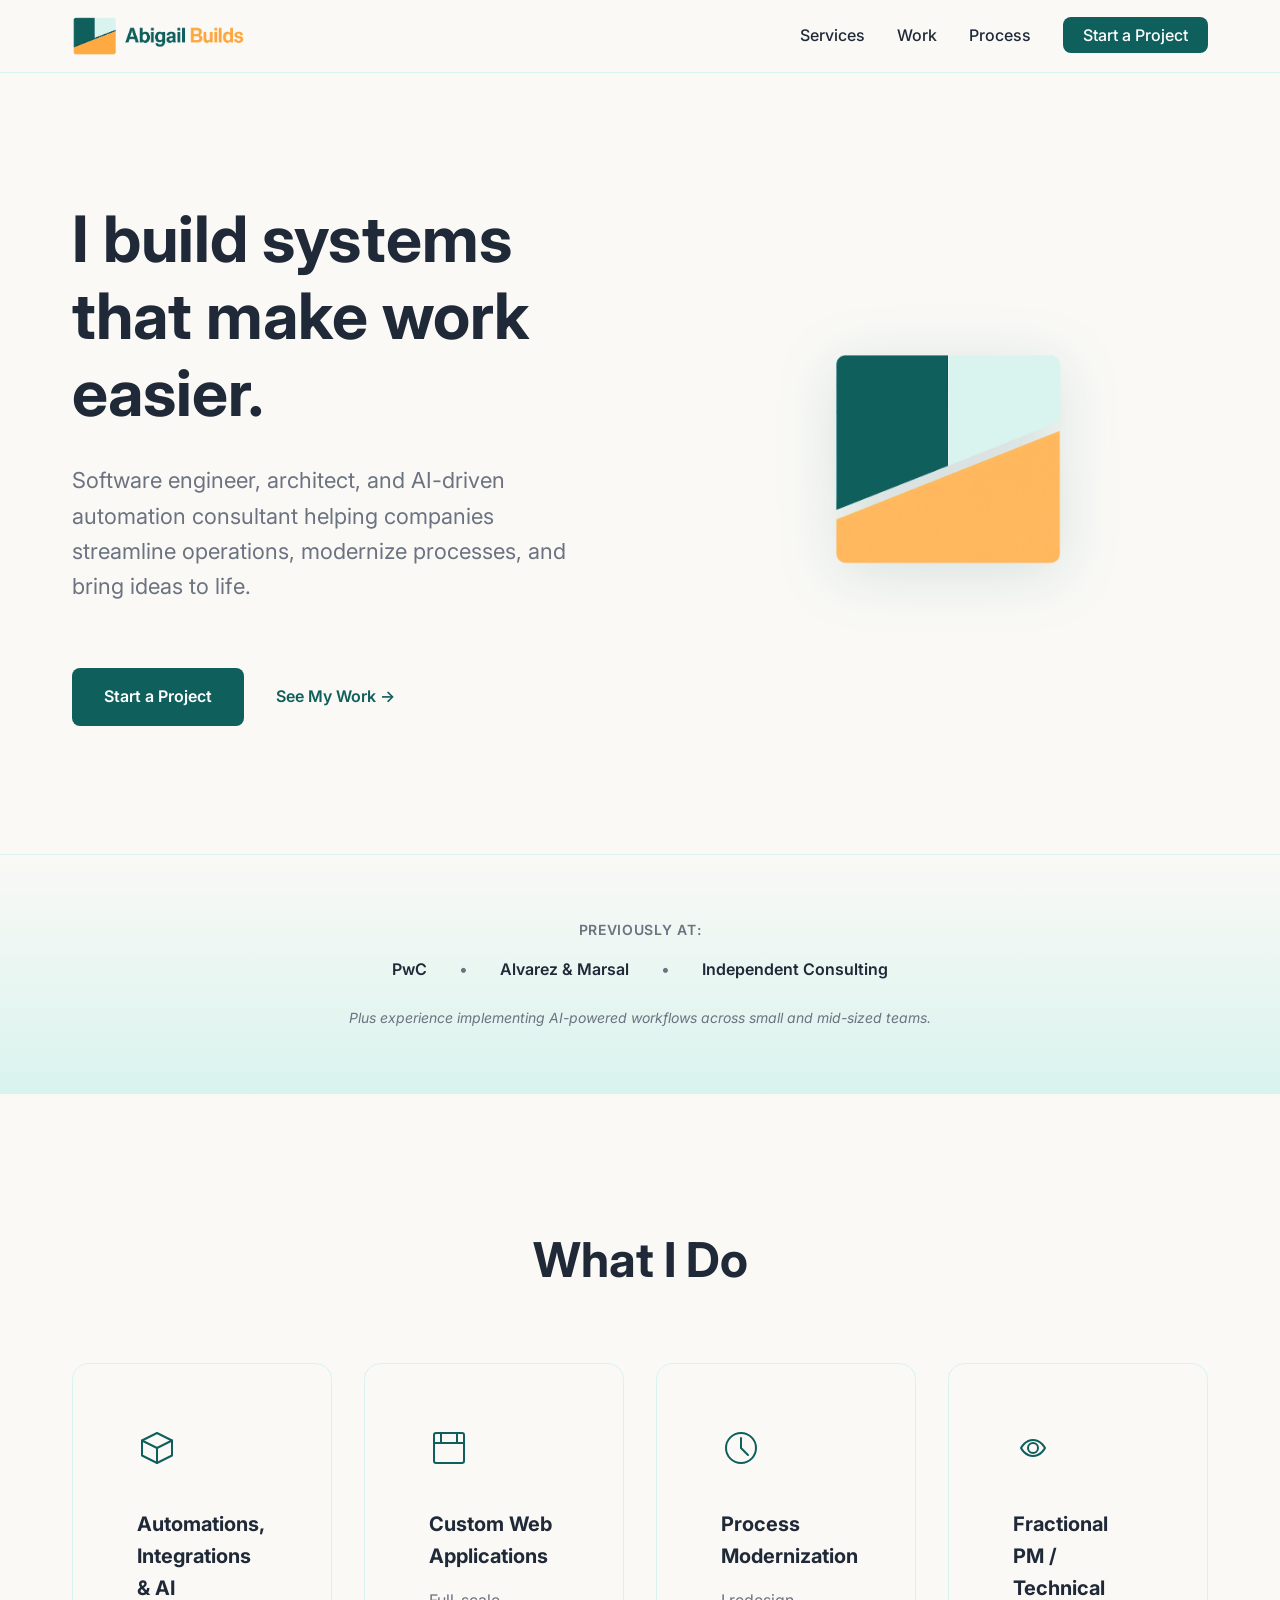
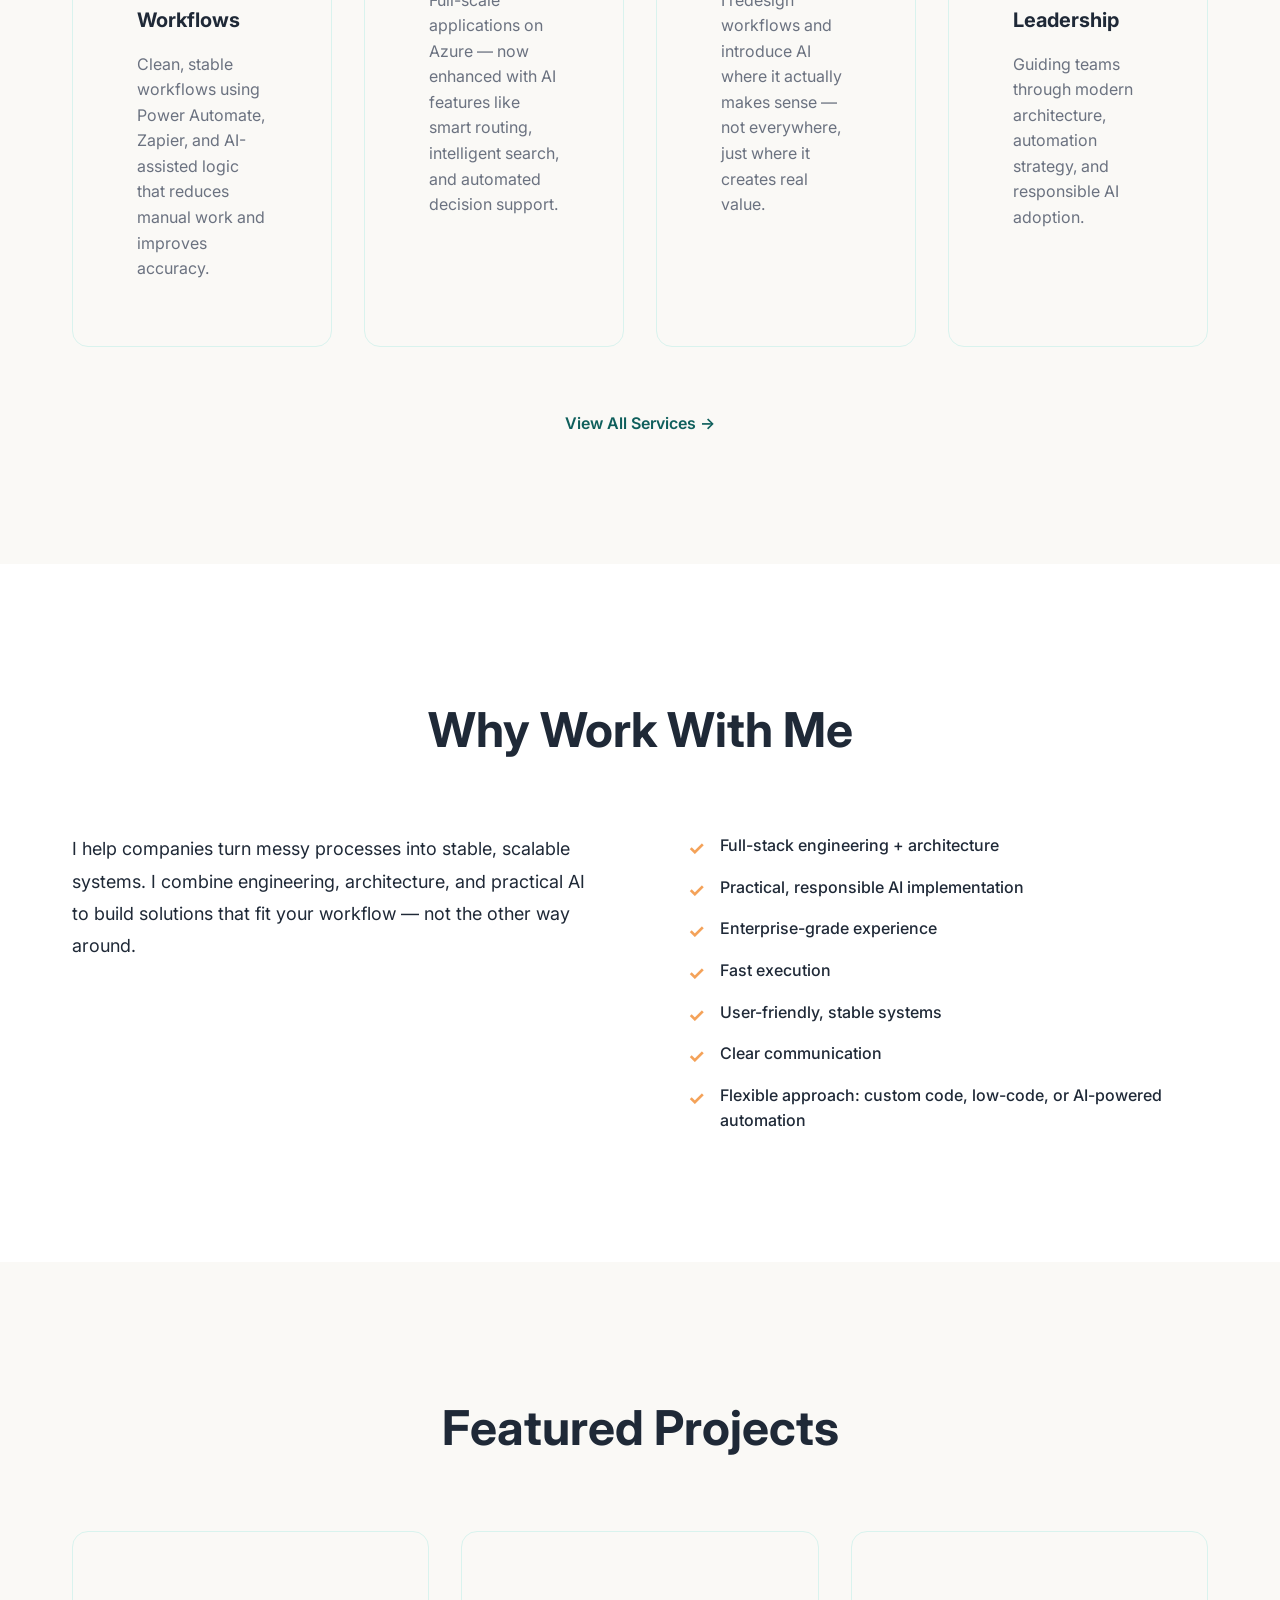
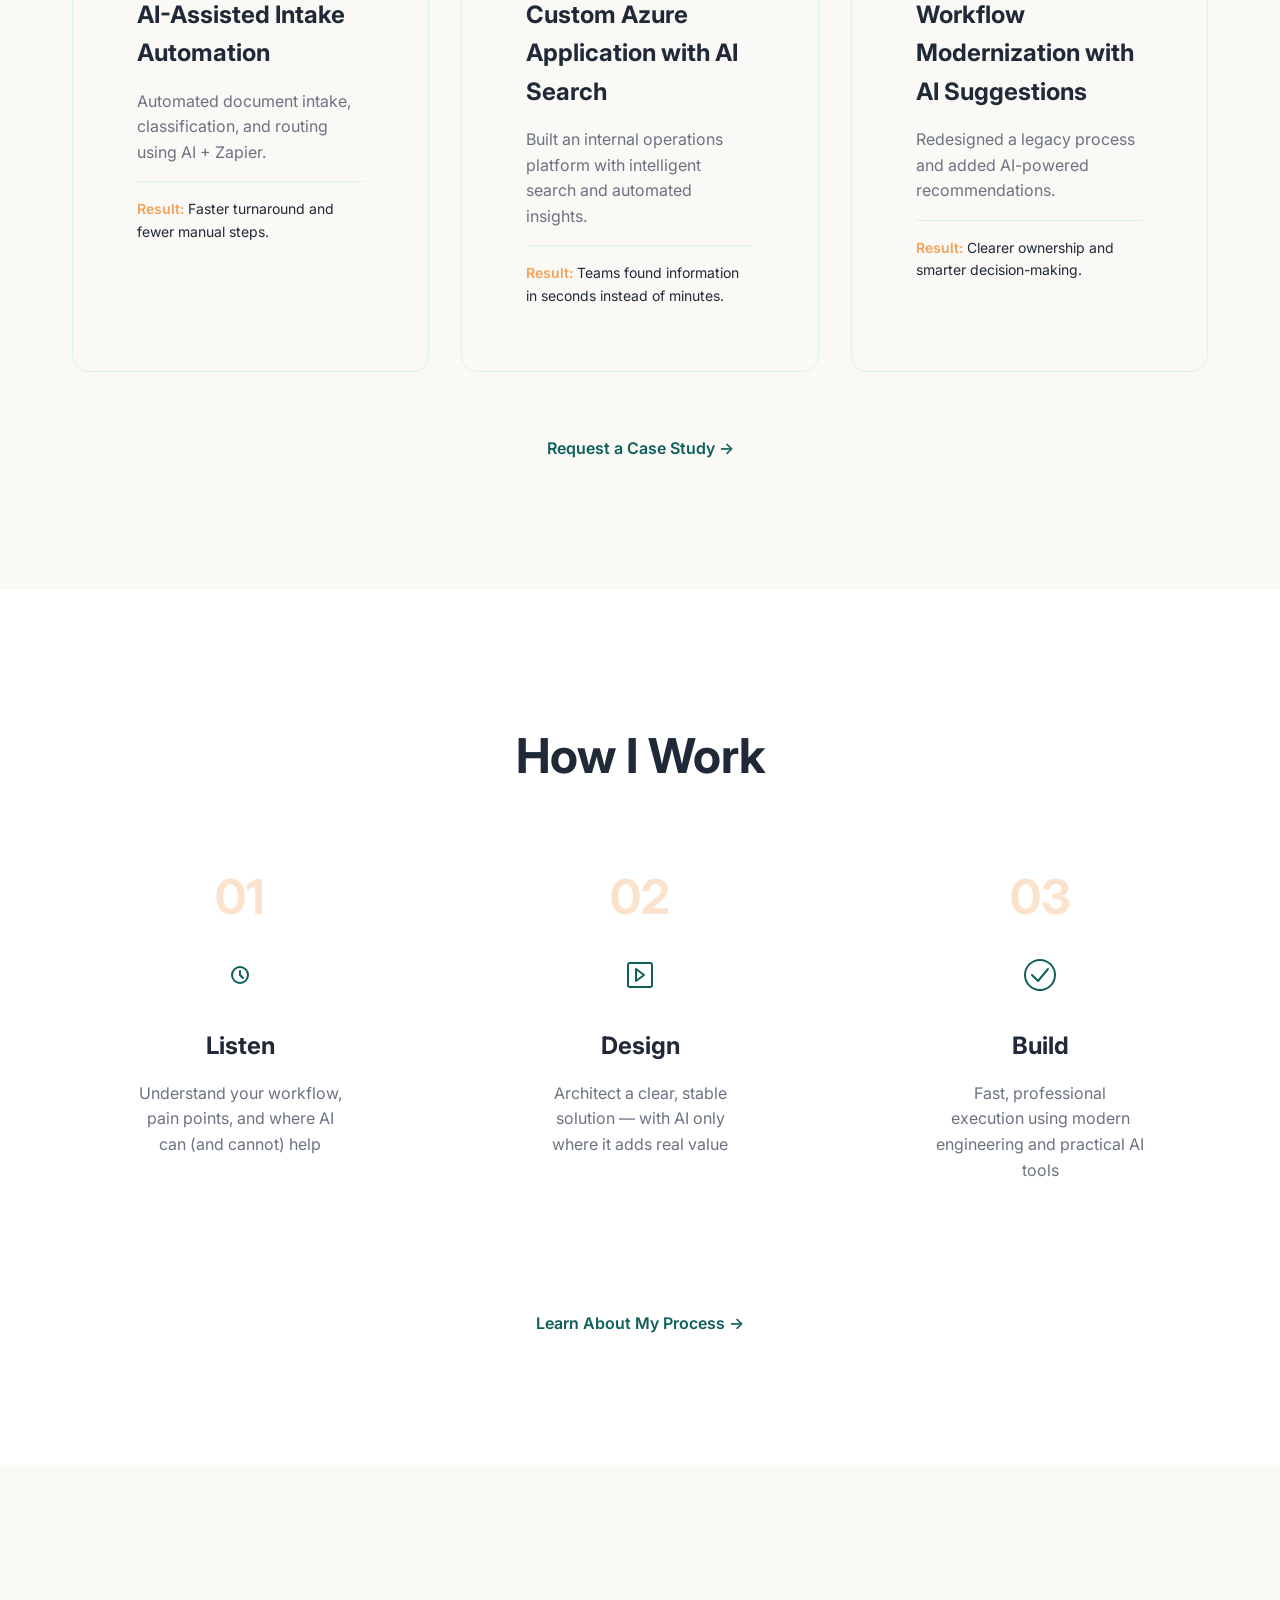
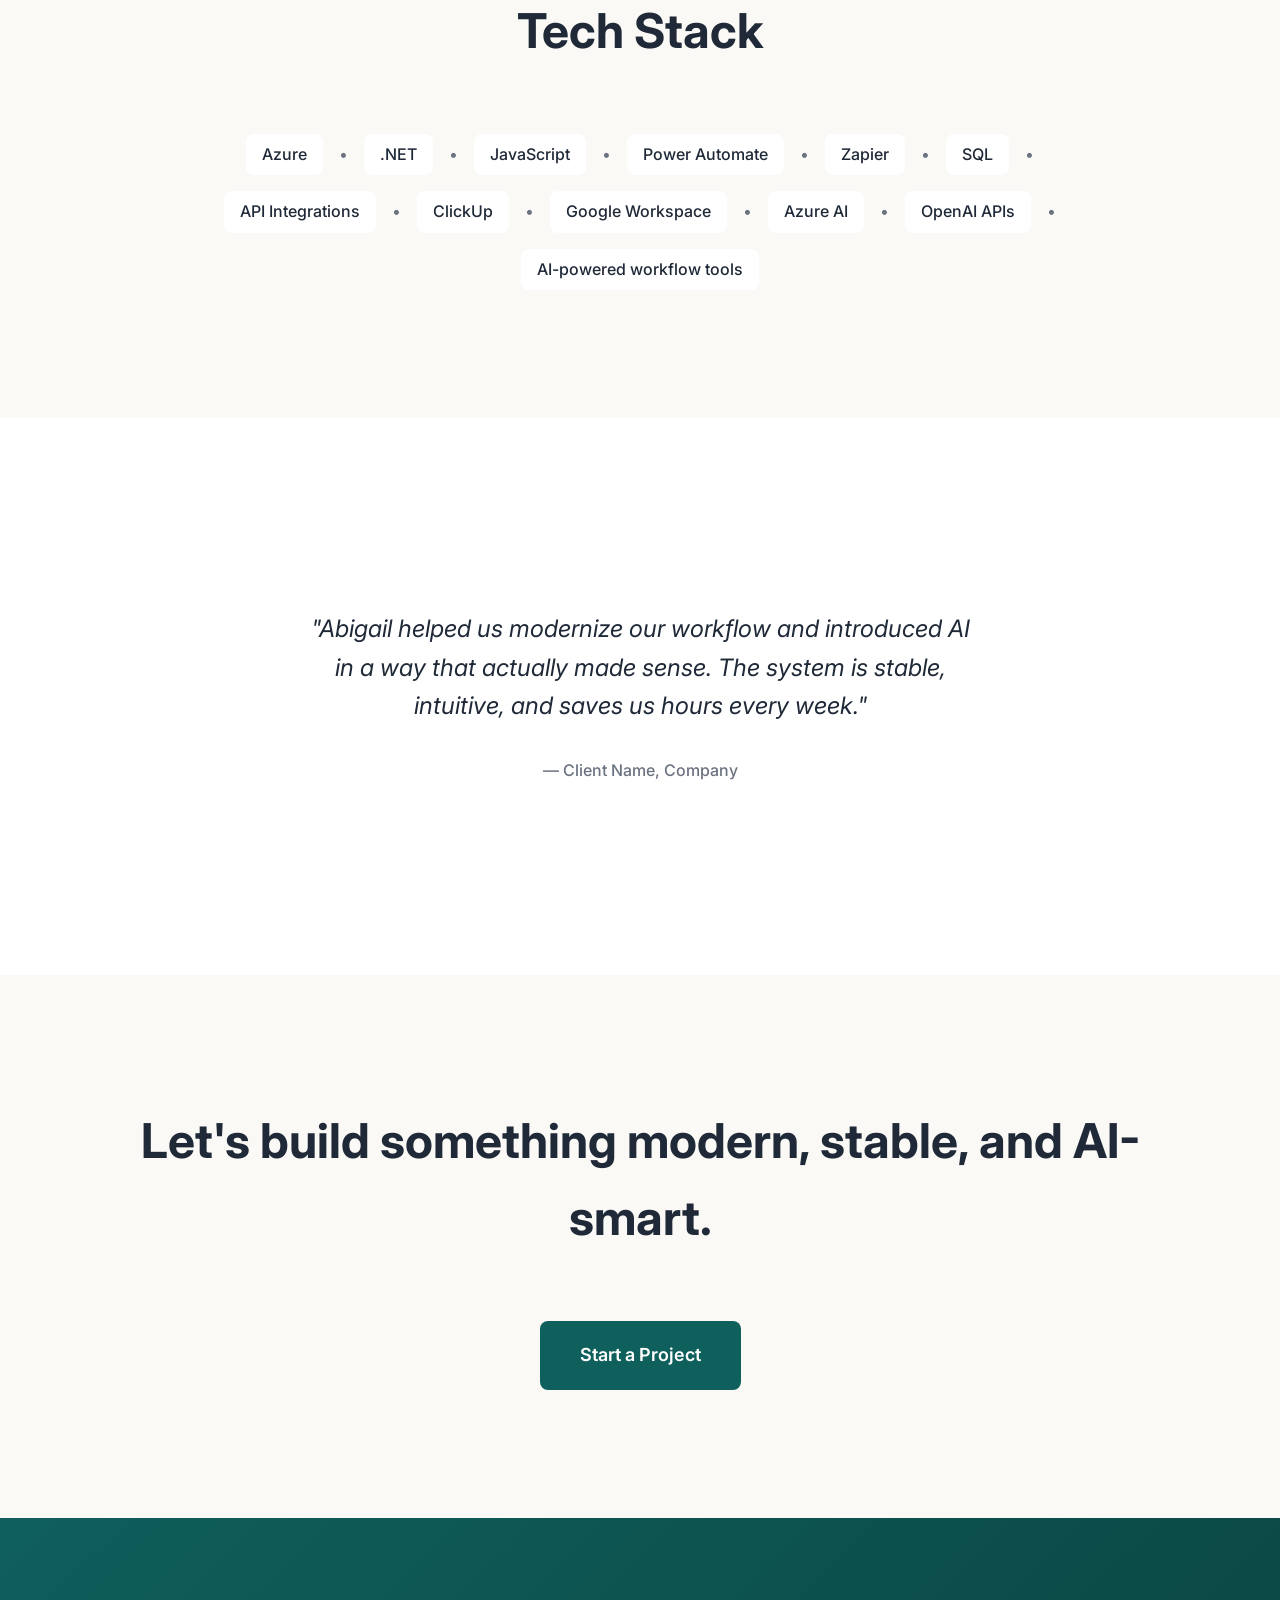
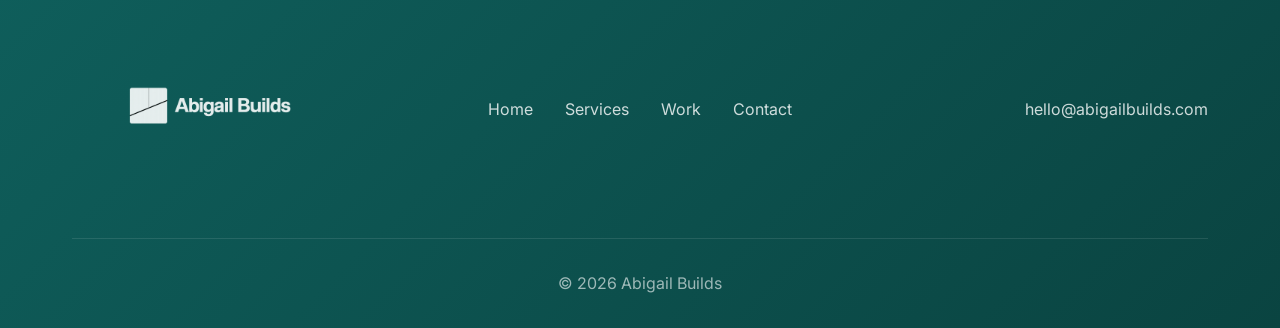
==== index.html @ 5ca321b3 "Move icons and white brand in footer" ====
<!DOCTYPE html>
<html lang="en">
<head>
    <meta charset="UTF-8">
    <meta name="viewport" content="width=device-width, initial-scale=1.0">
    <meta name="description" content="Software engineer, architect, and AI-driven automation consultant helping companies streamline operations, modernize processes, and bring ideas to life.">
    <title>Abigail Builds - Modern Systems Powered by Clean Architecture & Practical AI</title>
    <link rel="stylesheet" href="styles.css">
    <link rel="preconnect" href="https://fonts.googleapis.com">
    <link rel="preconnect" href="https://fonts.gstatic.com" crossorigin>
    <link href="https://fonts.googleapis.com/css2?family=Inter:wght@300;400;500;600;700&display=swap" rel="stylesheet">
</head>
<body>
    <!-- Navigation -->
    <nav class="navbar">
        <div class="container">
            <a href="#" class="logo">
                <img src="images/brand/logo-horizontal.png" alt="Abigail Builds" class="logo-img">
            </a>
            <ul class="nav-links">
                <li><a href="#services">Services</a></li>
                <li><a href="#work">Work</a></li>
                <li><a href="#process">Process</a></li>
                <li><a href="#contact" class="nav-cta">Start a Project</a></li>
            </ul>
            <button class="mobile-menu-toggle" aria-label="Toggle menu">
                <span></span>
                <span></span>
                <span></span>
            </button>
        </div>
    </nav>

    <!-- Hero Section -->
    <section class="hero">
        <div class="container">
            <div class="hero-content">
                <div class="hero-left">
                    <h1 class="hero-headline">I build systems that make work easier.</h1>
                    <p class="hero-subheadline">Software engineer, architect, and AI-driven automation consultant helping companies streamline operations, modernize processes, and bring ideas to life.</p>
                    <div class="hero-ctas">
                        <a href="#contact" class="btn btn-primary">Start a Project</a>
                        <a href="#work" class="btn-text">See My Work →</a>
                    </div>
                </div>
                <div class="hero-right">
                    <img src="images/brand/icon.png" alt="Abigail Builds Icon" class="hero-icon">
                </div>
            </div>
        </div>
    </section>

    <!-- Trust Strip -->
    <section class="trust-strip">
        <div class="container">
            <p class="trust-label">Previously at:</p>
            <div class="trust-logos">
                <span class="trust-item">PwC</span>
                <span class="trust-separator">•</span>
                <span class="trust-item">Alvarez & Marsal</span>
                <span class="trust-separator">•</span>
                <span class="trust-item">Independent Consulting</span>
            </div>
            <p class="trust-subtext">Plus experience implementing AI-powered workflows across small and mid-sized teams.</p>
        </div>
    </section>

    <!-- What I Do -->
    <section id="services" class="services">
        <div class="container">
            <h2 class="section-title">What I Do</h2>
            <div class="services-grid">
                <div class="service-card">
                    <div class="service-icon">
                        <svg width="40" height="40" viewBox="0 0 40 40" fill="none" xmlns="http://www.w3.org/2000/svg">
                            <path d="M20 5L5 12.5V27.5L20 35L35 27.5V12.5L20 5Z" stroke="currentColor" stroke-width="2" stroke-linejoin="round"/>
                            <path d="M20 20L5 12.5M20 20L35 12.5M20 20V35" stroke="currentColor" stroke-width="2" stroke-linecap="round" stroke-linejoin="round"/>
                        </svg>
                    </div>
                    <h3>Automations, Integrations & AI Workflows</h3>
                    <p>Clean, stable workflows using Power Automate, Zapier, and AI-assisted logic that reduces manual work and improves accuracy.</p>
                </div>
                <div class="service-card">
                    <div class="service-icon">
                        <svg width="40" height="40" viewBox="0 0 40 40" fill="none" xmlns="http://www.w3.org/2000/svg">
                            <rect x="5" y="5" width="30" height="30" rx="2" stroke="currentColor" stroke-width="2"/>
                            <path d="M5 15H35M12 5V15M28 5V15" stroke="currentColor" stroke-width="2" stroke-linecap="round"/>
                        </svg>
                    </div>
                    <h3>Custom Web Applications</h3>
                    <p>Full-scale applications on Azure — now enhanced with AI features like smart routing, intelligent search, and automated decision support.</p>
                </div>
                <div class="service-card">
                    <div class="service-icon">
                        <svg width="40" height="40" viewBox="0 0 40 40" fill="none" xmlns="http://www.w3.org/2000/svg">
                            <circle cx="20" cy="20" r="15" stroke="currentColor" stroke-width="2"/>
                            <path d="M20 10V20L27 27" stroke="currentColor" stroke-width="2" stroke-linecap="round"/>
                        </svg>
                    </div>
                    <h3>Process Modernization</h3>
                    <p>I redesign workflows and introduce AI where it actually makes sense — not everywhere, just where it creates real value.</p>
                </div>
                <div class="service-card">
                    <div class="service-icon">
                        <svg width="40" height="40" viewBox="0 0 40 40" fill="none" xmlns="http://www.w3.org/2000/svg">
                            <path d="M20 25C22.7614 25 25 22.7614 25 20C25 17.2386 22.7614 15 20 15C17.2386 15 15 17.2386 15 20C15 22.7614 17.2386 25 20 25Z" stroke="currentColor" stroke-width="2"/>
                            <path d="M8 20C8 20 12 12 20 12C28 12 32 20 32 20C32 20 28 28 20 28C12 28 8 20 8 20Z" stroke="currentColor" stroke-width="2"/>
                        </svg>
                    </div>
                    <h3>Fractional PM / Technical Leadership</h3>
                    <p>Guiding teams through modern architecture, automation strategy, and responsible AI adoption.</p>
                </div>
            </div>
            <div class="section-cta">
                <a href="#contact" class="btn-text">View All Services →</a>
            </div>
        </div>
    </section>

    <!-- Why Work With Me -->
    <section class="why-section">
        <div class="container">
            <h2 class="section-title">Why Work With Me</h2>
            <div class="why-grid">
                <div class="why-left">
                    <p>I help companies turn messy processes into stable, scalable systems. I combine engineering, architecture, and practical AI to build solutions that fit your workflow — not the other way around.</p>
                </div>
                <div class="why-right">
                    <ul class="benefits-list">
                        <li>Full-stack engineering + architecture</li>
                        <li>Practical, responsible AI implementation</li>
                        <li>Enterprise-grade experience</li>
                        <li>Fast execution</li>
                        <li>User-friendly, stable systems</li>
                        <li>Clear communication</li>
                        <li>Flexible approach: custom code, low-code, or AI-powered automation</li>
                    </ul>
                </div>
            </div>
        </div>
    </section>

    <!-- Featured Projects -->
    <section id="work" class="projects">
        <div class="container">
            <h2 class="section-title">Featured Projects</h2>
            <div class="projects-grid">
                <div class="project-card">
                    <div class="project-content">
                        <h3>AI-Assisted Intake Automation</h3>
                        <p class="project-description">Automated document intake, classification, and routing using AI + Zapier.</p>
                        <p class="project-result"><strong>Result:</strong> Faster turnaround and fewer manual steps.</p>
                    </div>
                </div>
                <div class="project-card">
                    <div class="project-content">
                        <h3>Custom Azure Application with AI Search</h3>
                        <p class="project-description">Built an internal operations platform with intelligent search and automated insights.</p>
                        <p class="project-result"><strong>Result:</strong> Teams found information in seconds instead of minutes.</p>
                    </div>
                </div>
                <div class="project-card">
                    <div class="project-content">
                        <h3>Workflow Modernization with AI Suggestions</h3>
                        <p class="project-description">Redesigned a legacy process and added AI-powered recommendations.</p>
                        <p class="project-result"><strong>Result:</strong> Clearer ownership and smarter decision-making.</p>
                    </div>
                </div>
            </div>
            <div class="section-cta">
                <a href="#contact" class="btn-text">Request a Case Study →</a>
            </div>
        </div>
    </section>

    <!-- How I Work -->
    <section id="process" class="process">
        <div class="container">
            <h2 class="section-title">How I Work</h2>
            <div class="process-steps">
                <div class="process-step">
                    <div class="step-number">01</div>
                    <div class="step-icon">
                        <svg width="40" height="40" viewBox="0 0 40 40" fill="none" xmlns="http://www.w3.org/2000/svg">
                            <path d="M20 28C24.4183 28 28 24.4183 28 20C28 15.5817 24.4183 12 20 12C15.5817 12 12 15.5817 12 20C12 24.4183 15.5817 28 20 28Z" stroke="currentColor" stroke-width="2"/>
                            <path d="M20 16V20L23 23" stroke="currentColor" stroke-width="2" stroke-linecap="round"/>
                        </svg>
                    </div>
                    <h3>Listen</h3>
                    <p>Understand your workflow, pain points, and where AI can (and cannot) help</p>
                </div>
                <div class="process-step">
                    <div class="step-number">02</div>
                    <div class="step-icon">
                        <svg width="40" height="40" viewBox="0 0 40 40" fill="none" xmlns="http://www.w3.org/2000/svg">
                            <rect x="8" y="8" width="24" height="24" rx="2" stroke="currentColor" stroke-width="2"/>
                            <path d="M16 14L24 20L16 26V14Z" stroke="currentColor" stroke-width="2" stroke-linejoin="round"/>
                        </svg>
                    </div>
                    <h3>Design</h3>
                    <p>Architect a clear, stable solution — with AI only where it adds real value</p>
                </div>
                <div class="process-step">
                    <div class="step-number">03</div>
                    <div class="step-icon">
                        <svg width="40" height="40" viewBox="0 0 40 40" fill="none" xmlns="http://www.w3.org/2000/svg">
                            <path d="M12 20L18 26L28 14" stroke="currentColor" stroke-width="2" stroke-linecap="round" stroke-linejoin="round"/>
                            <circle cx="20" cy="20" r="15" stroke="currentColor" stroke-width="2"/>
                        </svg>
                    </div>
                    <h3>Build</h3>
                    <p>Fast, professional execution using modern engineering and practical AI tools</p>
                </div>
            </div>
            <div class="section-cta">
                <a href="#contact" class="btn-text">Learn About My Process →</a>
            </div>
        </div>
    </section>

    <!-- Tech Stack -->
    <section class="tech-stack">
        <div class="container">
            <h2 class="section-title">Tech Stack</h2>
            <div class="tech-list">
                <span class="tech-item">Azure</span>
                <span class="tech-separator">•</span>
                <span class="tech-item">.NET</span>
                <span class="tech-separator">•</span>
                <span class="tech-item">JavaScript</span>
                <span class="tech-separator">•</span>
                <span class="tech-item">Power Automate</span>
                <span class="tech-separator">•</span>
                <span class="tech-item">Zapier</span>
                <span class="tech-separator">•</span>
                <span class="tech-item">SQL</span>
                <span class="tech-separator">•</span>
                <span class="tech-item">API Integrations</span>
                <span class="tech-separator">•</span>
                <span class="tech-item">ClickUp</span>
                <span class="tech-separator">•</span>
                <span class="tech-item">Google Workspace</span>
                <span class="tech-separator">•</span>
                <span class="tech-item">Azure AI</span>
                <span class="tech-separator">•</span>
                <span class="tech-item">OpenAI APIs</span>
                <span class="tech-separator">•</span>
                <span class="tech-item">AI-powered workflow tools</span>
            </div>
        </div>
    </section>

    <!-- Testimonials -->
    <section class="testimonials">
        <div class="container">
            <div class="testimonial-card">
                <p class="testimonial-quote">"Abigail helped us modernize our workflow and introduced AI in a way that actually made sense. The system is stable, intuitive, and saves us hours every week."</p>
                <p class="testimonial-author">— Client Name, Company</p>
            </div>
        </div>
    </section>

    <!-- Final CTA -->
    <section id="contact" class="final-cta">
        <div class="container">
            <h2 class="cta-headline">Let's build something modern, stable, and AI-smart.</h2>
            <a href="mailto:hello@abigailbuilds.com" class="btn btn-primary btn-large">Start a Project</a>
        </div>
    </section>

    <!-- Footer -->
    <footer class="footer">
        <div class="container">
            <div class="footer-content">
                <div class="footer-left">
                    <img src="images/brand/logo-horizontal-white.png" alt="Abigail Builds" class="footer-logo-img">
                </div>
                <div class="footer-center">
                    <ul class="footer-links">
                        <li><a href="#">Home</a></li>
                        <li><a href="#services">Services</a></li>
                        <li><a href="#work">Work</a></li>
                        <li><a href="#contact">Contact</a></li>
                    </ul>
                </div>
                <div class="footer-right">
                    <a href="mailto:hello@abigailbuilds.com" class="footer-email">hello@abigailbuilds.com</a>
                </div>
            </div>
            <div class="footer-bottom">
                <p>&copy; 2026 Abigail Builds</p>
            </div>
        </div>
    </footer>

    <script src="script.js"></script>
</body>
</html>
---- styles.css ----
/* ========================================
   CSS RESET & BASE STYLES
   ======================================== */
* {
    margin: 0;
    padding: 0;
    box-sizing: border-box;
}

:root {
    /* Abigail Builds Brand Colors */
    --color-primary: #0F5F5C;           /* Deep Teal */
    --color-primary-dark: #0a4441;      /* Darker Teal for hovers */
    --color-secondary: #D9F3EE;         /* Soft Mint */
    --color-accent: #F4A259;            /* Golden Apricot */
    --color-text: #1f2937;
    --color-text-light: #6b7280;
    --color-background: #FAF9F6;        /* Off-White */
    --color-background-alt: #ffffff;
    --color-border: #D9F3EE;
    
    /* Typography */
    --font-family: 'Inter', -apple-system, BlinkMacSystemFont, 'Segoe UI', system-ui, sans-serif;
    --font-size-base: 16px;
    --line-height-base: 1.6;
    
    /* Spacing */
    --spacing-xs: 0.5rem;
    --spacing-sm: 1rem;
    --spacing-md: 2rem;
    --spacing-lg: 4rem;
    --spacing-xl: 6rem;
    --spacing-2xl: 8rem;
    
    /* Layout */
    --container-width: 1200px;
    --border-radius: 8px;
    --border-radius-lg: 16px;
    
    /* Transitions */
    --transition-speed: 0.3s;
}

html {
    scroll-behavior: smooth;
    font-size: var(--font-size-base);
}

body {
    font-family: var(--font-family);
    color: var(--color-text);
    background-color: var(--color-background);
    line-height: var(--line-height-base);
    -webkit-font-smoothing: antialiased;
    -moz-osx-font-smoothing: grayscale;
}

/* ========================================
   UTILITY CLASSES
   ======================================== */
.container {
    max-width: var(--container-width);
    margin: 0 auto;
    padding: 0 var(--spacing-md);
}

.section-title {
    font-size: clamp(2rem, 5vw, 3rem);
    font-weight: 700;
    margin-bottom: var(--spacing-lg);
    text-align: center;
    color: var(--color-text);
}

.section-cta {
    text-align: center;
    margin-top: var(--spacing-lg);
}

/* ========================================
   NAVIGATION
   ======================================== */
.navbar {
    position: sticky;
    top: 0;
    background-color: rgba(250, 249, 246, 0.95);
    backdrop-filter: blur(10px);
    border-bottom: 1px solid var(--color-secondary);
    padding: var(--spacing-sm) 0;
    z-index: 1000;
}

.navbar .container {
    display: flex;
    justify-content: space-between;
    align-items: center;
}

.logo {
    font-size: 1.25rem;
    font-weight: 700;
    color: var(--color-text);
    text-decoration: none;
    transition: color var(--transition-speed);
    display: flex;
    align-items: center;
}

.logo-img {
    height: 40px;
    width: auto;
    transition: opacity var(--transition-speed);
}

.logo:hover .logo-img {
    opacity: 0.8;
}

.logo:hover {
    color: var(--color-primary);
}

.nav-links {
    display: flex;
    gap: var(--spacing-md);
    list-style: none;
    align-items: center;
}

.nav-links a {
    color: var(--color-text);
    text-decoration: none;
    font-weight: 500;
    transition: color var(--transition-speed);
}

.nav-links a:hover {
    color: var(--color-primary);
}

.nav-cta {
    padding: 0.5rem 1.25rem;
    background-color: var(--color-primary);
    color: white !important;
    border-radius: var(--border-radius);
    transition: background-color var(--transition-speed);
}

.nav-cta:hover {
    background-color: var(--color-primary-dark) !important;
}

.mobile-menu-toggle {
    display: none;
    flex-direction: column;
    gap: 4px;
    background: none;
    border: none;
    cursor: pointer;
    padding: 0.5rem;
}

.mobile-menu-toggle span {
    width: 24px;
    height: 2px;
    background-color: var(--color-text);
    transition: all var(--transition-speed);
}

/* ========================================
   HERO SECTION
   ======================================== */
.hero {
    padding: var(--spacing-2xl) 0;
    min-height: 80vh;
    display: flex;
    align-items: center;
}

.hero-content {
    display: grid;
    grid-template-columns: 1fr 1fr;
    gap: var(--spacing-xl);
    align-items: center;
}

.hero-headline {
    font-size: clamp(2.5rem, 6vw, 4rem);
    font-weight: 700;
    line-height: 1.2;
    margin-bottom: var(--spacing-md);
    color: var(--color-text);
}

.hero-subheadline {
    font-size: clamp(1.125rem, 2vw, 1.375rem);
    color: var(--color-text-light);
    margin-bottom: var(--spacing-lg);
    line-height: 1.6;
}

.hero-ctas {
    display: flex;
    gap: var(--spacing-md);
    align-items: center;
    flex-wrap: wrap;
}

.hero-right {
    display: flex;
    justify-content: center;
    align-items: center;
}

.hero-icon {
    width: 100%;
    max-width: 450px;
    height: auto;
    animation: float 6s ease-in-out infinite;
    filter: drop-shadow(0 10px 30px rgba(15, 95, 92, 0.15));
}

.hero-shape {
    width: 400px;
    height: 400px;
    background: linear-gradient(135deg, rgba(15, 95, 92, 0.1) 0%, rgba(217, 243, 238, 0.3) 100%);
    border-radius: 50%;
    animation: float 6s ease-in-out infinite;
}

@keyframes float {
    0%, 100% { transform: translateY(0px); }
    50% { transform: translateY(-20px); }
}

/* ========================================
   BUTTONS
   ======================================== */
.btn {
    display: inline-block;
    padding: 1rem 2rem;
    font-weight: 600;
    text-decoration: none;
    border-radius: var(--border-radius);
    transition: all var(--transition-speed);
    border: none;
    cursor: pointer;
    font-size: 1rem;
}

.btn-primary {
    background-color: var(--color-primary);
    color: white;
}

.btn-primary:hover {
    background-color: var(--color-primary-dark);
    transform: translateY(-2px);
    box-shadow: 0 10px 20px rgba(37, 99, 235, 0.2);
}

.btn-large {
    padding: 1.25rem 2.5rem;
    font-size: 1.125rem;
}

.btn-text {
    color: var(--color-primary);
    text-decoration: none;
    font-weight: 600;
    transition: all var(--transition-speed);
    display: inline-flex;
    align-items: center;
    gap: 0.5rem;
}

.btn-text:hover {
    color: var(--color-primary-dark);
    gap: 0.75rem;
}

/* ========================================
   TRUST STRIP
   ======================================== */
.trust-strip {
    background: linear-gradient(to bottom, var(--color-background), var(--color-secondary));
    padding: var(--spacing-lg) 0;
    border-top: 1px solid var(--color-border);
    border-bottom: 1px solid var(--color-border);
}

.trust-strip .container {
    display: flex;
    flex-direction: column;
    align-items: center;
    gap: var(--spacing-sm);
}

.trust-strip > .container > div {
    display: flex;
    justify-content: center;
    align-items: center;
    gap: var(--spacing-md);
    flex-wrap: wrap;
}

.trust-label {
    font-weight: 600;
    color: var(--color-text-light);
    font-size: 0.875rem;
    text-transform: uppercase;
    letter-spacing: 0.05em;
}

.trust-logos {
    display: flex;
    align-items: center;
    gap: var(--spacing-sm);
    flex-wrap: wrap;
}

.trust-item {
    font-weight: 600;
    color: var(--color-text);
}

.trust-separator {
    color: var(--color-text-light);
}

.trust-subtext {
    font-size: 0.875rem;
    color: var(--color-text-light);
    text-align: center;
    max-width: 600px;
    font-style: italic;
    margin-top: var(--spacing-xs);
}

/* ========================================
   SERVICES SECTION
   ======================================== */
.services {
    padding: var(--spacing-2xl) 0;
}

.services-grid {
    display: grid;
    grid-template-columns: repeat(auto-fit, minmax(250px, 1fr));
    gap: var(--spacing-md);
}

.service-card {
    padding: var(--spacing-lg);
    background-color: var(--color-background);
    border: 1px solid var(--color-border);
    border-radius: var(--border-radius-lg);
    transition: all var(--transition-speed);
}

.service-card:hover {
    transform: translateY(-5px);
    box-shadow: 0 10px 30px rgba(0, 0, 0, 0.1);
    border-color: var(--color-primary);
}

.service-icon {
    color: var(--color-primary);
    margin-bottom: var(--spacing-md);
}

.service-card:hover .service-icon {
    color: var(--color-accent);
    transform: scale(1.1);
    transition: all var(--transition-speed);
}

.service-card h3 {
    font-size: 1.25rem;
    font-weight: 700;
    margin-bottom: var(--spacing-sm);
    color: var(--color-text);
}

.service-card p {
    color: var(--color-text-light);
    line-height: 1.6;
}

/* ========================================
   WHY SECTION
   ======================================== */
.why-section {
    padding: var(--spacing-2xl) 0;
    background-color: var(--color-background-alt);
}

.why-grid {
    display: grid;
    grid-template-columns: 1fr 1fr;
    gap: var(--spacing-xl);
    align-items: start;
}

.why-left p {
    font-size: 1.125rem;
    line-height: 1.8;
    color: var(--color-text);
}

.benefits-list {
    list-style: none;
    display: flex;
    flex-direction: column;
    gap: var(--spacing-sm);
}

.benefits-list li {
    padding-left: var(--spacing-md);
    position: relative;
    color: var(--color-text);
    font-weight: 500;
}

.benefits-list li::before {
    content: "✓";
    position: absolute;
    left: 0;
    color: var(--color-accent);
    font-weight: 700;
    font-size: 1.2em;
}

/* ========================================
   PROJECTS SECTION
   ======================================== */
.projects {
    padding: var(--spacing-2xl) 0;
}

.projects-grid {
    display: grid;
    grid-template-columns: repeat(auto-fit, minmax(300px, 1fr));
    gap: var(--spacing-md);
}

.project-card {
    background-color: var(--color-background);
    border: 1px solid var(--color-border);
    border-radius: var(--border-radius-lg);
    padding: var(--spacing-lg);
    transition: all var(--transition-speed);
}

.project-card:hover {
    transform: translateY(-5px);
    box-shadow: 0 10px 30px rgba(0, 0, 0, 0.1);
    border-color: var(--color-primary);
}

.project-card h3 {
    font-size: 1.5rem;
    font-weight: 700;
    margin-bottom: var(--spacing-sm);
    color: var(--color-text);
}

.project-description {
    color: var(--color-text-light);
    margin-bottom: var(--spacing-sm);
}

.project-result {
    color: var(--color-text);
    font-size: 0.875rem;
    padding-top: var(--spacing-sm);
    border-top: 1px solid var(--color-border);
}

.project-result strong {
    color: var(--color-accent);
    font-weight: 600;
}

/* ========================================
   PROCESS SECTION
   ======================================== */
.process {
    padding: var(--spacing-2xl) 0;
    background-color: var(--color-background-alt);
}

.process-steps {
    display: grid;
    grid-template-columns: repeat(auto-fit, minmax(250px, 1fr));
    gap: var(--spacing-lg);
}

.process-step {
    text-align: center;
    padding: var(--spacing-lg);
    position: relative;
}

.step-number {
    font-size: 3rem;
    font-weight: 700;
    color: var(--color-accent);
    opacity: 0.3;
    position: absolute;
    top: 0;
    left: 50%;
    transform: translateX(-50%);
}

.step-icon {
    color: var(--color-primary);
    margin: var(--spacing-md) 0;
    display: flex;
    justify-content: center;
}

.process-step h3 {
    font-size: 1.5rem;
    font-weight: 700;
    margin-bottom: var(--spacing-sm);
    color: var(--color-text);
}

.process-step p {
    color: var(--color-text-light);
    line-height: 1.6;
}

/* ========================================
   TECH STACK SECTION
   ======================================== */
.tech-stack {
    padding: var(--spacing-2xl) 0;
}

.tech-list {
    display: flex;
    justify-content: center;
    align-items: center;
    gap: var(--spacing-sm);
    flex-wrap: wrap;
    max-width: 900px;
    margin: 0 auto;
}

.tech-item {
    font-weight: 500;
    color: var(--color-text);
    padding: 0.5rem 1rem;
    background-color: var(--color-background-alt);
    border-radius: var(--border-radius);
    transition: all var(--transition-speed);
}

.tech-item:hover {
    background-color: var(--color-accent);
    color: white;
    transform: translateY(-2px);
    box-shadow: 0 4px 12px rgba(244, 162, 89, 0.3);
}

.tech-separator {
    color: var(--color-text-light);
}

/* ========================================
   TESTIMONIALS SECTION
   ======================================== */
.testimonials {
    padding: var(--spacing-2xl) 0;
    background-color: var(--color-background-alt);
}

.testimonial-card {
    max-width: 800px;
    margin: 0 auto;
    text-align: center;
    padding: var(--spacing-lg);
}

.testimonial-quote {
    font-size: 1.5rem;
    line-height: 1.6;
    color: var(--color-text);
    font-style: italic;
    margin-bottom: var(--spacing-md);
}

.testimonial-author {
    color: var(--color-text-light);
    font-weight: 500;
}

/* ========================================
   FINAL CTA SECTION
   ======================================== */
.final-cta {
    padding: var(--spacing-2xl) 0;
    text-align: center;
}

.cta-headline {
    font-size: clamp(2rem, 5vw, 3rem);
    font-weight: 700;
    margin-bottom: var(--spacing-lg);
    color: var(--color-text);
}

/* ========================================
   FOOTER
   ======================================== */
.footer {
    background: linear-gradient(135deg, var(--color-primary) 0%, #0a4441 100%);
    color: white;
    padding: var(--spacing-xl) 0 var(--spacing-md);
}

.footer-content {
    display: grid;
    grid-template-columns: 1fr auto 1fr;
    gap: var(--spacing-lg);
    margin-bottom: var(--spacing-md);
    align-items: center;
}

.footer-left {
    display: flex;
    justify-content: flex-start;
}

.footer-center {
    display: flex;
    justify-content: center;
}

.footer-right {
    display: flex;
    flex-direction: column;
    gap: var(--spacing-xs);
    align-items: flex-end;
}

.footer-logo {
    font-size: 1.25rem;
    font-weight: 700;
}

.footer-logo-img {
    height: 12rem;
    width: auto;
    opacity: 0.9;
}

.footer-links {
    list-style: none;
    display: flex;
    gap: var(--spacing-md);
    flex-wrap: wrap;
}

.footer-links a {
    color: rgba(255, 255, 255, 0.8);
    text-decoration: none;
    transition: color var(--transition-speed);
}

.footer-links a:hover {
    color: white;
}

.footer-right {
    display: flex;
    flex-direction: column;
    gap: var(--spacing-xs);
}

.footer-email,
.footer-social {
    color: rgba(255, 255, 255, 0.8);
    text-decoration: none;
    transition: color var(--transition-speed);
}

.footer-email:hover,
.footer-social:hover {
    color: white;
}

.footer-bottom {
    border-top: 1px solid rgba(255, 255, 255, 0.1);
    padding-top: var(--spacing-md);
    text-align: center;
    color: rgba(255, 255, 255, 0.6);
}

/* ========================================
   RESPONSIVE DESIGN
   ======================================== */
@media (max-width: 768px) {
    .nav-links {
        display: none;
    }
    
    .mobile-menu-toggle {
        display: flex;
    }
    
    .hero-content {
        grid-template-columns: 1fr;
        text-align: center;
    }
    
    .hero-right {
        display: none;
    }
    
    .hero-ctas {
        justify-content: center;
    }
    
    .why-grid {
        grid-template-columns: 1fr;
    }
    
    .services-grid {
        grid-template-columns: 1fr;
    }
    
    .projects-grid {
        grid-template-columns: 1fr;
    }
    
    .process-steps {
        grid-template-columns: 1fr;
    }
    
    .footer-content {
        grid-template-columns: 1fr;
        text-align: center;
        gap: var(--spacing-md);
    }
    
    .footer-left,
    .footer-center,
    .footer-right {
        justify-content: center;
        align-items: center;
    }
    
    .footer-links {
        justify-content: center;
    }
    
    .footer-right {
        align-items: center;
    }
}

@media (max-width: 480px) {
    :root {
        --spacing-lg: 3rem;
        --spacing-xl: 4rem;
        --spacing-2xl: 5rem;
    }
    
    .hero {
        padding: var(--spacing-xl) 0;
    }
    
    .hero-ctas {
        flex-direction: column;
        width: 100%;
    }
    
    .btn {
        width: 100%;
        text-align: center;
    }
}
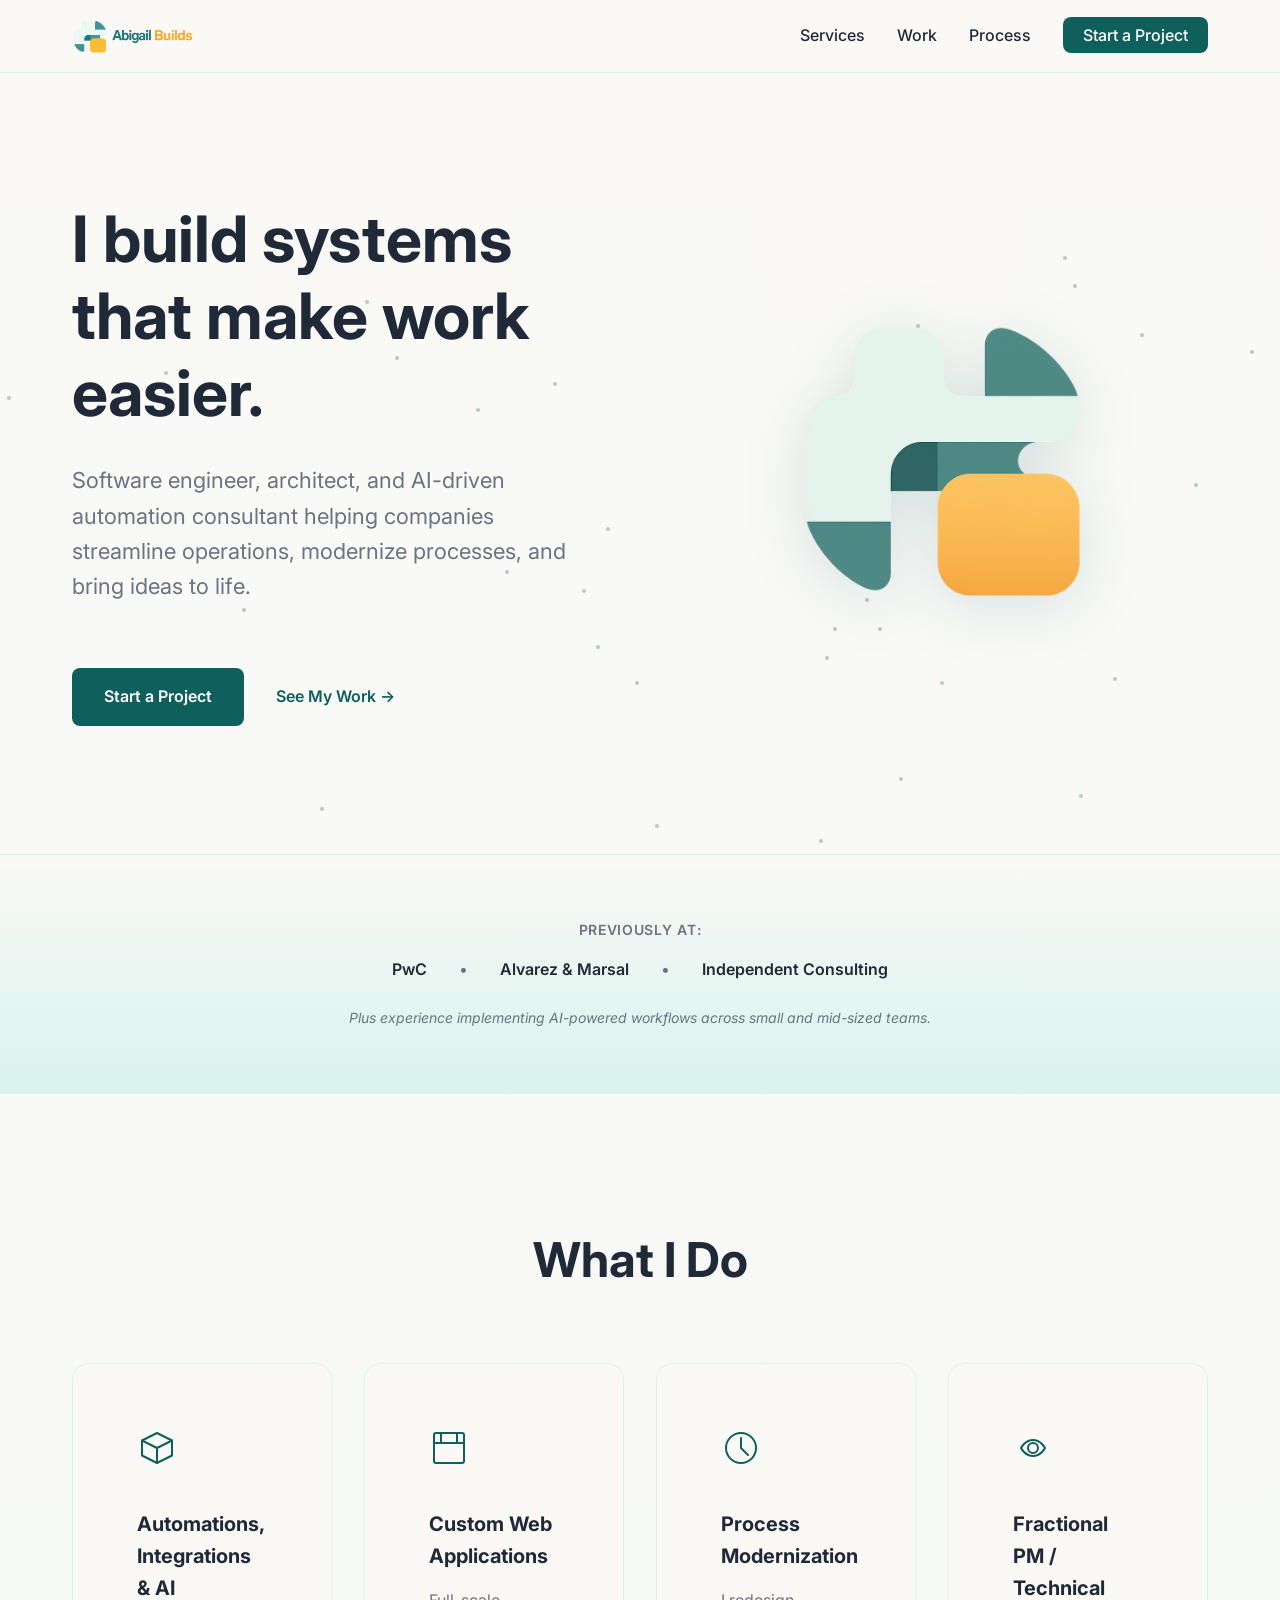
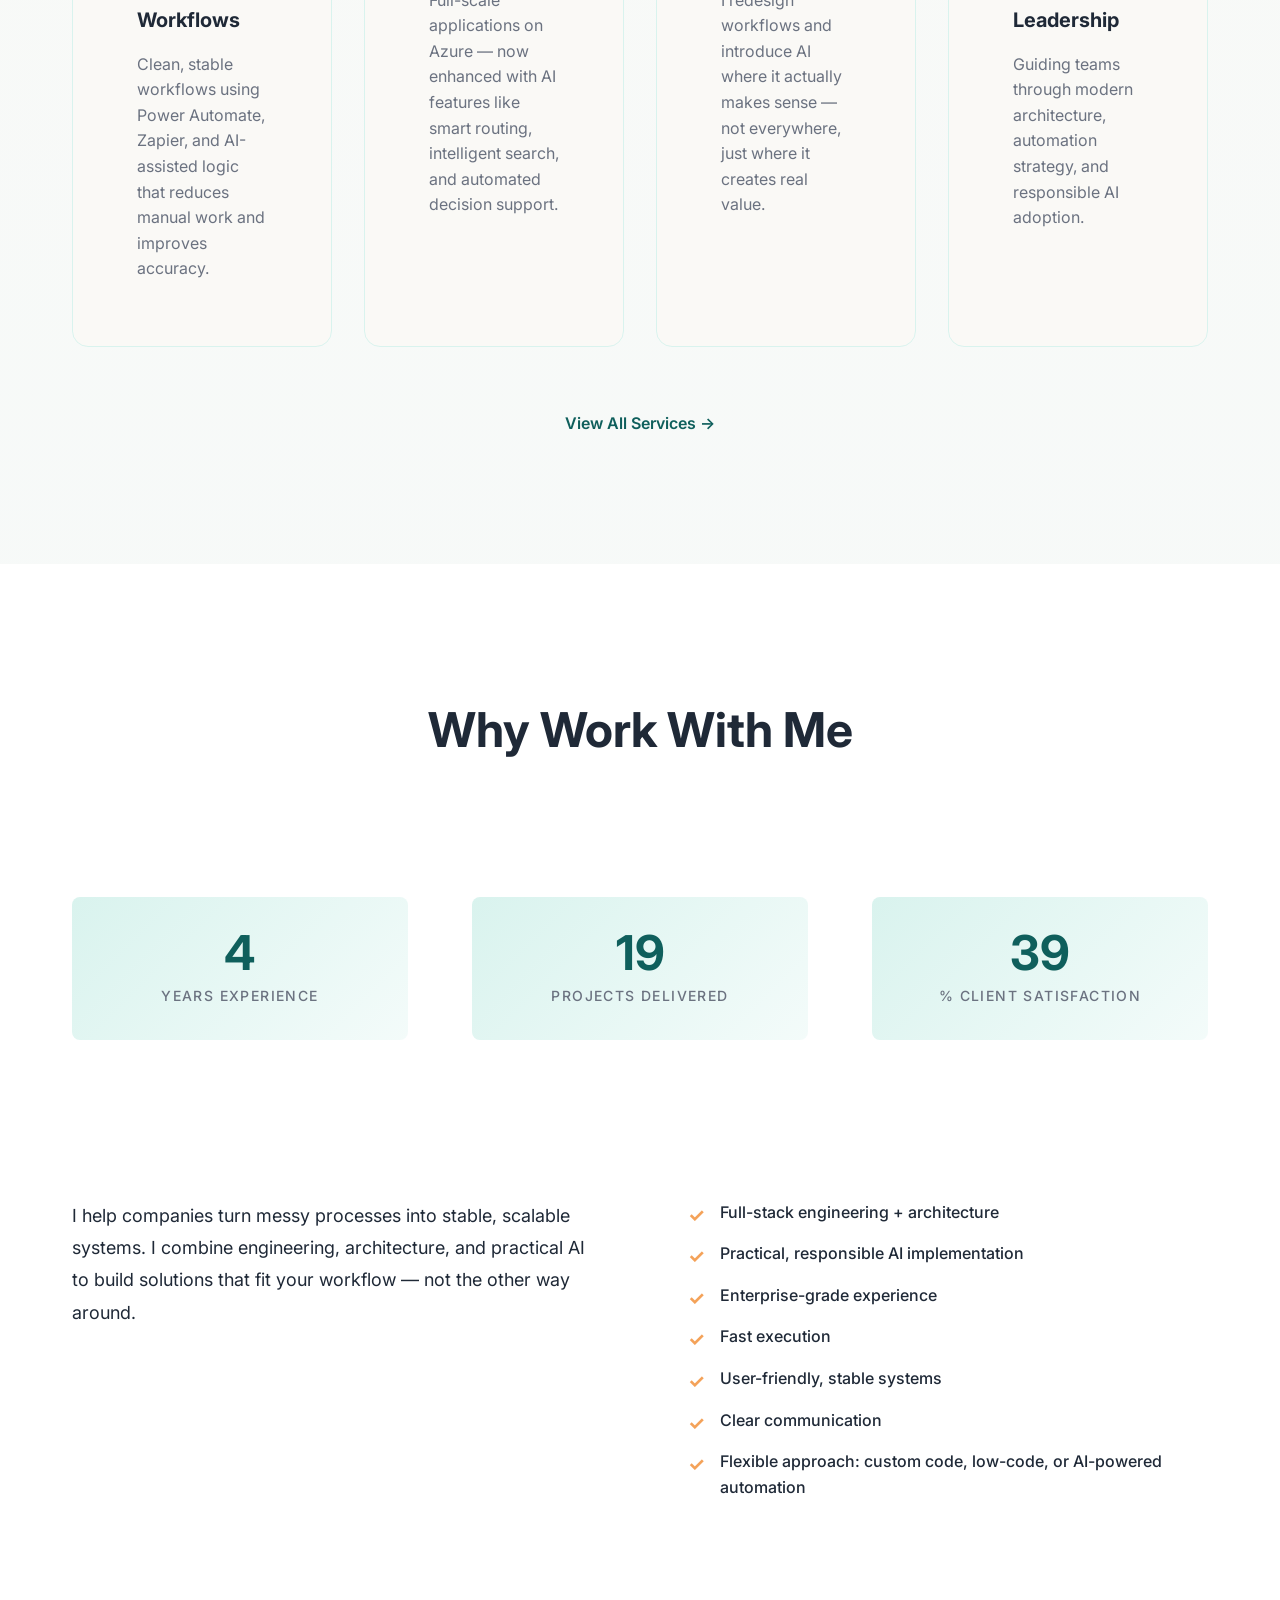
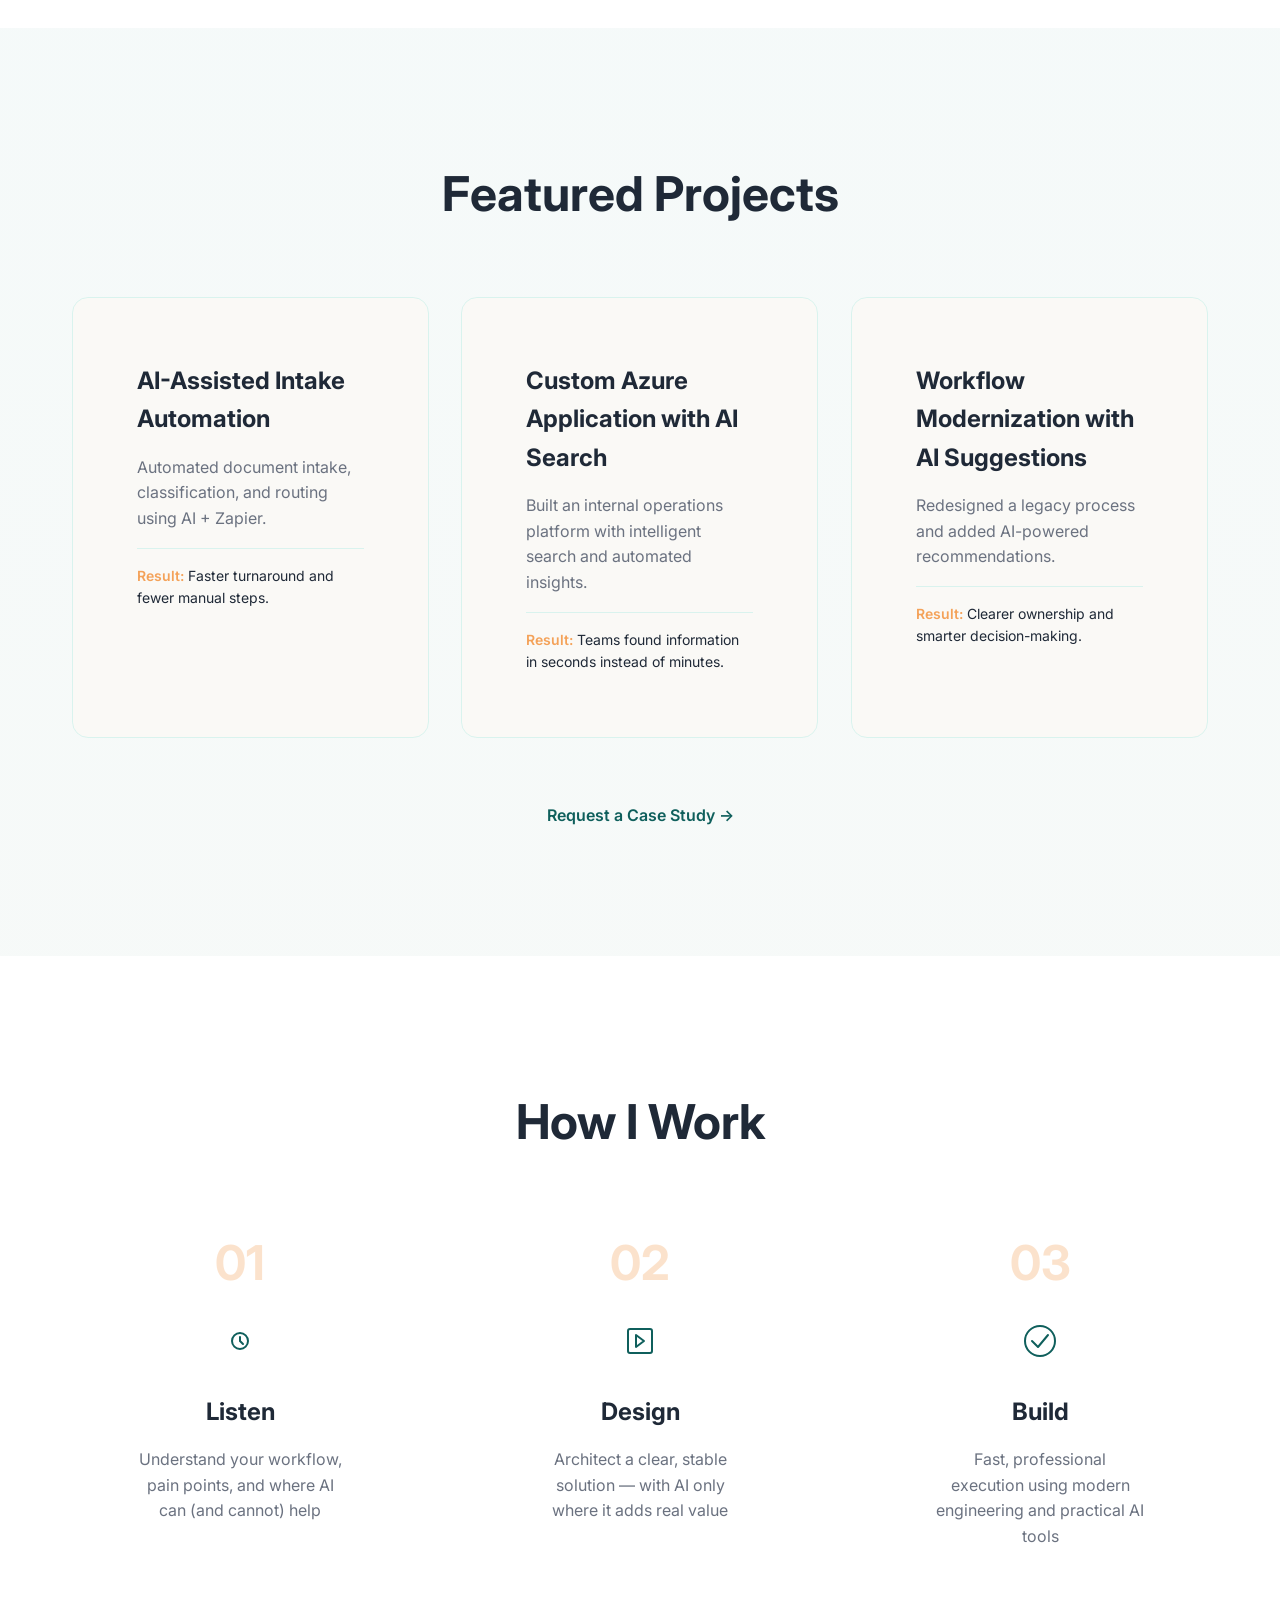
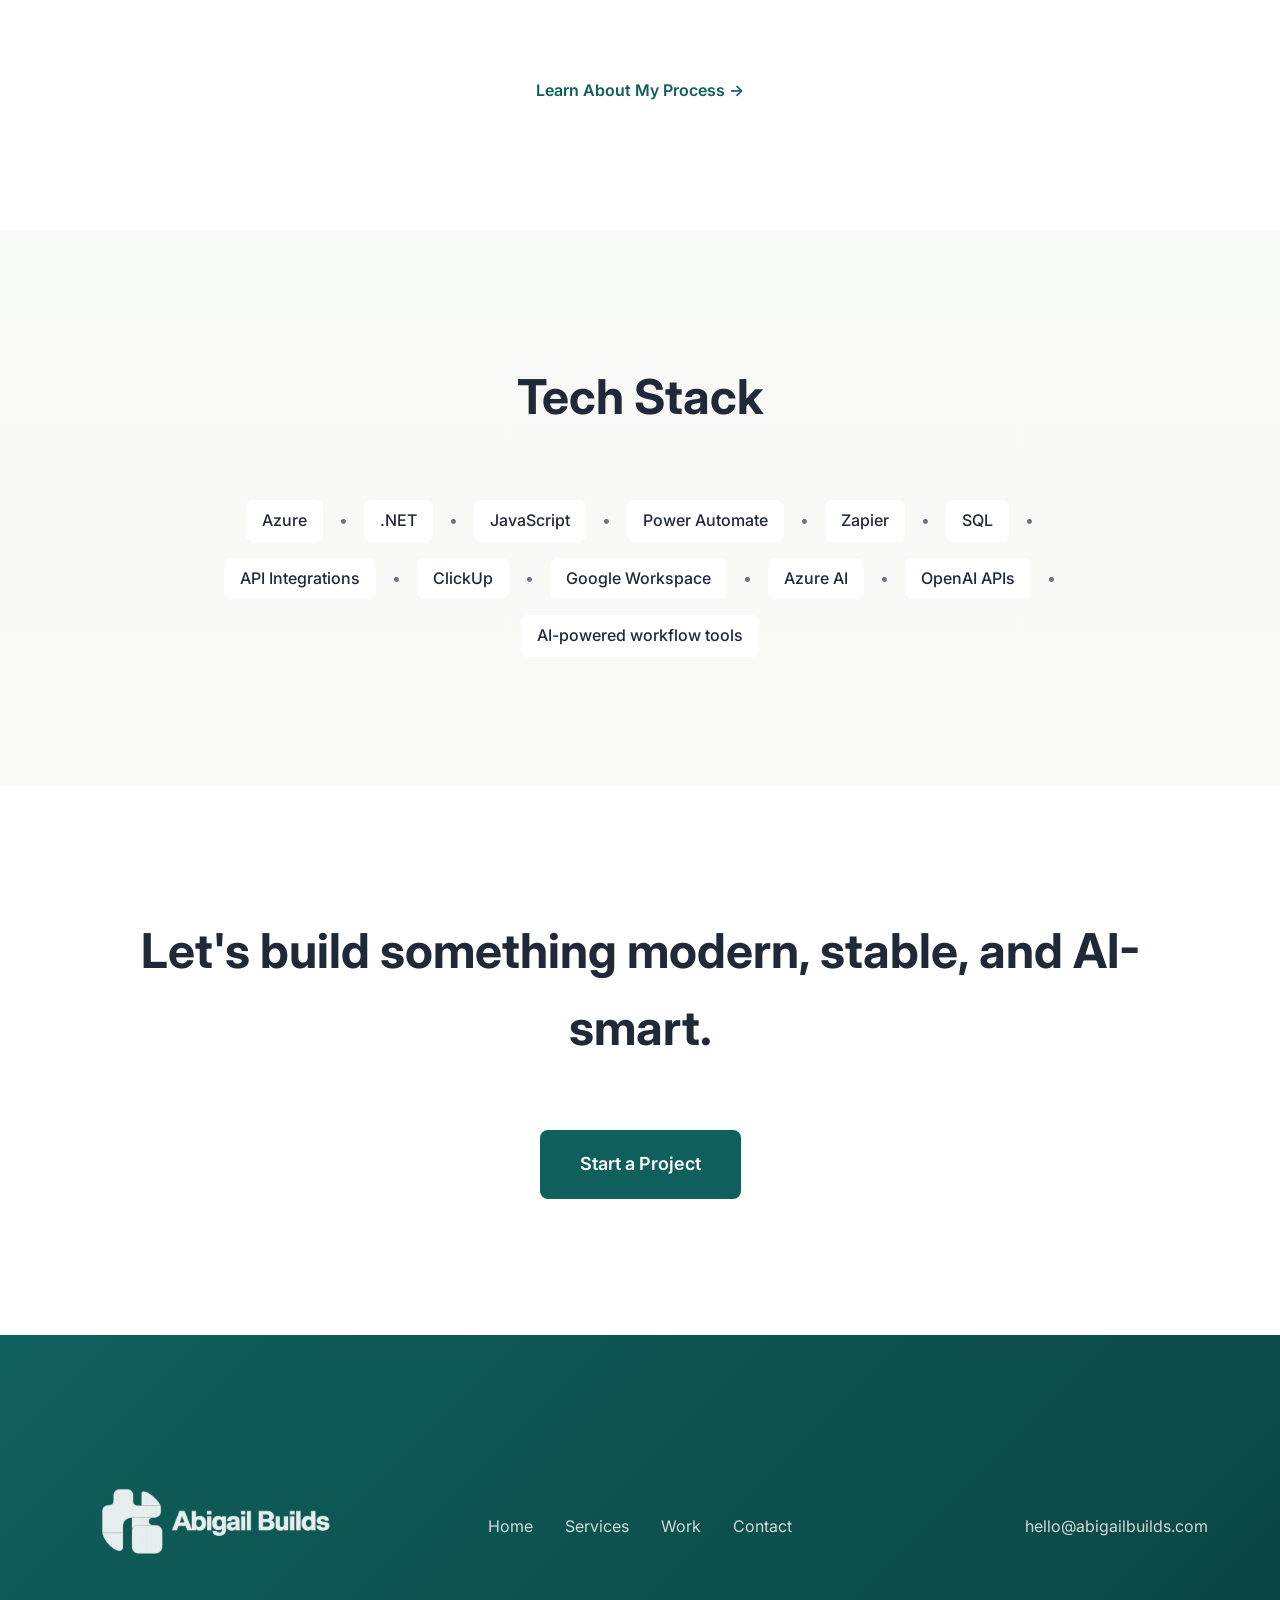
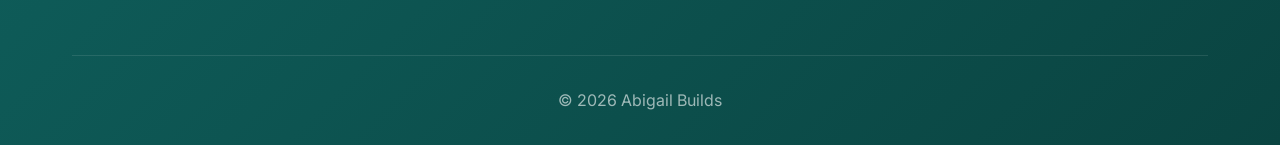
==== commit ec10aa14: "dynamic updates" ====
--- a/index.html
+++ b/index.html
@@ -121,6 +121,23 @@
     <section class="why-section">
         <div class="container">
             <h2 class="section-title">Why Work With Me</h2>
+            
+            <!-- Stats Counter -->
+            <div class="stats-row">
+                <div class="stat-item">
+                    <div class="stat-number" data-target="10">0</div>
+                    <div class="stat-label">Years Experience</div>
+                </div>
+                <div class="stat-item">
+                    <div class="stat-number" data-target="50+">0</div>
+                    <div class="stat-label">Projects Delivered</div>
+                </div>
+                <div class="stat-item">
+                    <div class="stat-number" data-target="100">0</div>
+                    <div class="stat-label">% Client Satisfaction</div>
+                </div>
+            </div>
+            
             <div class="why-grid">
                 <div class="why-left">
                     <p>I help companies turn messy processes into stable, scalable systems. I combine engineering, architecture, and practical AI to build solutions that fit your workflow — not the other way around.</p>
@@ -250,16 +267,6 @@
         </div>
     </section>
 
-    <!-- Testimonials -->
-    <section class="testimonials">
-        <div class="container">
-            <div class="testimonial-card">
-                <p class="testimonial-quote">"Abigail helped us modernize our workflow and introduced AI in a way that actually made sense. The system is stable, intuitive, and saves us hours every week."</p>
-                <p class="testimonial-author">— Client Name, Company</p>
-            </div>
-        </div>
-    </section>
-
     <!-- Final CTA -->
     <section id="contact" class="final-cta">
         <div class="container">
--- a/styles.css
+++ b/styles.css
@@ -175,6 +175,46 @@
     min-height: 80vh;
     display: flex;
     align-items: center;
+    position: relative;
+    overflow: hidden;
+}
+
+/* Particle Effect */
+.particles {
+    position: absolute;
+    top: 0;
+    left: 0;
+    width: 100%;
+    height: 100%;
+    pointer-events: none;
+    z-index: 1;
+}
+
+.particle {
+    position: absolute;
+    width: 4px;
+    height: 4px;
+    background: var(--color-primary);
+    border-radius: 50%;
+    opacity: 0.3;
+    animation: particleFloat linear infinite;
+}
+
+@keyframes particleFloat {
+    0% {
+        transform: translateY(0) translateX(0);
+        opacity: 0;
+    }
+    10% {
+        opacity: 0.3;
+    }
+    90% {
+        opacity: 0.3;
+    }
+    100% {
+        transform: translateY(-100vh) translateX(50px);
+        opacity: 0;
+    }
 }
 
 .hero-content {
@@ -182,6 +222,8 @@
     grid-template-columns: 1fr 1fr;
     gap: var(--spacing-xl);
     align-items: center;
+    position: relative;
+    z-index: 2;
 }
 
 .hero-headline {
@@ -395,6 +437,44 @@
     background-color: var(--color-background-alt);
 }
 
+/* Stats Row */
+.stats-row {
+    display: grid;
+    grid-template-columns: repeat(auto-fit, minmax(200px, 1fr));
+    gap: var(--spacing-lg);
+    margin-bottom: var(--spacing-xl);
+    padding: var(--spacing-lg) 0;
+}
+
+.stat-item {
+    text-align: center;
+    padding: var(--spacing-md);
+    background: linear-gradient(135deg, var(--color-secondary) 0%, rgba(217, 243, 238, 0.3) 100%);
+    border-radius: var(--border-radius);
+    transition: transform 0.3s ease, box-shadow 0.3s ease;
+}
+
+.stat-item:hover {
+    transform: translateY(-5px);
+    box-shadow: 0 10px 30px rgba(15, 95, 92, 0.1);
+}
+
+.stat-number {
+    font-size: 3rem;
+    font-weight: 700;
+    color: var(--color-primary);
+    line-height: 1;
+    margin-bottom: var(--spacing-xs);
+}
+
+.stat-label {
+    font-size: 0.875rem;
+    text-transform: uppercase;
+    letter-spacing: 0.1em;
+    color: var(--color-text-light);
+    font-weight: 500;
+}
+
 .why-grid {
     display: grid;
     grid-template-columns: 1fr 1fr;
@@ -603,6 +683,7 @@
 .final-cta {
     padding: var(--spacing-2xl) 0;
     text-align: center;
+    background-color: var(--color-background-alt);
 }
 
 .cta-headline {
@@ -700,8 +781,206 @@
 }
 
 /* ========================================
-   RESPONSIVE DESIGN
-   ======================================== */
+   DYNAMIC EFFECTS & ANIMATIONS
+   ======================================== */
+
+/* Scroll Progress Indicator */
+.scroll-progress {
+    position: fixed;
+    top: 0;
+    left: 0;
+    height: 3px;
+    background: linear-gradient(90deg, var(--color-primary), var(--color-accent));
+    z-index: 10000;
+    transition: width 0.1s ease;
+}
+
+/* Enhanced Card Transitions */
+.service-card,
+.project-card {
+    transition: transform 0.3s ease, box-shadow 0.3s ease, opacity 0.6s ease;
+    will-change: transform;
+}
+
+.service-card:hover,
+.project-card:hover {
+    box-shadow: 0 20px 40px rgba(15, 95, 92, 0.15);
+}
+
+/* Hero Icon Animation */
+.hero-icon {
+    transition: transform 0.1s ease;
+    will-change: transform;
+    animation: float 6s ease-in-out infinite;
+}
+
+@keyframes float {
+    0%, 100% {
+        transform: translateY(0px);
+    }
+    50% {
+        transform: translateY(-20px);
+    }
+}
+
+/* Typing Animation Cursor */
+.hero-headline {
+    position: relative;
+}
+
+.hero-headline::after {
+    content: '|';
+    position: absolute;
+    right: -10px;
+    animation: blink 1s step-end infinite;
+    opacity: 0;
+}
+
+.hero-headline.typing::after {
+    opacity: 1;
+}
+
+@keyframes blink {
+    0%, 50% {
+        opacity: 1;
+    }
+    51%, 100% {
+        opacity: 0;
+    }
+}
+
+/* Process Steps Entrance */
+.process-step {
+    opacity: 0;
+    transform: translateY(30px);
+    transition: opacity 0.6s ease, transform 0.6s ease;
+}
+
+.process-step:nth-child(1) {
+    transition-delay: 0.1s;
+}
+
+.process-step:nth-child(2) {
+    transition-delay: 0.2s;
+}
+
+.process-step:nth-child(3) {
+    transition-delay: 0.3s;
+}
+
+/* Button Ripple Effect */
+.btn {
+    position: relative;
+    overflow: hidden;
+}
+
+.btn::before {
+    content: '';
+    position: absolute;
+    top: 50%;
+    left: 50%;
+    width: 0;
+    height: 0;
+    border-radius: 50%;
+    background: rgba(255, 255, 255, 0.5);
+    transform: translate(-50%, -50%);
+    transition: width 0.6s, height 0.6s;
+}
+
+.btn:hover::before {
+    width: 300px;
+    height: 300px;
+}
+
+/* Gradient Background Effect */
+:root {
+    --gradient-hue: 175;
+}
+
+body {
+    background: linear-gradient(
+        to bottom,
+        var(--color-background) 0%,
+        hsl(var(--gradient-hue), 30%, 97%) 50%,
+        var(--color-background) 100%
+    );
+    transition: background 0.3s ease;
+}
+
+/* Section Reveal Animation */
+section {
+    opacity: 0;
+    transform: translateY(20px);
+    animation: fadeInUp 0.8s ease forwards;
+}
+
+@keyframes fadeInUp {
+    to {
+        opacity: 1;
+        transform: translateY(0);
+    }
+}
+
+section:nth-child(1) { animation-delay: 0s; }
+section:nth-child(2) { animation-delay: 0.1s; }
+section:nth-child(3) { animation-delay: 0.2s; }
+section:nth-child(4) { animation-delay: 0.3s; }
+section:nth-child(5) { animation-delay: 0.4s; }
+section:nth-child(6) { animation-delay: 0.5s; }
+section:nth-child(7) { animation-delay: 0.6s; }
+section:nth-child(8) { animation-delay: 0.7s; }
+
+/* Service Icon Pulse on Hover */
+.service-icon svg {
+    transition: transform 0.3s ease, color 0.3s ease;
+}
+
+.service-card:hover .service-icon svg {
+    transform: scale(1.1) rotate(5deg);
+    color: var(--color-accent);
+}
+
+/* CTA Button Shake Effect */
+@keyframes shake {
+    0%, 100% { transform: translateX(0); }
+    25% { transform: translateX(-5px); }
+    75% { transform: translateX(5px); }
+}
+
+.btn-primary:hover {
+    animation: shake 0.5s ease;
+}
+
+/* Smooth Background Transitions */
+* {
+    -webkit-font-smoothing: antialiased;
+    -moz-osx-font-smoothing: grayscale;
+}
+
+/* Loading State */
+body.loaded section {
+    animation-play-state: running;
+}
+
+/* Reduce Motion for Accessibility */
+@media (prefers-reduced-motion: reduce) {
+    *,
+    *::before,
+    *::after {
+        animation-duration: 0.01ms !important;
+        animation-iteration-count: 1 !important;
+        transition-duration: 0.01ms !important;
+    }
+    
+    .custom-cursor {
+        display: none !important;
+    }
+    
+    .hero-icon {
+        animation: none !important;
+    }
+}
+
 @media (max-width: 768px) {
     .nav-links {
         display: none;
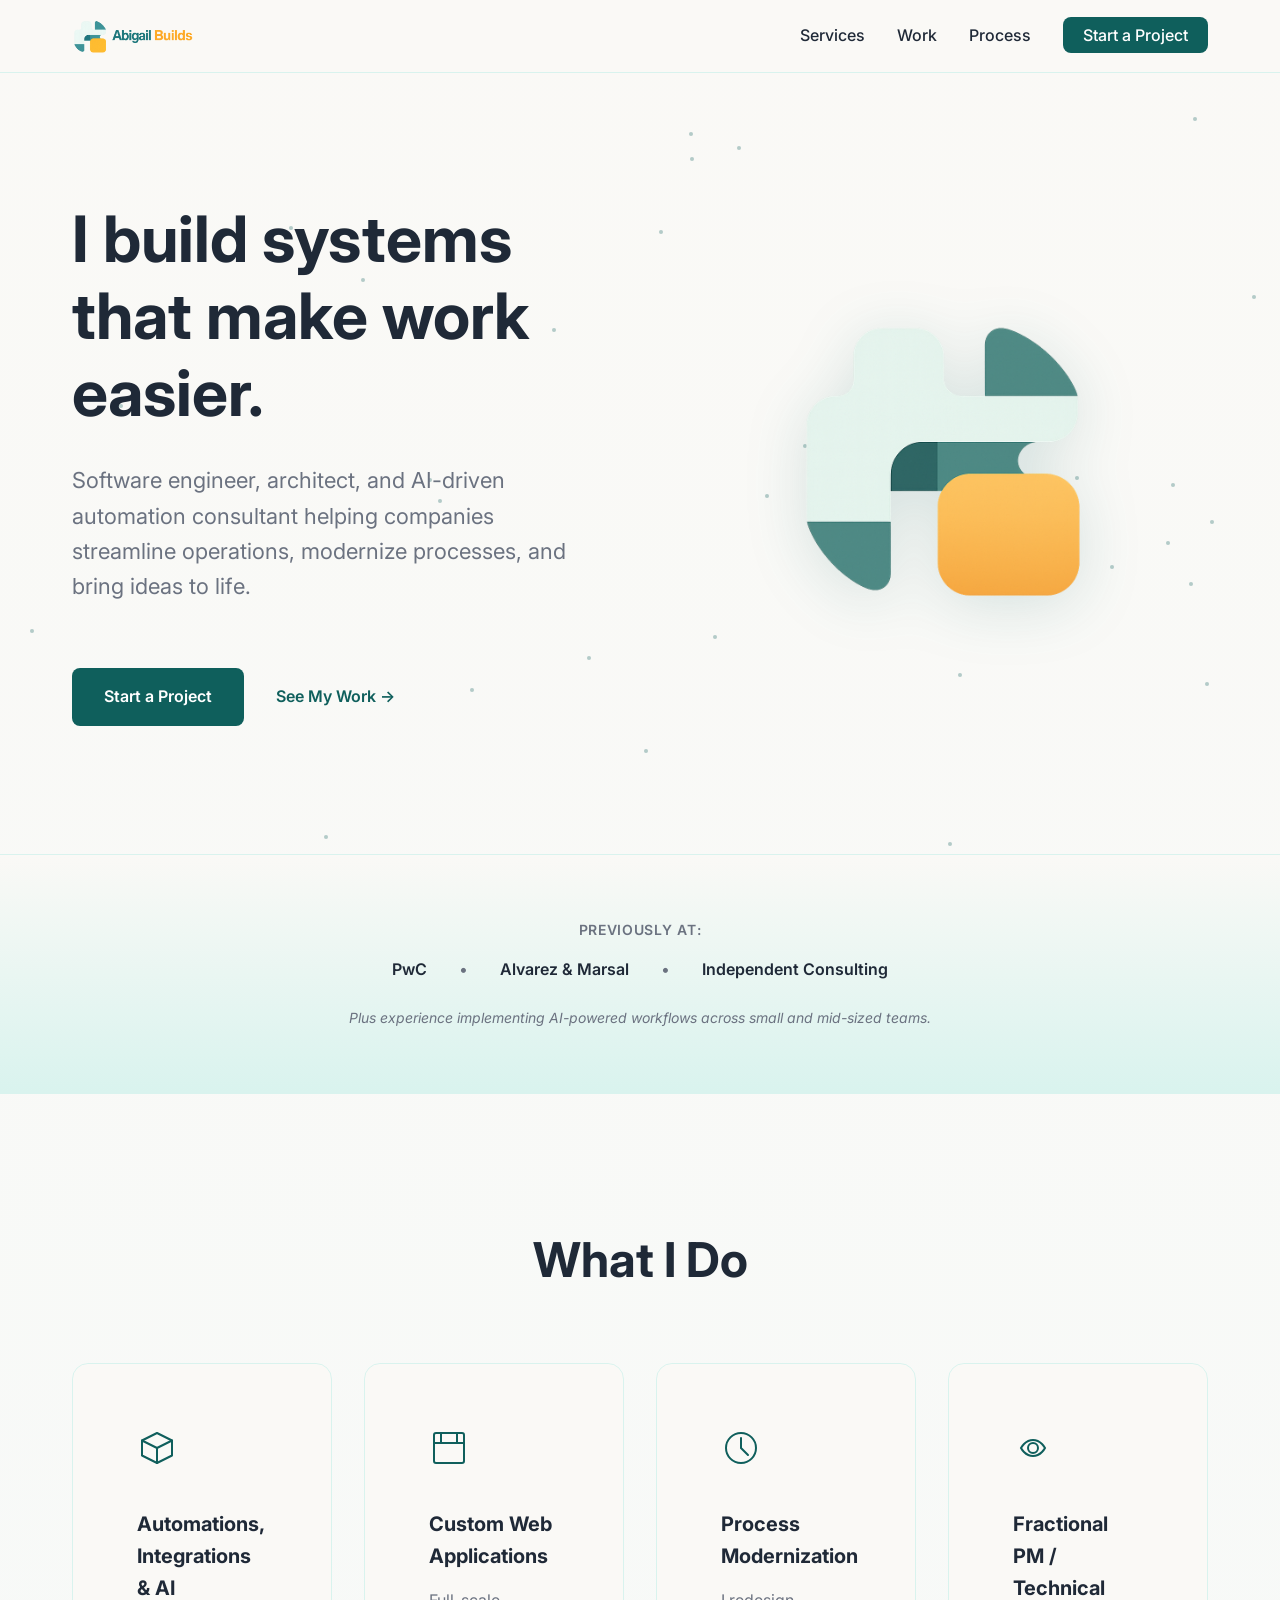
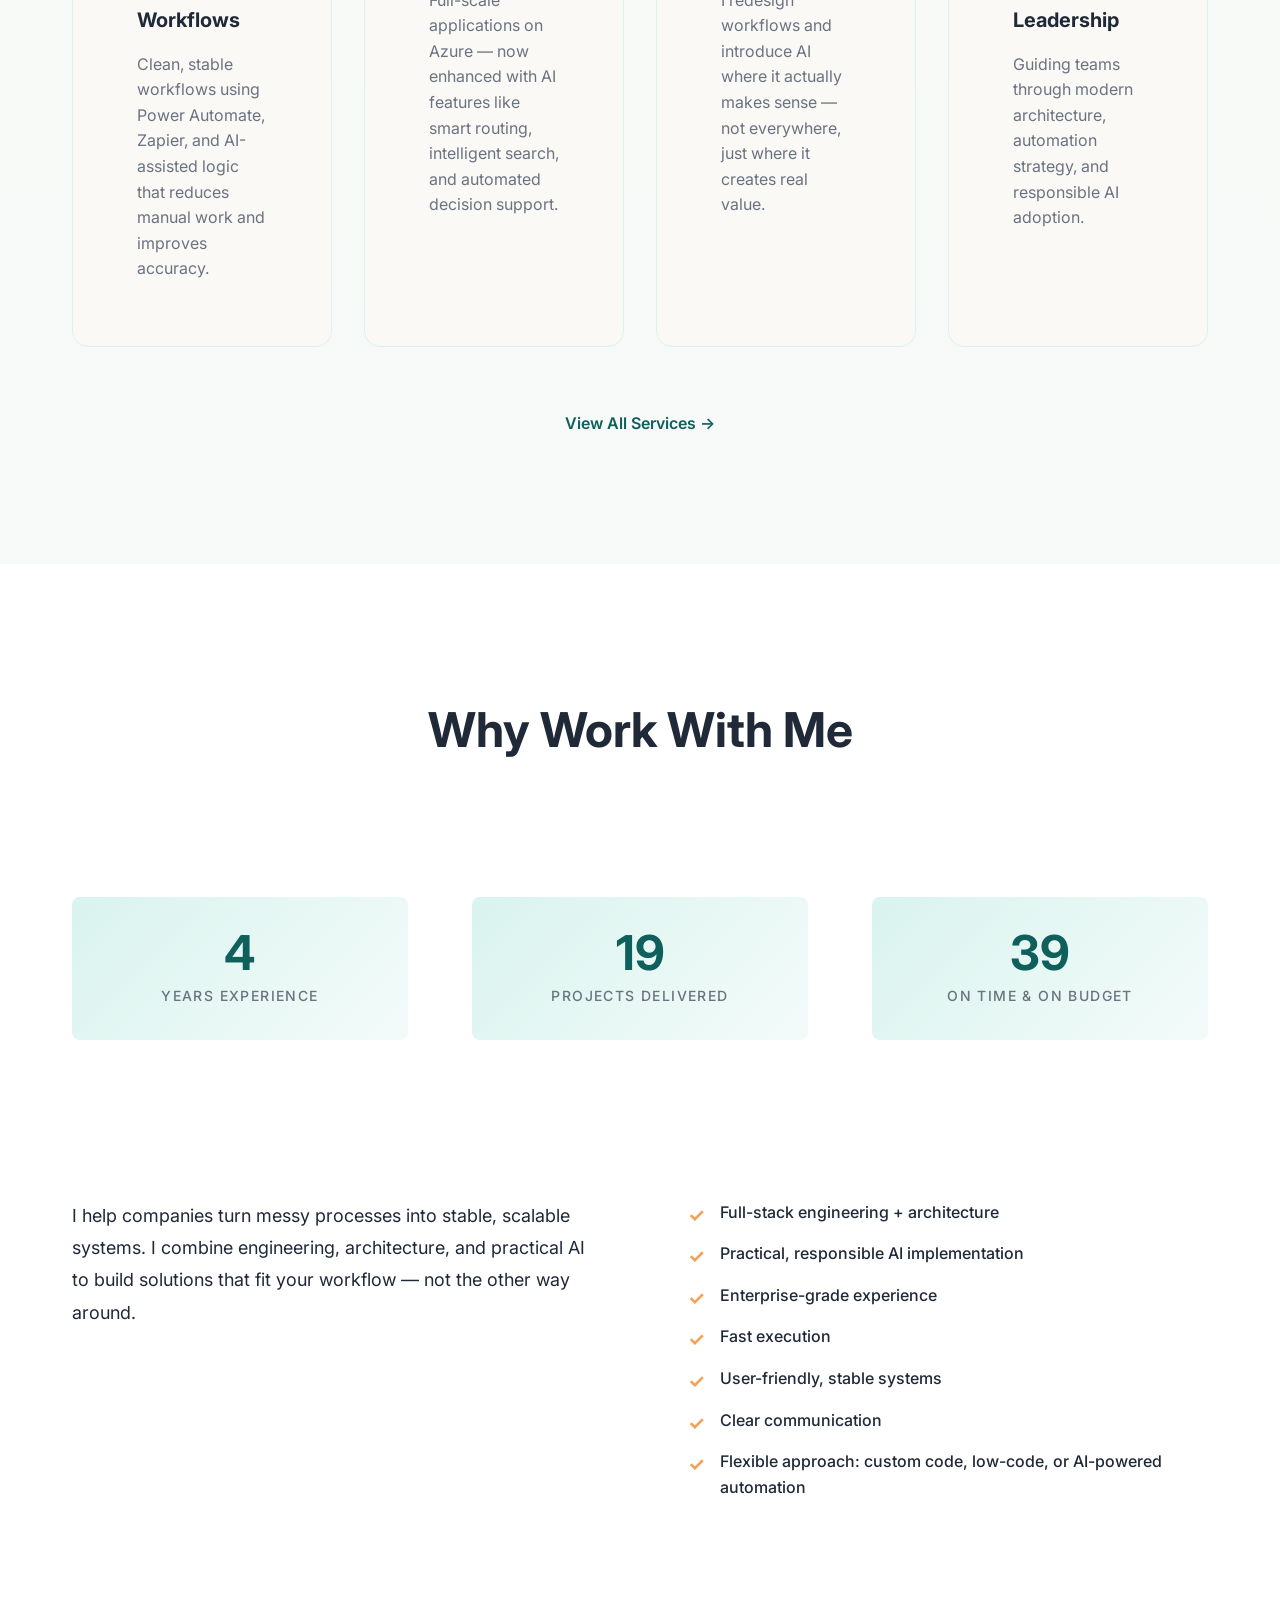
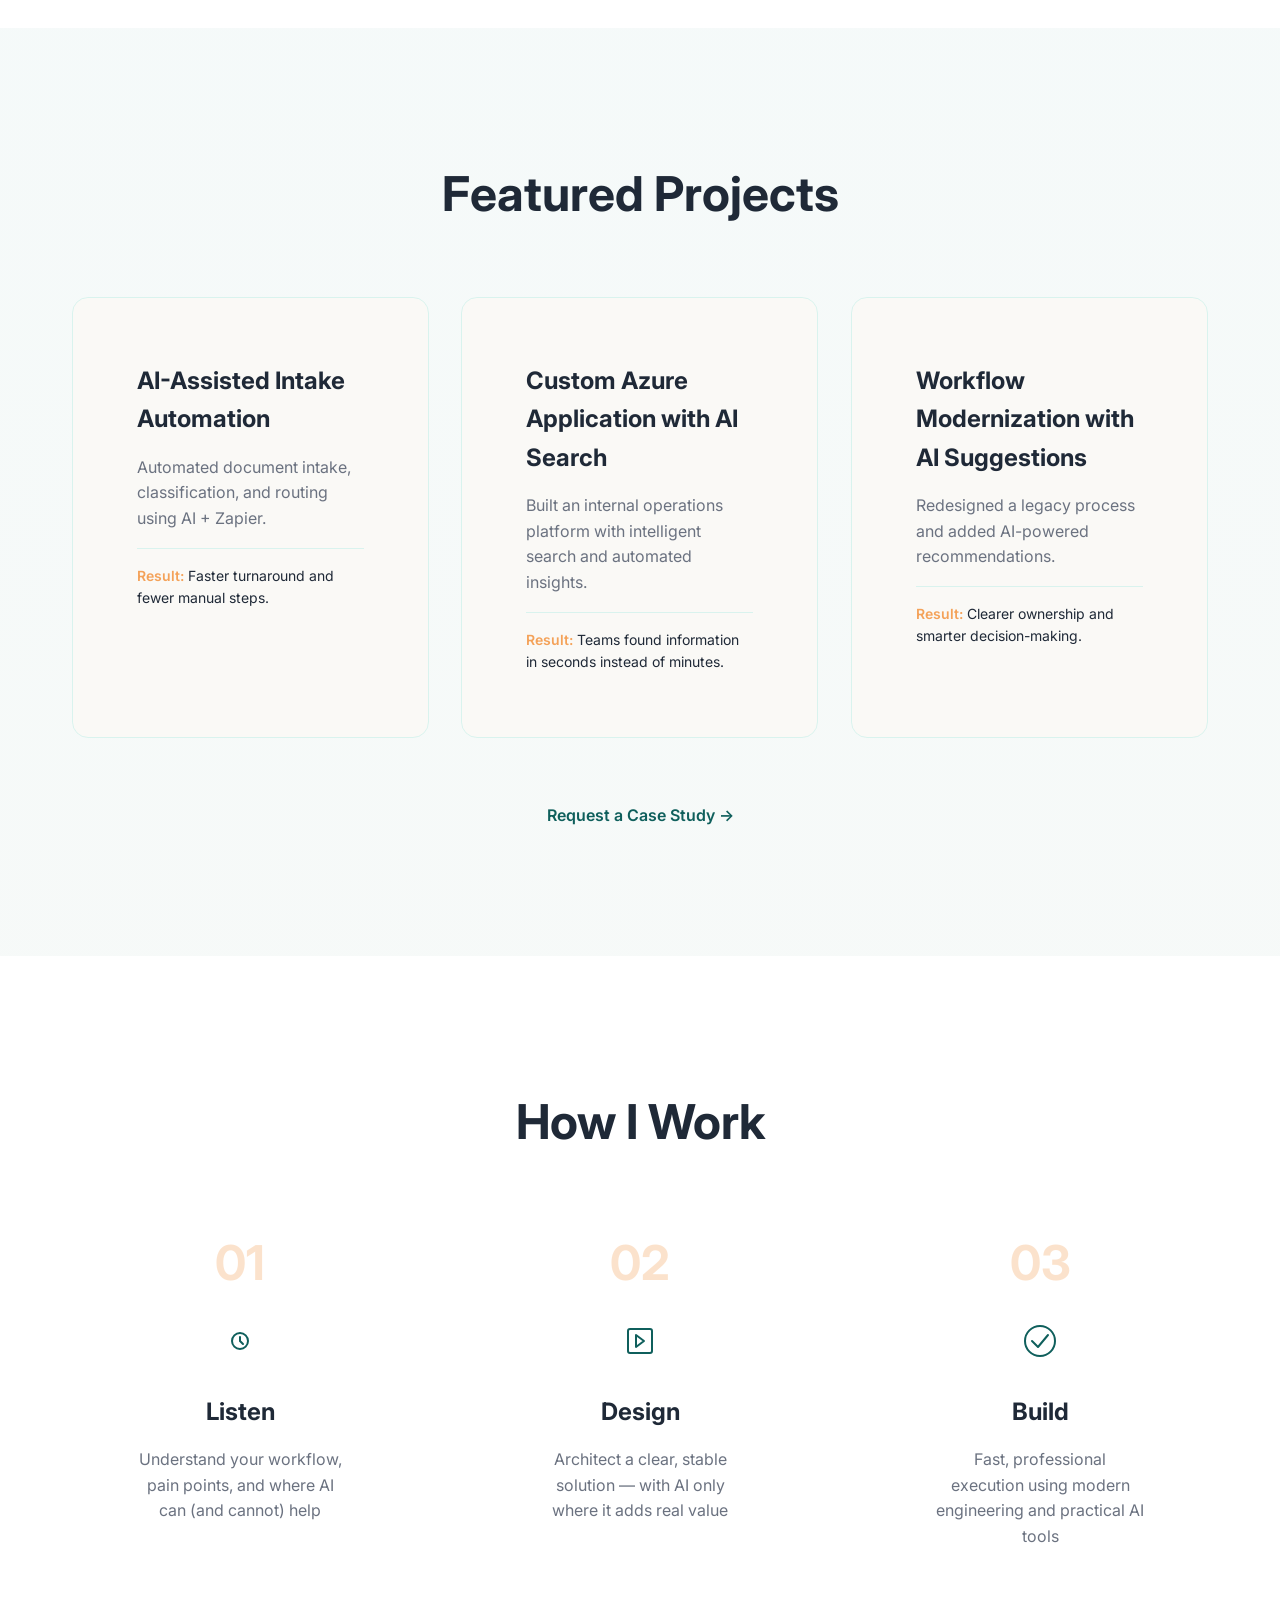
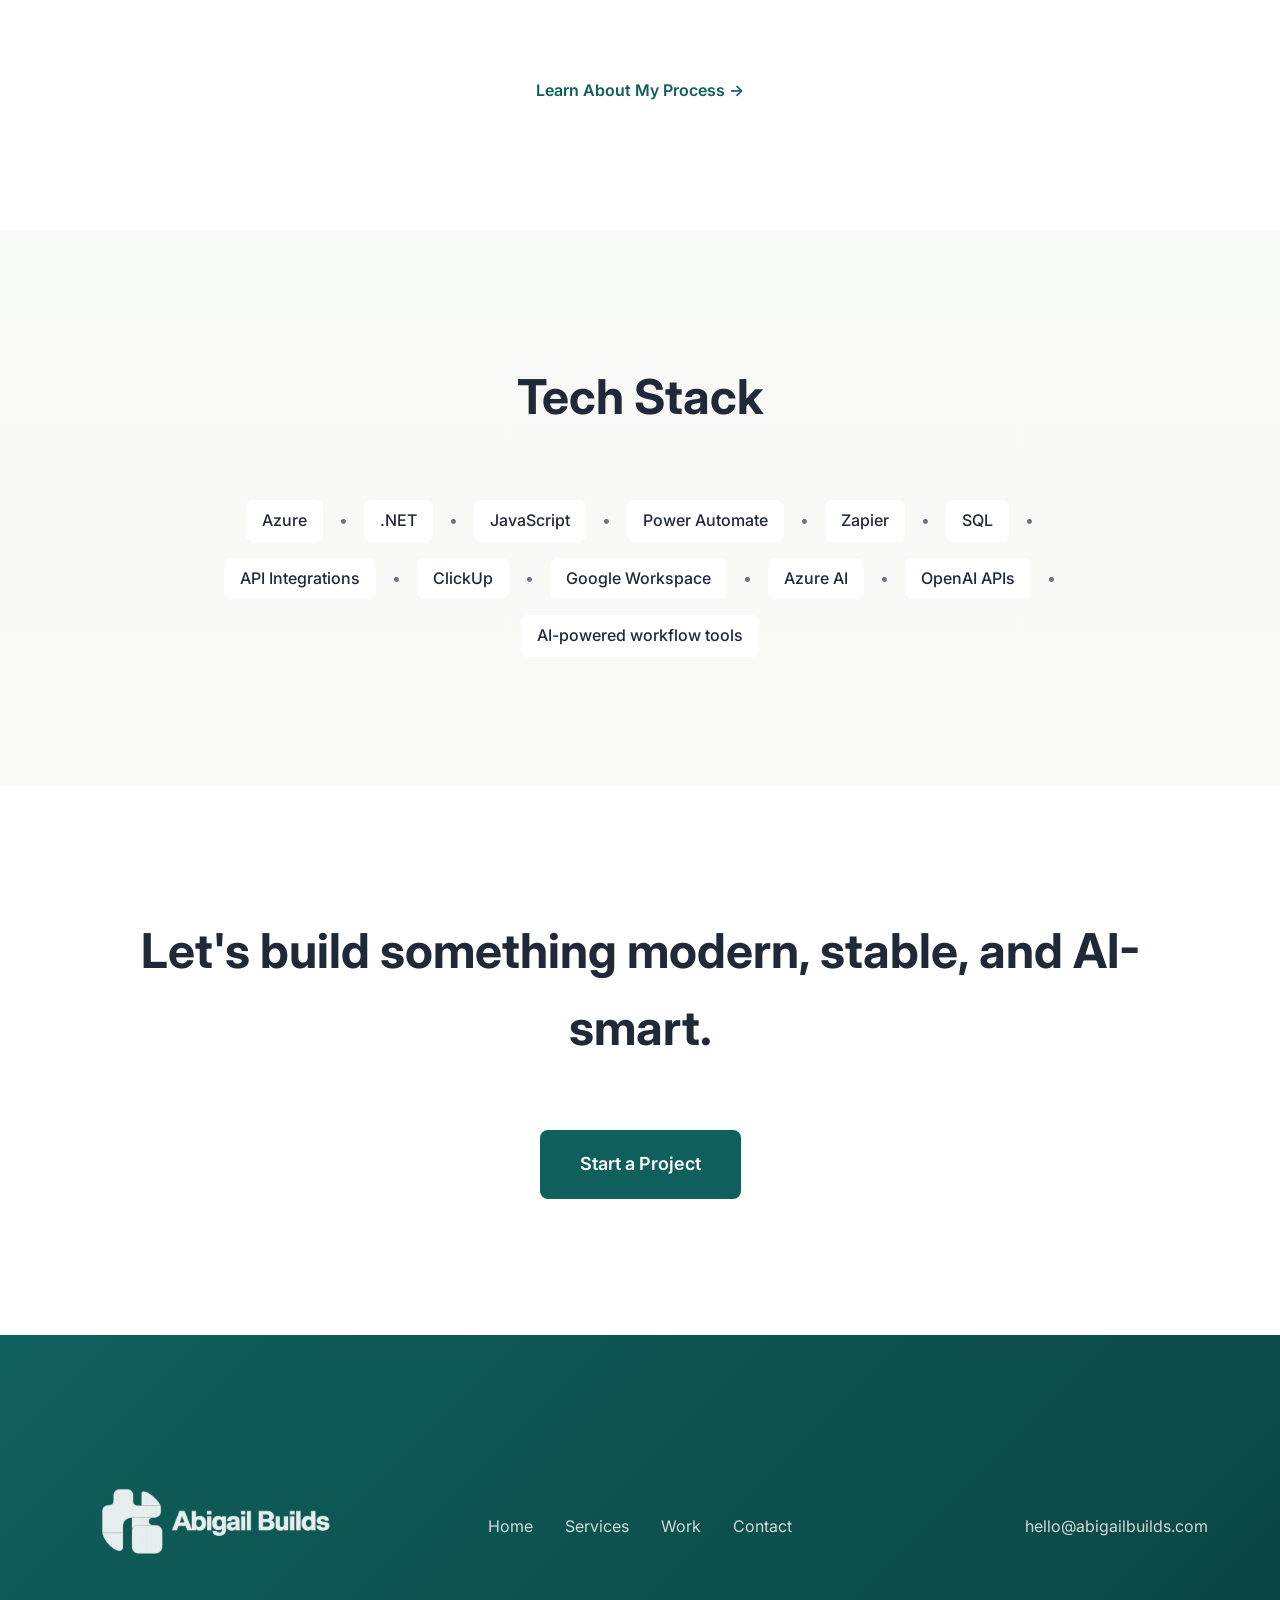
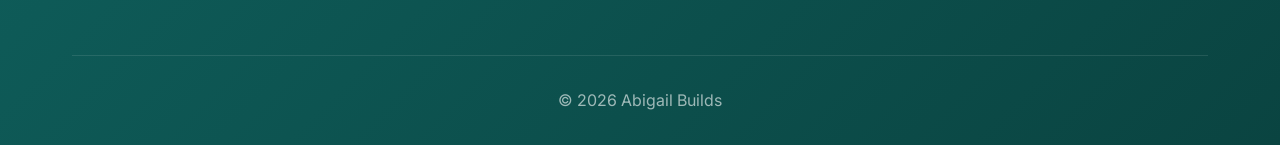
==== commit 5b9311b8: "Update stat cards" ====
--- a/index.html
+++ b/index.html
@@ -129,12 +129,12 @@
                     <div class="stat-label">Years Experience</div>
                 </div>
                 <div class="stat-item">
-                    <div class="stat-number" data-target="50+">0</div>
+                    <div class="stat-number" data-target="50">0</div>
                     <div class="stat-label">Projects Delivered</div>
                 </div>
                 <div class="stat-item">
                     <div class="stat-number" data-target="100">0</div>
-                    <div class="stat-label">% Client Satisfaction</div>
+                    <div class="stat-label">On Time & On Budget</div>
                 </div>
             </div>
             
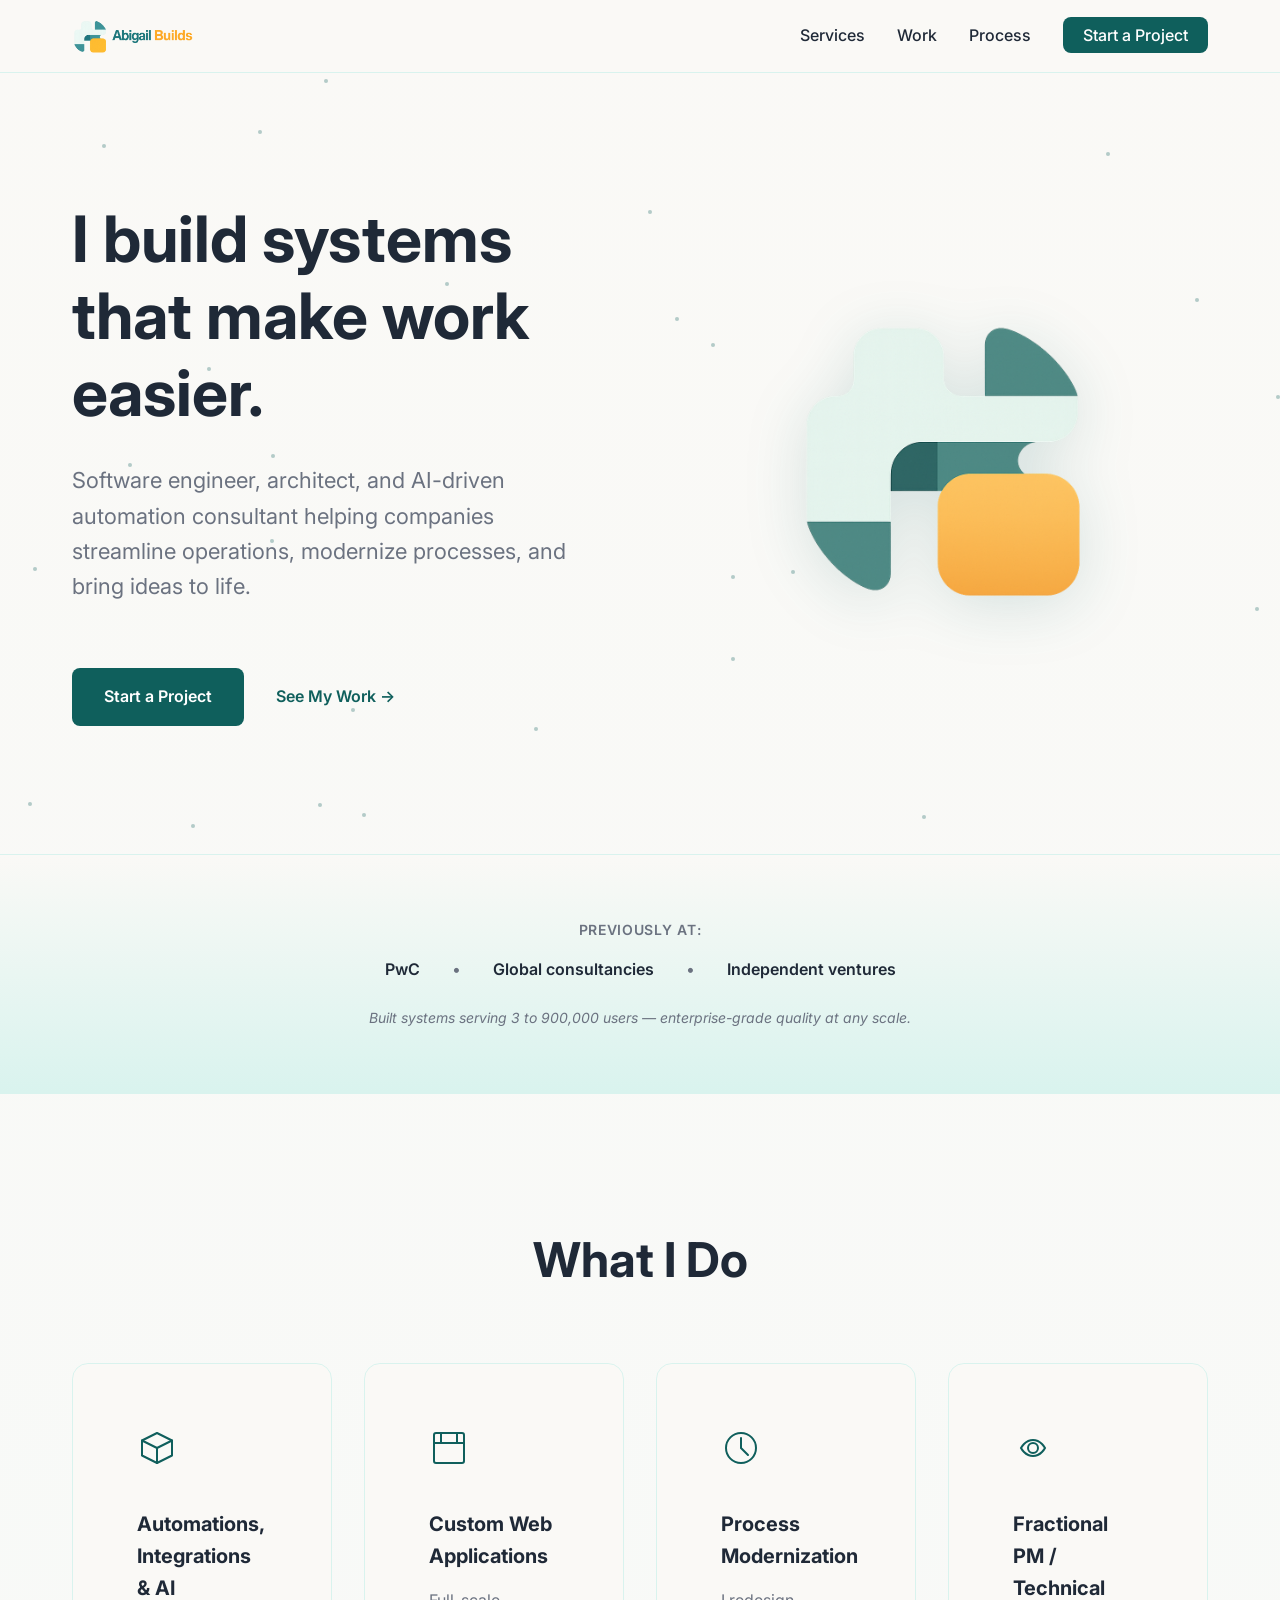
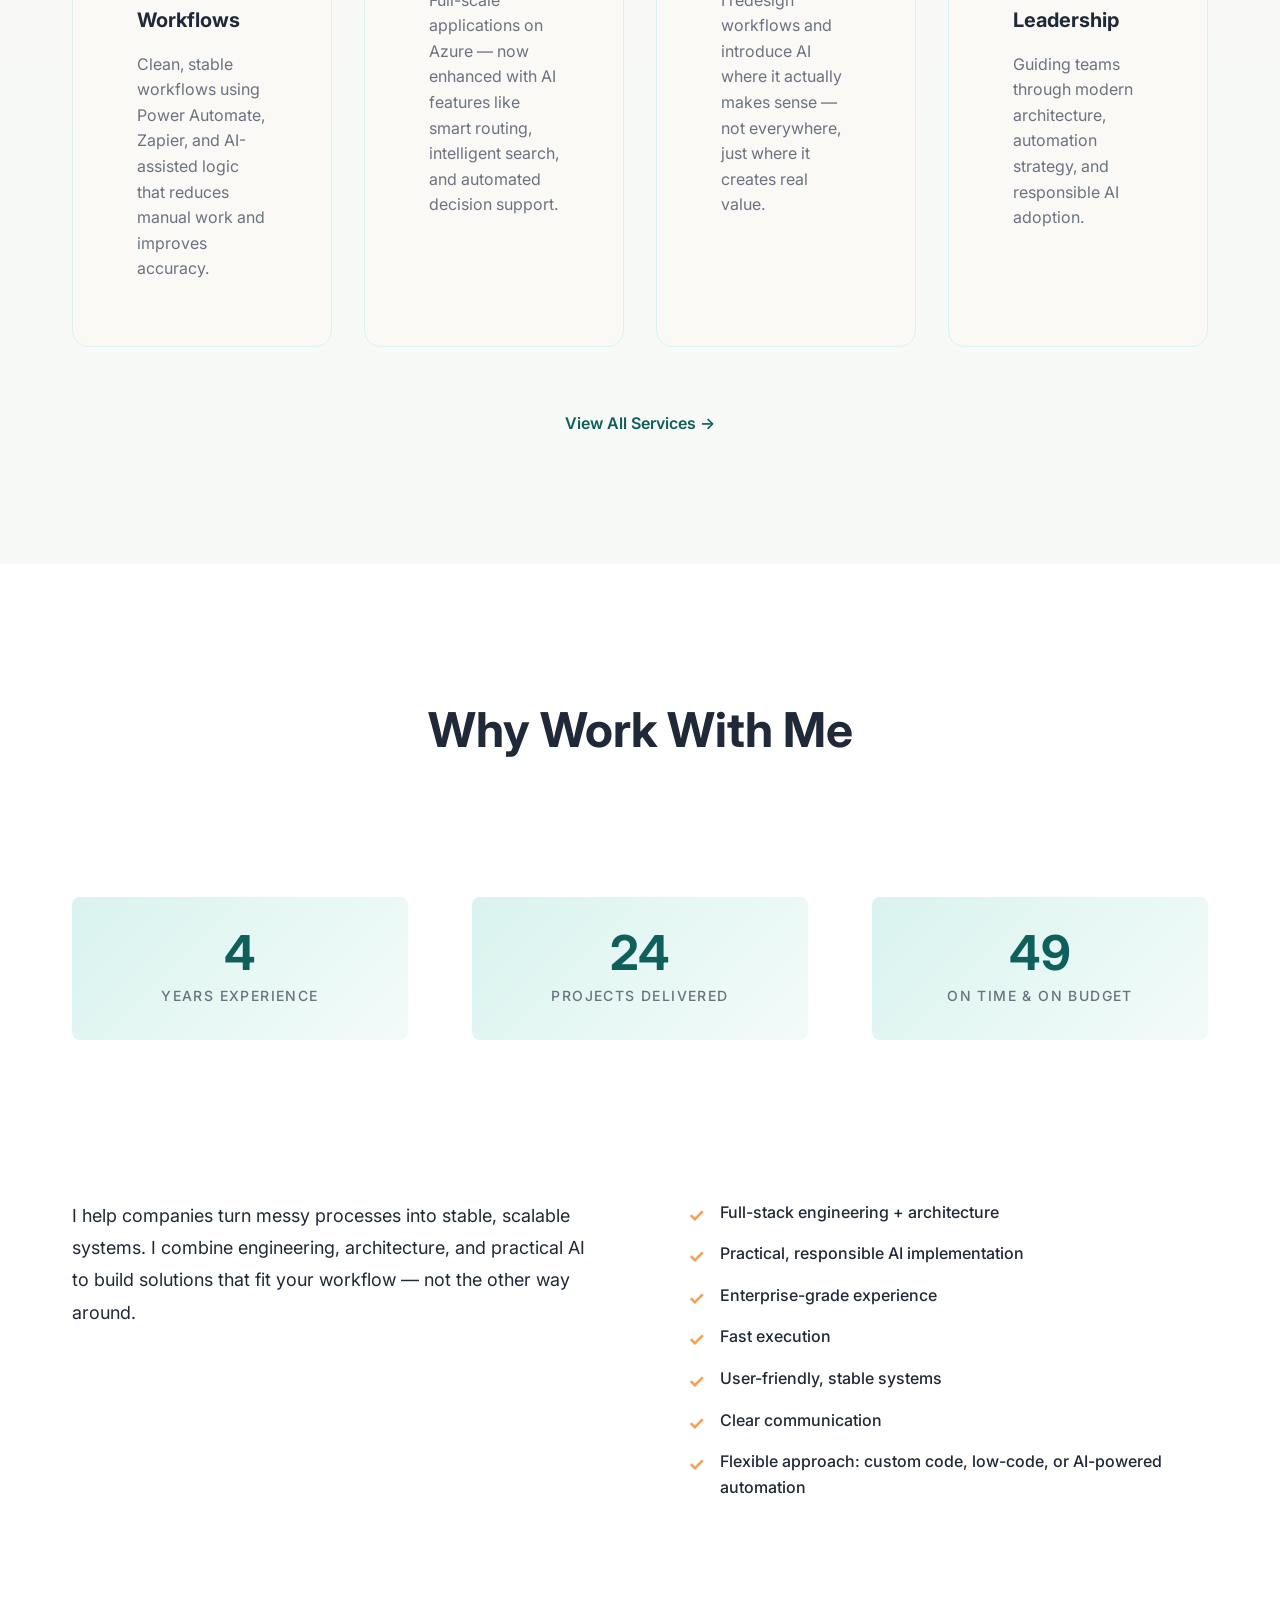
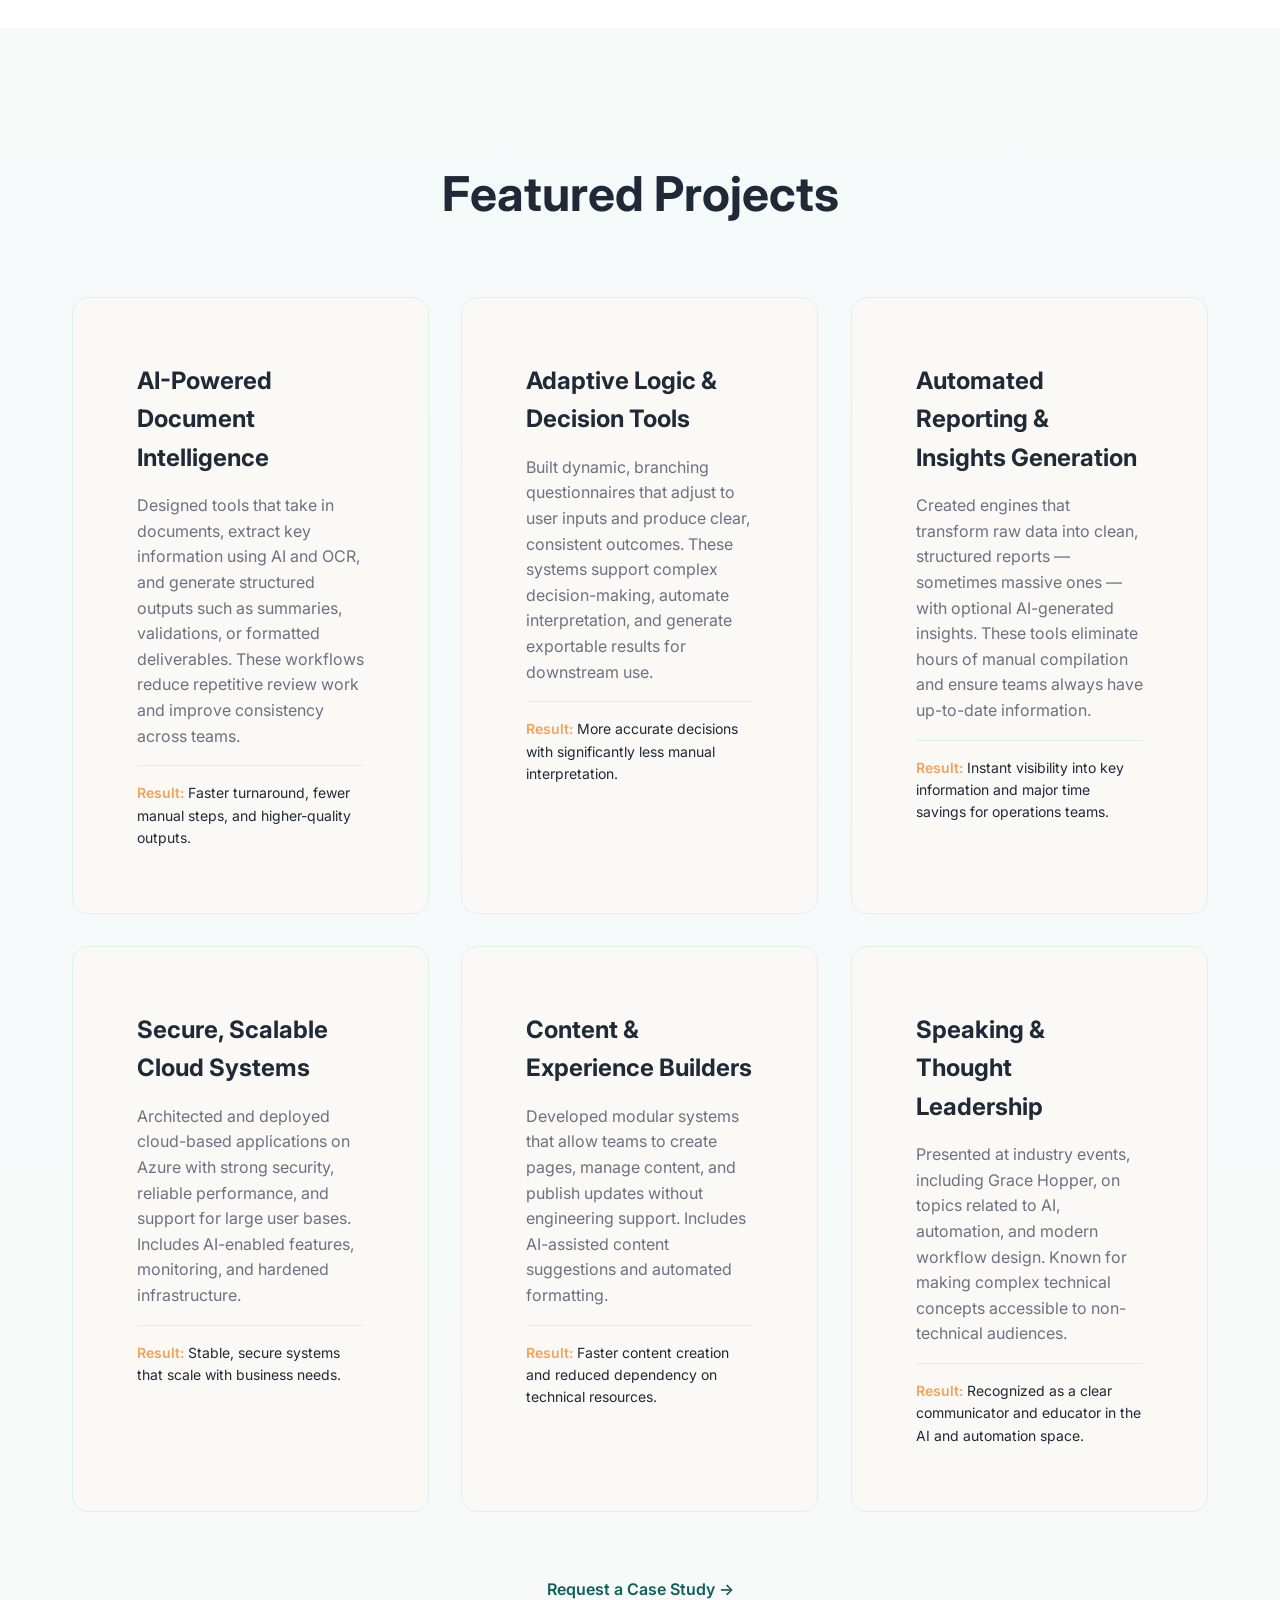
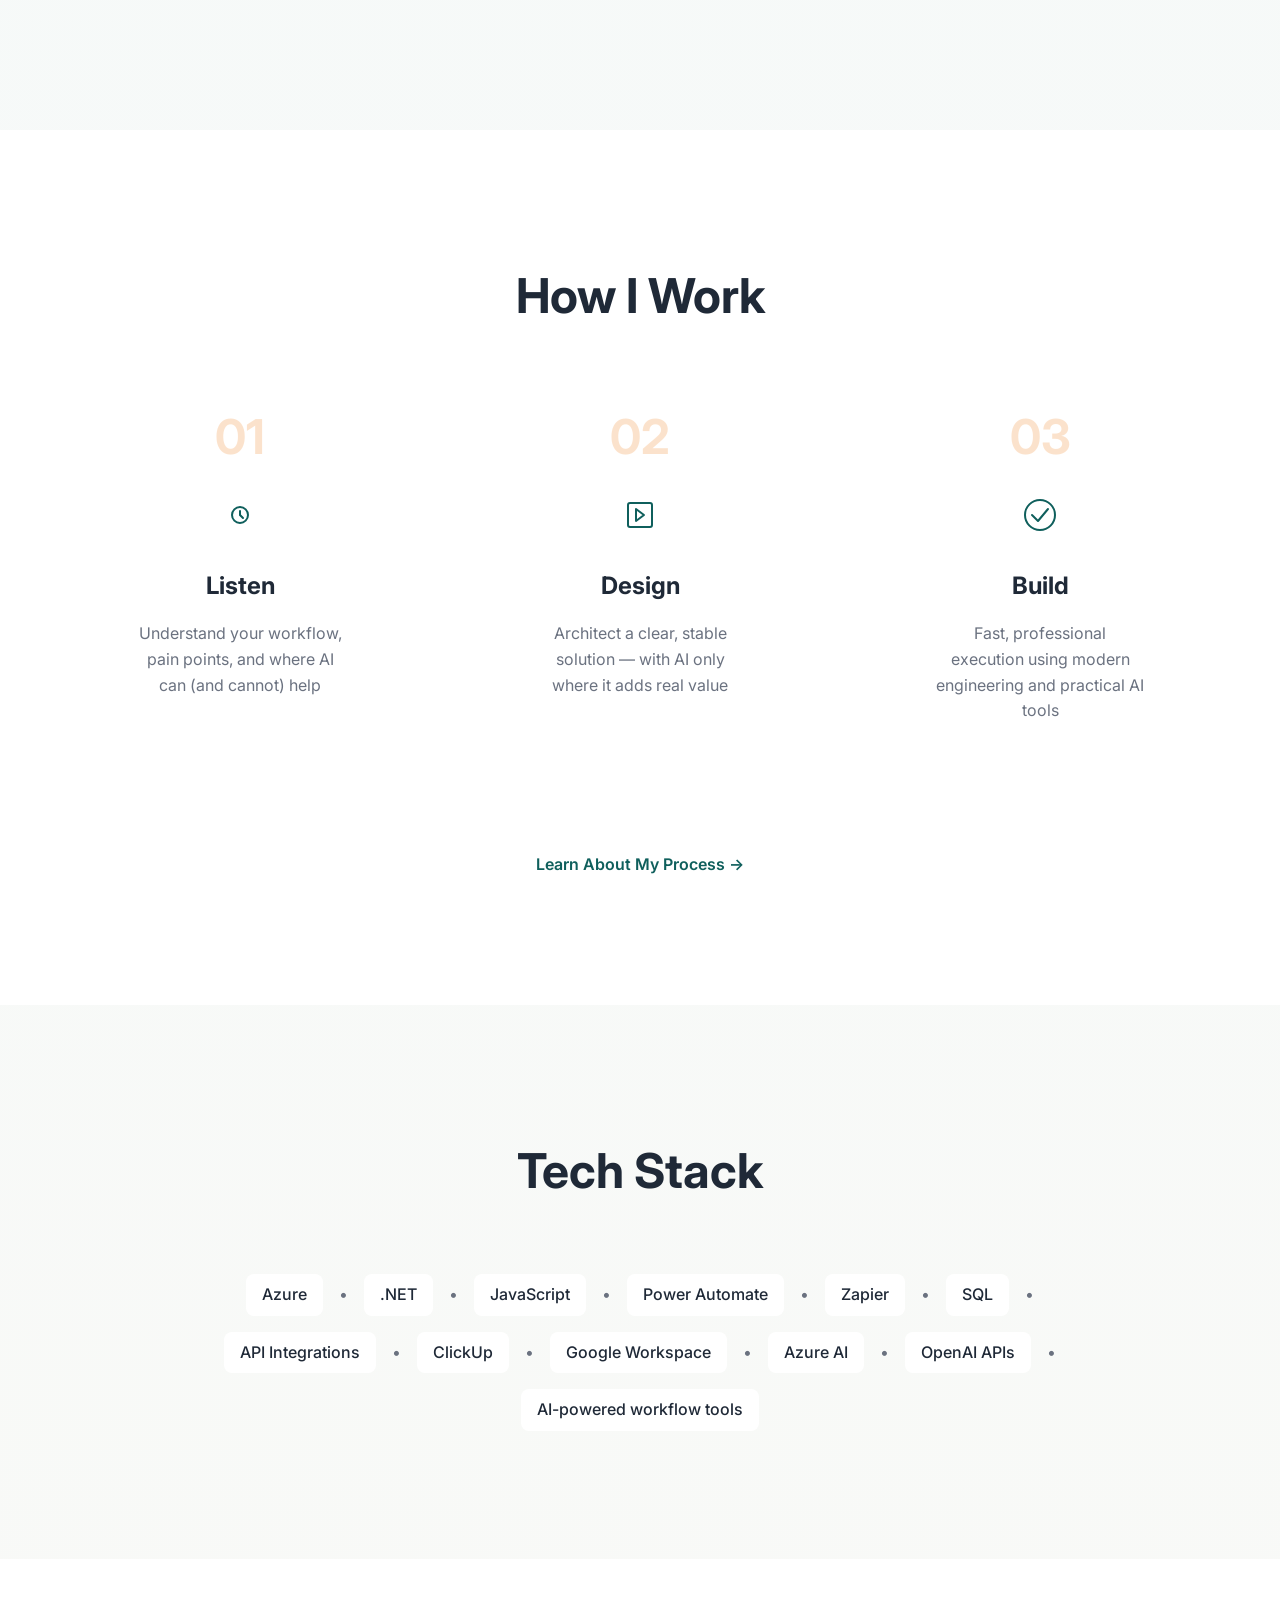
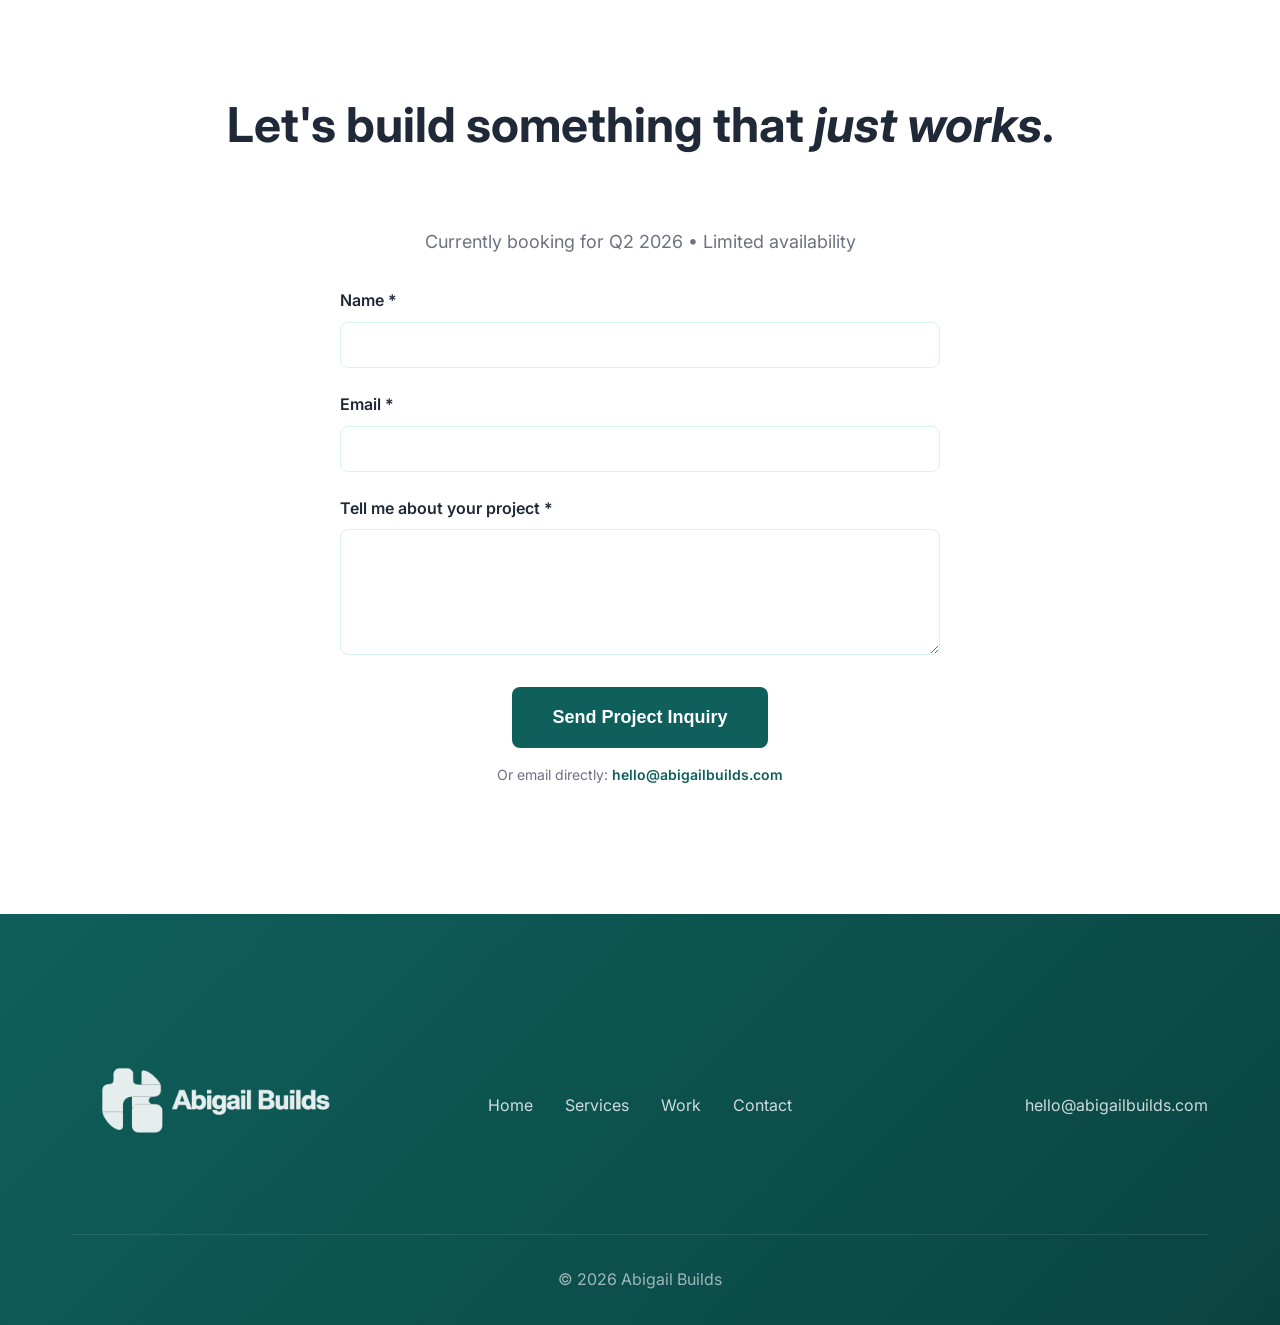
==== commit 52519c09: "Logo should jump" ====
--- a/index.html
+++ b/index.html
@@ -5,16 +5,17 @@
     <meta name="viewport" content="width=device-width, initial-scale=1.0">
     <meta name="description" content="Software engineer, architect, and AI-driven automation consultant helping companies streamline operations, modernize processes, and bring ideas to life.">
     <title>Abigail Builds - Modern Systems Powered by Clean Architecture & Practical AI</title>
+    <link rel="icon" type="image/x-icon" href="images/brand/favicon.ico">
     <link rel="stylesheet" href="styles.css">
     <link rel="preconnect" href="https://fonts.googleapis.com">
     <link rel="preconnect" href="https://fonts.gstatic.com" crossorigin>
     <link href="https://fonts.googleapis.com/css2?family=Inter:wght@300;400;500;600;700&display=swap" rel="stylesheet">
 </head>
-<body>
+<body id="top">
     <!-- Navigation -->
     <nav class="navbar">
         <div class="container">
-            <a href="#" class="logo">
+            <a href="#top" class="logo">
                 <img src="images/brand/logo-horizontal.png" alt="Abigail Builds" class="logo-img">
             </a>
             <ul class="nav-links">
@@ -57,11 +58,11 @@
             <div class="trust-logos">
                 <span class="trust-item">PwC</span>
                 <span class="trust-separator">•</span>
-                <span class="trust-item">Alvarez & Marsal</span>
+                <span class="trust-item">Global consultancies</span>
                 <span class="trust-separator">•</span>
-                <span class="trust-item">Independent Consulting</span>
-            </div>
-            <p class="trust-subtext">Plus experience implementing AI-powered workflows across small and mid-sized teams.</p>
+                <span class="trust-item">Independent ventures</span>
+            </div>
+            <p class="trust-subtext">Built systems serving 3 to 900,000 users — enterprise-grade quality at any scale.</p>
         </div>
     </section>
 
@@ -164,23 +165,44 @@
             <div class="projects-grid">
                 <div class="project-card">
                     <div class="project-content">
-                        <h3>AI-Assisted Intake Automation</h3>
-                        <p class="project-description">Automated document intake, classification, and routing using AI + Zapier.</p>
-                        <p class="project-result"><strong>Result:</strong> Faster turnaround and fewer manual steps.</p>
-                    </div>
-                </div>
-                <div class="project-card">
-                    <div class="project-content">
-                        <h3>Custom Azure Application with AI Search</h3>
-                        <p class="project-description">Built an internal operations platform with intelligent search and automated insights.</p>
-                        <p class="project-result"><strong>Result:</strong> Teams found information in seconds instead of minutes.</p>
-                    </div>
-                </div>
-                <div class="project-card">
-                    <div class="project-content">
-                        <h3>Workflow Modernization with AI Suggestions</h3>
-                        <p class="project-description">Redesigned a legacy process and added AI-powered recommendations.</p>
-                        <p class="project-result"><strong>Result:</strong> Clearer ownership and smarter decision-making.</p>
+                        <h3>AI-Powered Document Intelligence</h3>
+                        <p class="project-description">Designed tools that take in documents, extract key information using AI and OCR, and generate structured outputs such as summaries, validations, or formatted deliverables. These workflows reduce repetitive review work and improve consistency across teams.</p>
+                        <p class="project-result"><strong>Result:</strong> Faster turnaround, fewer manual steps, and higher-quality outputs.</p>
+                    </div>
+                </div>
+                <div class="project-card">
+                    <div class="project-content">
+                        <h3>Adaptive Logic & Decision Tools</h3>
+                        <p class="project-description">Built dynamic, branching questionnaires that adjust to user inputs and produce clear, consistent outcomes. These systems support complex decision-making, automate interpretation, and generate exportable results for downstream use.</p>
+                        <p class="project-result"><strong>Result:</strong> More accurate decisions with significantly less manual interpretation.</p>
+                    </div>
+                </div>
+                <div class="project-card">
+                    <div class="project-content">
+                        <h3>Automated Reporting & Insights Generation</h3>
+                        <p class="project-description">Created engines that transform raw data into clean, structured reports — sometimes massive ones — with optional AI-generated insights. These tools eliminate hours of manual compilation and ensure teams always have up-to-date information.</p>
+                        <p class="project-result"><strong>Result:</strong> Instant visibility into key information and major time savings for operations teams.</p>
+                    </div>
+                </div>
+                <div class="project-card">
+                    <div class="project-content">
+                        <h3>Secure, Scalable Cloud Systems</h3>
+                        <p class="project-description">Architected and deployed cloud-based applications on Azure with strong security, reliable performance, and support for large user bases. Includes AI-enabled features, monitoring, and hardened infrastructure.</p>
+                        <p class="project-result"><strong>Result:</strong> Stable, secure systems that scale with business needs.</p>
+                    </div>
+                </div>
+                <div class="project-card">
+                    <div class="project-content">
+                        <h3>Content & Experience Builders</h3>
+                        <p class="project-description">Developed modular systems that allow teams to create pages, manage content, and publish updates without engineering support. Includes AI-assisted content suggestions and automated formatting.</p>
+                        <p class="project-result"><strong>Result:</strong> Faster content creation and reduced dependency on technical resources.</p>
+                    </div>
+                </div>
+                <div class="project-card">
+                    <div class="project-content">
+                        <h3>Speaking & Thought Leadership</h3>
+                        <p class="project-description">Presented at industry events, including Grace Hopper, on topics related to AI, automation, and modern workflow design. Known for making complex technical concepts accessible to non-technical audiences.</p>
+                        <p class="project-result"><strong>Result:</strong> Recognized as a clear communicator and educator in the AI and automation space.</p>
                     </div>
                 </div>
             </div>
@@ -270,8 +292,30 @@
     <!-- Final CTA -->
     <section id="contact" class="final-cta">
         <div class="container">
-            <h2 class="cta-headline">Let's build something modern, stable, and AI-smart.</h2>
-            <a href="mailto:hello@abigailbuilds.com" class="btn btn-primary btn-large">Start a Project</a>
+            <h2 class="cta-headline">Let's build something that <em>just works</em>.</h2>
+            <p style="font-size: 1.125rem; color: var(--color-text-light); margin-bottom: 2rem; max-width: 600px; margin-left: auto; margin-right: auto;">Currently booking for Q2 2026 • Limited availability</p>
+            
+            <form id="contact-form" style="max-width: 600px; margin: 0 auto; text-align: left;">
+                <div style="margin-bottom: 1.5rem;">
+                    <label for="name" style="display: block; font-weight: 600; margin-bottom: 0.5rem; color: var(--color-text);">Name *</label>
+                    <input type="text" id="name" name="name" required style="width: 100%; padding: 0.75rem; border: 1px solid var(--color-border); border-radius: var(--border-radius); font-family: var(--font-family); font-size: 1rem;">
+                </div>
+                
+                <div style="margin-bottom: 1.5rem;">
+                    <label for="email" style="display: block; font-weight: 600; margin-bottom: 0.5rem; color: var(--color-text);">Email *</label>
+                    <input type="email" id="email" name="email" required style="width: 100%; padding: 0.75rem; border: 1px solid var(--color-border); border-radius: var(--border-radius); font-family: var(--font-family); font-size: 1rem;">
+                </div>
+                
+                <div style="margin-bottom: 1.5rem;">
+                    <label for="project" style="display: block; font-weight: 600; margin-bottom: 0.5rem; color: var(--color-text);">Tell me about your project *</label>
+                    <textarea id="project" name="project" required rows="5" style="width: 100%; padding: 0.75rem; border: 1px solid var(--color-border); border-radius: var(--border-radius); font-family: var(--font-family); font-size: 1rem; resize: vertical;"></textarea>
+                </div>
+                
+                <div style="text-align: center;">
+                    <button type="submit" class="btn btn-primary btn-large">Send Project Inquiry</button>
+                    <p style="margin-top: 1rem; font-size: 0.875rem; color: var(--color-text-light);">Or email directly: <a href="mailto:hello@abigailbuilds.com" style="color: var(--color-primary); text-decoration: none; font-weight: 600;">hello@abigailbuilds.com</a></p>
+                </div>
+            </form>
         </div>
     </section>
 
@@ -284,7 +328,7 @@
                 </div>
                 <div class="footer-center">
                     <ul class="footer-links">
-                        <li><a href="#">Home</a></li>
+                        <li><a href="#top">Home</a></li>
                         <li><a href="#services">Services</a></li>
                         <li><a href="#work">Work</a></li>
                         <li><a href="#contact">Contact</a></li>
--- a/styles.css
+++ b/styles.css
@@ -693,6 +693,30 @@
     color: var(--color-text);
 }
 
+/* Form Styles */
+input[type="text"],
+input[type="email"],
+textarea {
+    transition: border-color var(--transition-speed);
+}
+
+input[type="text"]:focus,
+input[type="email"]:focus,
+textarea:focus {
+    outline: none;
+    border-color: var(--color-primary);
+    box-shadow: 0 0 0 3px rgba(15, 95, 92, 0.1);
+}
+
+input[type="text"]:invalid:not(:placeholder-shown),
+input[type="email"]:invalid:not(:placeholder-shown) {
+    border-color: #dc2626;
+}
+
+label {
+    cursor: pointer;
+}
+
 /* ========================================
    FOOTER
    ======================================== */
@@ -820,32 +844,6 @@
     }
     50% {
         transform: translateY(-20px);
-    }
-}
-
-/* Typing Animation Cursor */
-.hero-headline {
-    position: relative;
-}
-
-.hero-headline::after {
-    content: '|';
-    position: absolute;
-    right: -10px;
-    animation: blink 1s step-end infinite;
-    opacity: 0;
-}
-
-.hero-headline.typing::after {
-    opacity: 1;
-}
-
-@keyframes blink {
-    0%, 50% {
-        opacity: 1;
-    }
-    51%, 100% {
-        opacity: 0;
     }
 }
 
@@ -936,19 +934,8 @@
 }
 
 .service-card:hover .service-icon svg {
-    transform: scale(1.1) rotate(5deg);
+    transform: scale(1.1);
     color: var(--color-accent);
-}
-
-/* CTA Button Shake Effect */
-@keyframes shake {
-    0%, 100% { transform: translateX(0); }
-    25% { transform: translateX(-5px); }
-    75% { transform: translateX(5px); }
-}
-
-.btn-primary:hover {
-    animation: shake 0.5s ease;
 }
 
 /* Smooth Background Transitions */
@@ -983,7 +970,24 @@
 
 @media (max-width: 768px) {
     .nav-links {
-        display: none;
+        position: fixed;
+        top: 73px;
+        right: -100%;
+        width: 100%;
+        max-width: 300px;
+        height: calc(100vh - 73px);
+        background-color: var(--color-background-alt);
+        flex-direction: column;
+        align-items: flex-start;
+        padding: var(--spacing-md);
+        gap: var(--spacing-sm);
+        box-shadow: -2px 0 10px rgba(0, 0, 0, 0.1);
+        transition: right 0.3s ease-in-out;
+        overflow-y: auto;
+    }
+    
+    .nav-links.active {
+        right: 0;
     }
     
     .mobile-menu-toggle {
@@ -1062,3 +1066,1922 @@
         text-align: center;
     }
 }
+
+/* ========================================
+   FORM STYLES
+   ======================================== */
+input[type="text"],
+input[type="email"],
+textarea {
+    transition: border-color var(--transition-speed);
+}
+
+input[type="text"]:focus,
+input[type="email"]:focus,
+textarea:focus {
+    outline: none;
+    border-color: var(--color-primary);
+    box-shadow: 0 0 0 3px rgba(15, 95, 92, 0.1);
+}
+
+input[type="text"]:invalid:not(:placeholder-shown),
+input[type="email"]:invalid:not(:placeholder-shown) {
+    border-color: #dc2626;
+}
+
+label {
+    cursor: pointer;
+}
+
+/* ========================================
+   FOOTER
+   ======================================== */
+.footer {
+    background: linear-gradient(135deg, var(--color-primary) 0%, #0a4441 100%);
+    color: white;
+    padding: var(--spacing-xl) 0 var(--spacing-md);
+}
+
+.footer-content {
+    display: grid;
+    grid-template-columns: 1fr auto 1fr;
+    gap: var(--spacing-lg);
+    margin-bottom: var(--spacing-md);
+    align-items: center;
+}
+
+.footer-left {
+    display: flex;
+    justify-content: flex-start;
+}
+
+.footer-center {
+    display: flex;
+    justify-content: center;
+}
+
+.footer-right {
+    display: flex;
+    flex-direction: column;
+    gap: var(--spacing-xs);
+    align-items: flex-end;
+}
+
+.footer-logo {
+    font-size: 1.25rem;
+    font-weight: 700;
+}
+
+.footer-logo-img {
+    height: 12rem;
+    width: auto;
+    opacity: 0.9;
+}
+
+.footer-links {
+    list-style: none;
+    display: flex;
+    gap: var(--spacing-md);
+    flex-wrap: wrap;
+}
+
+.footer-links a {
+    color: rgba(255, 255, 255, 0.8);
+    text-decoration: none;
+    transition: color var(--transition-speed);
+}
+
+.footer-links a:hover {
+    color: white;
+}
+
+.footer-right {
+    display: flex;
+    flex-direction: column;
+    gap: var(--spacing-xs);
+}
+
+.footer-email,
+.footer-social {
+    color: rgba(255, 255, 255, 0.8);
+    text-decoration: none;
+    transition: color var(--transition-speed);
+}
+
+.footer-email:hover,
+.footer-social:hover {
+    color: white;
+}
+
+.footer-bottom {
+    border-top: 1px solid rgba(255, 255, 255, 0.1);
+    padding-top: var(--spacing-md);
+    text-align: center;
+    color: rgba(255, 255, 255, 0.6);
+}
+
+/* ========================================
+   DYNAMIC EFFECTS & ANIMATIONS
+   ======================================== */
+
+/* Scroll Progress Indicator */
+.scroll-progress {
+    position: fixed;
+    top: 0;
+    left: 0;
+    height: 3px;
+    background: linear-gradient(90deg, var(--color-primary), var(--color-accent));
+    z-index: 10000;
+    transition: width 0.1s ease;
+}
+
+/* Enhanced Card Transitions */
+.service-card,
+.project-card {
+    transition: transform 0.3s ease, box-shadow 0.3s ease, opacity 0.6s ease;
+    will-change: transform;
+}
+
+.service-card:hover,
+.project-card:hover {
+    box-shadow: 0 20px 40px rgba(15, 95, 92, 0.15);
+}
+
+/* Hero Icon Animation */
+.hero-icon {
+    transition: transform 0.1s ease;
+    will-change: transform;
+    animation: float 6s ease-in-out infinite;
+}
+
+@keyframes float {
+    0%, 100% {
+        transform: translateY(0px);
+    }
+    50% {
+        transform: translateY(-20px);
+    }
+}
+
+/* Process Steps Entrance */
+.process-step {
+    opacity: 0;
+    transform: translateY(30px);
+    transition: opacity 0.6s ease, transform 0.6s ease;
+}
+
+.process-step:nth-child(1) {
+    transition-delay: 0.1s;
+}
+
+.process-step:nth-child(2) {
+    transition-delay: 0.2s;
+}
+
+.process-step:nth-child(3) {
+    transition-delay: 0.3s;
+}
+
+/* Button Ripple Effect */
+.btn {
+    position: relative;
+    overflow: hidden;
+}
+
+.btn::before {
+    content: '';
+    position: absolute;
+    top: 50%;
+    left: 50%;
+    width: 0;
+    height: 0;
+    border-radius: 50%;
+    background: rgba(255, 255, 255, 0.5);
+    transform: translate(-50%, -50%);
+    transition: width 0.6s, height 0.6s;
+}
+
+.btn:hover::before {
+    width: 300px;
+    height: 300px;
+}
+
+/* Gradient Background Effect */
+:root {
+    --gradient-hue: 175;
+}
+
+body {
+    background: linear-gradient(
+        to bottom,
+        var(--color-background) 0%,
+        hsl(var(--gradient-hue), 30%, 97%) 50%,
+        var(--color-background) 100%
+    );
+    transition: background 0.3s ease;
+}
+
+/* Section Reveal Animation */
+section {
+    opacity: 0;
+    transform: translateY(20px);
+    animation: fadeInUp 0.8s ease forwards;
+}
+
+@keyframes fadeInUp {
+    to {
+        opacity: 1;
+        transform: translateY(0);
+    }
+}
+
+section:nth-child(1) { animation-delay: 0s; }
+section:nth-child(2) { animation-delay: 0.1s; }
+section:nth-child(3) { animation-delay: 0.2s; }
+section:nth-child(4) { animation-delay: 0.3s; }
+section:nth-child(5) { animation-delay: 0.4s; }
+section:nth-child(6) { animation-delay: 0.5s; }
+section:nth-child(7) { animation-delay: 0.6s; }
+section:nth-child(8) { animation-delay: 0.7s; }
+
+/* Service Icon Pulse on Hover */
+.service-icon svg {
+    transition: transform 0.3s ease, color 0.3s ease;
+}
+
+.service-card:hover .service-icon svg {
+    transform: scale(1.1);
+    color: var(--color-accent);
+}
+
+/* Smooth Background Transitions */
+* {
+    -webkit-font-smoothing: antialiased;
+    -moz-osx-font-smoothing: grayscale;
+}
+
+/* Loading State */
+body.loaded section {
+    animation-play-state: running;
+}
+
+/* Reduce Motion for Accessibility */
+@media (prefers-reduced-motion: reduce) {
+    *,
+    *::before,
+    *::after {
+        animation-duration: 0.01ms !important;
+        animation-iteration-count: 1 !important;
+        transition-duration: 0.01ms !important;
+    }
+    
+    .custom-cursor {
+        display: none !important;
+    }
+    
+    .hero-icon {
+        animation: none !important;
+    }
+}
+
+@media (max-width: 768px) {
+    .nav-links {
+        position: fixed;
+        top: 73px;
+        right: -100%;
+        width: 100%;
+        max-width: 300px;
+        height: calc(100vh - 73px);
+        background-color: var(--color-background-alt);
+        flex-direction: column;
+        align-items: flex-start;
+        padding: var(--spacing-md);
+        gap: var(--spacing-sm);
+        box-shadow: -2px 0 10px rgba(0, 0, 0, 0.1);
+        transition: right 0.3s ease-in-out;
+        overflow-y: auto;
+    }
+    
+    .nav-links.active {
+        right: 0;
+    }
+    
+    .mobile-menu-toggle {
+        display: flex;
+    }
+    
+    .hero-content {
+        grid-template-columns: 1fr;
+        text-align: center;
+    }
+    
+    .hero-right {
+        display: none;
+    }
+    
+    .hero-ctas {
+        justify-content: center;
+    }
+    
+    .why-grid {
+        grid-template-columns: 1fr;
+    }
+    
+    .services-grid {
+        grid-template-columns: 1fr;
+    }
+    
+    .projects-grid {
+        grid-template-columns: 1fr;
+    }
+    
+    .process-steps {
+        grid-template-columns: 1fr;
+    }
+    
+    .footer-content {
+        grid-template-columns: 1fr;
+        text-align: center;
+        gap: var(--spacing-md);
+    }
+    
+    .footer-left,
+    .footer-center,
+    .footer-right {
+        justify-content: center;
+        align-items: center;
+    }
+    
+    .footer-links {
+        justify-content: center;
+    }
+    
+    .footer-right {
+        align-items: center;
+    }
+}
+
+@media (max-width: 480px) {
+    :root {
+        --spacing-lg: 3rem;
+        --spacing-xl: 4rem;
+        --spacing-2xl: 5rem;
+    }
+    
+    .hero {
+        padding: var(--spacing-xl) 0;
+    }
+    
+    .hero-ctas {
+        flex-direction: column;
+        width: 100%;
+    }
+    
+    .btn {
+        width: 100%;
+        text-align: center;
+    }
+}
+
+/* ========================================
+   FORM STYLES
+   ======================================== */
+input[type="text"],
+input[type="email"],
+textarea {
+    transition: border-color var(--transition-speed);
+}
+
+input[type="text"]:focus,
+input[type="email"]:focus,
+textarea:focus {
+    outline: none;
+    border-color: var(--color-primary);
+    box-shadow: 0 0 0 3px rgba(15, 95, 92, 0.1);
+}
+
+input[type="text"]:invalid:not(:placeholder-shown),
+input[type="email"]:invalid:not(:placeholder-shown) {
+    border-color: #dc2626;
+}
+
+label {
+    cursor: pointer;
+}
+
+/* ========================================
+   FOOTER
+   ======================================== */
+.footer {
+    background: linear-gradient(135deg, var(--color-primary) 0%, #0a4441 100%);
+    color: white;
+    padding: var(--spacing-xl) 0 var(--spacing-md);
+}
+
+.footer-content {
+    display: grid;
+    grid-template-columns: 1fr auto 1fr;
+    gap: var(--spacing-lg);
+    margin-bottom: var(--spacing-md);
+    align-items: center;
+}
+
+.footer-left {
+    display: flex;
+    justify-content: flex-start;
+}
+
+.footer-center {
+    display: flex;
+    justify-content: center;
+}
+
+.footer-right {
+    display: flex;
+    flex-direction: column;
+    gap: var(--spacing-xs);
+    align-items: flex-end;
+}
+
+.footer-logo {
+    font-size: 1.25rem;
+    font-weight: 700;
+}
+
+.footer-logo-img {
+    height: 12rem;
+    width: auto;
+    opacity: 0.9;
+}
+
+.footer-links {
+    list-style: none;
+    display: flex;
+    gap: var(--spacing-md);
+    flex-wrap: wrap;
+}
+
+.footer-links a {
+    color: rgba(255, 255, 255, 0.8);
+    text-decoration: none;
+    transition: color var(--transition-speed);
+}
+
+.footer-links a:hover {
+    color: white;
+}
+
+.footer-right {
+    display: flex;
+    flex-direction: column;
+    gap: var(--spacing-xs);
+}
+
+.footer-email,
+.footer-social {
+    color: rgba(255, 255, 255, 0.8);
+    text-decoration: none;
+    transition: color var(--transition-speed);
+}
+
+.footer-email:hover,
+.footer-social:hover {
+    color: white;
+}
+
+.footer-bottom {
+    border-top: 1px solid rgba(255, 255, 255, 0.1);
+    padding-top: var(--spacing-md);
+    text-align: center;
+    color: rgba(255, 255, 255, 0.6);
+}
+
+/* ========================================
+   DYNAMIC EFFECTS & ANIMATIONS
+   ======================================== */
+
+/* Scroll Progress Indicator */
+.scroll-progress {
+    position: fixed;
+    top: 0;
+    left: 0;
+    height: 3px;
+    background: linear-gradient(90deg, var(--color-primary), var(--color-accent));
+    z-index: 10000;
+    transition: width 0.1s ease;
+}
+
+/* Enhanced Card Transitions */
+.service-card,
+.project-card {
+    transition: transform 0.3s ease, box-shadow 0.3s ease, opacity 0.6s ease;
+    will-change: transform;
+}
+
+.service-card:hover,
+.project-card:hover {
+    box-shadow: 0 20px 40px rgba(15, 95, 92, 0.15);
+}
+
+/* Hero Icon Animation */
+.hero-icon {
+    transition: transform 0.1s ease;
+    will-change: transform;
+    animation: float 6s ease-in-out infinite;
+}
+
+@keyframes float {
+    0%, 100% {
+        transform: translateY(0px);
+    }
+    50% {
+        transform: translateY(-20px);
+    }
+}
+
+/* Process Steps Entrance */
+.process-step {
+    opacity: 0;
+    transform: translateY(30px);
+    transition: opacity 0.6s ease, transform 0.6s ease;
+}
+
+.process-step:nth-child(1) {
+    transition-delay: 0.1s;
+}
+
+.process-step:nth-child(2) {
+    transition-delay: 0.2s;
+}
+
+.process-step:nth-child(3) {
+    transition-delay: 0.3s;
+}
+
+/* Button Ripple Effect */
+.btn {
+    position: relative;
+    overflow: hidden;
+}
+
+.btn::before {
+    content: '';
+    position: absolute;
+    top: 50%;
+    left: 50%;
+    width: 0;
+    height: 0;
+    border-radius: 50%;
+    background: rgba(255, 255, 255, 0.5);
+    transform: translate(-50%, -50%);
+    transition: width 0.6s, height 0.6s;
+}
+
+.btn:hover::before {
+    width: 300px;
+    height: 300px;
+}
+
+/* Gradient Background Effect */
+:root {
+    --gradient-hue: 175;
+}
+
+body {
+    background: linear-gradient(
+        to bottom,
+        var(--color-background) 0%,
+        hsl(var(--gradient-hue), 30%, 97%) 50%,
+        var(--color-background) 100%
+    );
+    transition: background 0.3s ease;
+}
+
+/* Section Reveal Animation */
+section {
+    opacity: 0;
+    transform: translateY(20px);
+    animation: fadeInUp 0.8s ease forwards;
+}
+
+@keyframes fadeInUp {
+    to {
+        opacity: 1;
+        transform: translateY(0);
+    }
+}
+
+section:nth-child(1) { animation-delay: 0s; }
+section:nth-child(2) { animation-delay: 0.1s; }
+section:nth-child(3) { animation-delay: 0.2s; }
+section:nth-child(4) { animation-delay: 0.3s; }
+section:nth-child(5) { animation-delay: 0.4s; }
+section:nth-child(6) { animation-delay: 0.5s; }
+section:nth-child(7) { animation-delay: 0.6s; }
+section:nth-child(8) { animation-delay: 0.7s; }
+
+/* Service Icon Pulse on Hover */
+.service-icon svg {
+    transition: transform 0.3s ease, color 0.3s ease;
+}
+
+.service-card:hover .service-icon svg {
+    transform: scale(1.1);
+    color: var(--color-accent);
+}
+
+/* Smooth Background Transitions */
+* {
+    -webkit-font-smoothing: antialiased;
+    -moz-osx-font-smoothing: grayscale;
+}
+
+/* Loading State */
+body.loaded section {
+    animation-play-state: running;
+}
+
+/* Reduce Motion for Accessibility */
+@media (prefers-reduced-motion: reduce) {
+    *,
+    *::before,
+    *::after {
+        animation-duration: 0.01ms !important;
+        animation-iteration-count: 1 !important;
+        transition-duration: 0.01ms !important;
+    }
+    
+    .custom-cursor {
+        display: none !important;
+    }
+    
+    .hero-icon {
+        animation: none !important;
+    }
+}
+
+@media (max-width: 768px) {
+    .nav-links {
+        position: fixed;
+        top: 73px;
+        right: -100%;
+        width: 100%;
+        max-width: 300px;
+        height: calc(100vh - 73px);
+        background-color: var(--color-background-alt);
+        flex-direction: column;
+        align-items: flex-start;
+        padding: var(--spacing-md);
+        gap: var(--spacing-sm);
+        box-shadow: -2px 0 10px rgba(0, 0, 0, 0.1);
+        transition: right 0.3s ease-in-out;
+        overflow-y: auto;
+    }
+    
+    .nav-links.active {
+        right: 0;
+    }
+    
+    .mobile-menu-toggle {
+        display: flex;
+    }
+    
+    .hero-content {
+        grid-template-columns: 1fr;
+        text-align: center;
+    }
+    
+    .hero-right {
+        display: none;
+    }
+    
+    .hero-ctas {
+        justify-content: center;
+    }
+    
+    .why-grid {
+        grid-template-columns: 1fr;
+    }
+    
+    .services-grid {
+        grid-template-columns: 1fr;
+    }
+    
+    .projects-grid {
+        grid-template-columns: 1fr;
+    }
+    
+    .process-steps {
+        grid-template-columns: 1fr;
+    }
+    
+    .footer-content {
+        grid-template-columns: 1fr;
+        text-align: center;
+        gap: var(--spacing-md);
+    }
+    
+    .footer-left,
+    .footer-center,
+    .footer-right {
+        justify-content: center;
+        align-items: center;
+    }
+    
+    .footer-links {
+        justify-content: center;
+    }
+    
+    .footer-right {
+        align-items: center;
+    }
+}
+
+@media (max-width: 480px) {
+    :root {
+        --spacing-lg: 3rem;
+        --spacing-xl: 4rem;
+        --spacing-2xl: 5rem;
+    }
+    
+    .hero {
+        padding: var(--spacing-xl) 0;
+    }
+    
+    .hero-ctas {
+        flex-direction: column;
+        width: 100%;
+    }
+    
+    .btn {
+        width: 100%;
+        text-align: center;
+    }
+}
+
+/* ========================================
+   FORM STYLES
+   ======================================== */
+input[type="text"],
+input[type="email"],
+textarea {
+    transition: border-color var(--transition-speed);
+}
+
+input[type="text"]:focus,
+input[type="email"]:focus,
+textarea:focus {
+    outline: none;
+    border-color: var(--color-primary);
+    box-shadow: 0 0 0 3px rgba(15, 95, 92, 0.1);
+}
+
+input[type="text"]:invalid:not(:placeholder-shown),
+input[type="email"]:invalid:not(:placeholder-shown) {
+    border-color: #dc2626;
+}
+
+label {
+    cursor: pointer;
+}
+
+/* ========================================
+   FOOTER
+   ======================================== */
+.footer {
+    background: linear-gradient(135deg, var(--color-primary) 0%, #0a4441 100%);
+    color: white;
+    padding: var(--spacing-xl) 0 var(--spacing-md);
+}
+
+.footer-content {
+    display: grid;
+    grid-template-columns: 1fr auto 1fr;
+    gap: var(--spacing-lg);
+    margin-bottom: var(--spacing-md);
+    align-items: center;
+}
+
+.footer-left {
+    display: flex;
+    justify-content: flex-start;
+}
+
+.footer-center {
+    display: flex;
+    justify-content: center;
+}
+
+.footer-right {
+    display: flex;
+    flex-direction: column;
+    gap: var(--spacing-xs);
+    align-items: flex-end;
+}
+
+.footer-logo {
+    font-size: 1.25rem;
+    font-weight: 700;
+}
+
+.footer-logo-img {
+    height: 12rem;
+    width: auto;
+    opacity: 0.9;
+}
+
+.footer-links {
+    list-style: none;
+    display: flex;
+    gap: var(--spacing-md);
+    flex-wrap: wrap;
+}
+
+.footer-links a {
+    color: rgba(255, 255, 255, 0.8);
+    text-decoration: none;
+    transition: color var(--transition-speed);
+}
+
+.footer-links a:hover {
+    color: white;
+}
+
+.footer-right {
+    display: flex;
+    flex-direction: column;
+    gap: var(--spacing-xs);
+}
+
+.footer-email,
+.footer-social {
+    color: rgba(255, 255, 255, 0.8);
+    text-decoration: none;
+    transition: color var(--transition-speed);
+}
+
+.footer-email:hover,
+.footer-social:hover {
+    color: white;
+}
+
+.footer-bottom {
+    border-top: 1px solid rgba(255, 255, 255, 0.1);
+    padding-top: var(--spacing-md);
+    text-align: center;
+    color: rgba(255, 255, 255, 0.6);
+}
+
+/* ========================================
+   DYNAMIC EFFECTS & ANIMATIONS
+   ======================================== */
+
+/* Scroll Progress Indicator */
+.scroll-progress {
+    position: fixed;
+    top: 0;
+    left: 0;
+    height: 3px;
+    background: linear-gradient(90deg, var(--color-primary), var(--color-accent));
+    z-index: 10000;
+    transition: width 0.1s ease;
+}
+
+/* Enhanced Card Transitions */
+.service-card,
+.project-card {
+    transition: transform 0.3s ease, box-shadow 0.3s ease, opacity 0.6s ease;
+    will-change: transform;
+}
+
+.service-card:hover,
+.project-card:hover {
+    box-shadow: 0 20px 40px rgba(15, 95, 92, 0.15);
+}
+
+/* Hero Icon Animation */
+.hero-icon {
+    transition: transform 0.1s ease;
+    will-change: transform;
+    animation: float 6s ease-in-out infinite;
+}
+
+@keyframes float {
+    0%, 100% {
+        transform: translateY(0px);
+    }
+    50% {
+        transform: translateY(-20px);
+    }
+}
+
+/* Process Steps Entrance */
+.process-step {
+    opacity: 0;
+    transform: translateY(30px);
+    transition: opacity 0.6s ease, transform 0.6s ease;
+}
+
+.process-step:nth-child(1) {
+    transition-delay: 0.1s;
+}
+
+.process-step:nth-child(2) {
+    transition-delay: 0.2s;
+}
+
+.process-step:nth-child(3) {
+    transition-delay: 0.3s;
+}
+
+/* Button Ripple Effect */
+.btn {
+    position: relative;
+    overflow: hidden;
+}
+
+.btn::before {
+    content: '';
+    position: absolute;
+    top: 50%;
+    left: 50%;
+    width: 0;
+    height: 0;
+    border-radius: 50%;
+    background: rgba(255, 255, 255, 0.5);
+    transform: translate(-50%, -50%);
+    transition: width 0.6s, height 0.6s;
+}
+
+.btn:hover::before {
+    width: 300px;
+    height: 300px;
+}
+
+/* Gradient Background Effect */
+:root {
+    --gradient-hue: 175;
+}
+
+body {
+    background: linear-gradient(
+        to bottom,
+        var(--color-background) 0%,
+        hsl(var(--gradient-hue), 30%, 97%) 50%,
+        var(--color-background) 100%
+    );
+    transition: background 0.3s ease;
+}
+
+/* Section Reveal Animation */
+section {
+    opacity: 0;
+    transform: translateY(20px);
+    animation: fadeInUp 0.8s ease forwards;
+}
+
+@keyframes fadeInUp {
+    to {
+        opacity: 1;
+        transform: translateY(0);
+    }
+}
+
+section:nth-child(1) { animation-delay: 0s; }
+section:nth-child(2) { animation-delay: 0.1s; }
+section:nth-child(3) { animation-delay: 0.2s; }
+section:nth-child(4) { animation-delay: 0.3s; }
+section:nth-child(5) { animation-delay: 0.4s; }
+section:nth-child(6) { animation-delay: 0.5s; }
+section:nth-child(7) { animation-delay: 0.6s; }
+section:nth-child(8) { animation-delay: 0.7s; }
+
+/* Service Icon Pulse on Hover */
+.service-icon svg {
+    transition: transform 0.3s ease, color 0.3s ease;
+}
+
+.service-card:hover .service-icon svg {
+    transform: scale(1.1);
+    color: var(--color-accent);
+}
+
+/* Smooth Background Transitions */
+* {
+    -webkit-font-smoothing: antialiased;
+    -moz-osx-font-smoothing: grayscale;
+}
+
+/* Loading State */
+body.loaded section {
+    animation-play-state: running;
+}
+
+/* Reduce Motion for Accessibility */
+@media (prefers-reduced-motion: reduce) {
+    *,
+    *::before,
+    *::after {
+        animation-duration: 0.01ms !important;
+        animation-iteration-count: 1 !important;
+        transition-duration: 0.01ms !important;
+    }
+    
+    .custom-cursor {
+        display: none !important;
+    }
+    
+    .hero-icon {
+        animation: none !important;
+    }
+}
+
+@media (max-width: 768px) {
+    .nav-links {
+        position: fixed;
+        top: 73px;
+        right: -100%;
+        width: 100%;
+        max-width: 300px;
+        height: calc(100vh - 73px);
+        background-color: var(--color-background-alt);
+        flex-direction: column;
+        align-items: flex-start;
+        padding: var(--spacing-md);
+        gap: var(--spacing-sm);
+        box-shadow: -2px 0 10px rgba(0, 0, 0, 0.1);
+        transition: right 0.3s ease-in-out;
+        overflow-y: auto;
+    }
+    
+    .nav-links.active {
+        right: 0;
+    }
+    
+    .mobile-menu-toggle {
+        display: flex;
+    }
+    
+    .hero-content {
+        grid-template-columns: 1fr;
+        text-align: center;
+    }
+    
+    .hero-right {
+        display: none;
+    }
+    
+    .hero-ctas {
+        justify-content: center;
+    }
+    
+    .why-grid {
+        grid-template-columns: 1fr;
+    }
+    
+    .services-grid {
+        grid-template-columns: 1fr;
+    }
+    
+    .projects-grid {
+        grid-template-columns: 1fr;
+    }
+    
+    .process-steps {
+        grid-template-columns: 1fr;
+    }
+    
+    .footer-content {
+        grid-template-columns: 1fr;
+        text-align: center;
+        gap: var(--spacing-md);
+    }
+    
+    .footer-left,
+    .footer-center,
+    .footer-right {
+        justify-content: center;
+        align-items: center;
+    }
+    
+    .footer-links {
+        justify-content: center;
+    }
+    
+    .footer-right {
+        align-items: center;
+    }
+}
+
+@media (max-width: 480px) {
+    :root {
+        --spacing-lg: 3rem;
+        --spacing-xl: 4rem;
+        --spacing-2xl: 5rem;
+    }
+    
+    .hero {
+        padding: var(--spacing-xl) 0;
+    }
+    
+    .hero-ctas {
+        flex-direction: column;
+        width: 100%;
+    }
+    
+    .btn {
+        width: 100%;
+        text-align: center;
+    }
+}
+
+/* ========================================
+   FORM STYLES
+   ======================================== */
+input[type="text"],
+input[type="email"],
+textarea {
+    transition: border-color var(--transition-speed);
+}
+
+input[type="text"]:focus,
+input[type="email"]:focus,
+textarea:focus {
+    outline: none;
+    border-color: var(--color-primary);
+    box-shadow: 0 0 0 3px rgba(15, 95, 92, 0.1);
+}
+
+input[type="text"]:invalid:not(:placeholder-shown),
+input[type="email"]:invalid:not(:placeholder-shown) {
+    border-color: #dc2626;
+}
+
+label {
+    cursor: pointer;
+}
+
+/* ========================================
+   FOOTER
+   ======================================== */
+.footer {
+    background: linear-gradient(135deg, var(--color-primary) 0%, #0a4441 100%);
+    color: white;
+    padding: var(--spacing-xl) 0 var(--spacing-md);
+}
+
+.footer-content {
+    display: grid;
+    grid-template-columns: 1fr auto 1fr;
+    gap: var(--spacing-lg);
+    margin-bottom: var(--spacing-md);
+    align-items: center;
+}
+
+.footer-left {
+    display: flex;
+    justify-content: flex-start;
+}
+
+.footer-center {
+    display: flex;
+    justify-content: center;
+}
+
+.footer-right {
+    display: flex;
+    flex-direction: column;
+    gap: var(--spacing-xs);
+    align-items: flex-end;
+}
+
+.footer-logo {
+    font-size: 1.25rem;
+    font-weight: 700;
+}
+
+.footer-logo-img {
+    height: 12rem;
+    width: auto;
+    opacity: 0.9;
+}
+
+.footer-links {
+    list-style: none;
+    display: flex;
+    gap: var(--spacing-md);
+    flex-wrap: wrap;
+}
+
+.footer-links a {
+    color: rgba(255, 255, 255, 0.8);
+    text-decoration: none;
+    transition: color var(--transition-speed);
+}
+
+.footer-links a:hover {
+    color: white;
+}
+
+.footer-right {
+    display: flex;
+    flex-direction: column;
+    gap: var(--spacing-xs);
+}
+
+.footer-email,
+.footer-social {
+    color: rgba(255, 255, 255, 0.8);
+    text-decoration: none;
+    transition: color var(--transition-speed);
+}
+
+.footer-email:hover,
+.footer-social:hover {
+    color: white;
+}
+
+.footer-bottom {
+    border-top: 1px solid rgba(255, 255, 255, 0.1);
+    padding-top: var(--spacing-md);
+    text-align: center;
+    color: rgba(255, 255, 255, 0.6);
+}
+
+/* ========================================
+   DYNAMIC EFFECTS & ANIMATIONS
+   ======================================== */
+
+/* Scroll Progress Indicator */
+.scroll-progress {
+    position: fixed;
+    top: 0;
+    left: 0;
+    height: 3px;
+    background: linear-gradient(90deg, var(--color-primary), var(--color-accent));
+    z-index: 10000;
+    transition: width 0.1s ease;
+}
+
+/* Enhanced Card Transitions */
+.service-card,
+.project-card {
+    transition: transform 0.3s ease, box-shadow 0.3s ease, opacity 0.6s ease;
+    will-change: transform;
+}
+
+.service-card:hover,
+.project-card:hover {
+    box-shadow: 0 20px 40px rgba(15, 95, 92, 0.15);
+}
+
+/* Hero Icon Animation */
+.hero-icon {
+    transition: transform 0.1s ease;
+    will-change: transform;
+    animation: float 6s ease-in-out infinite;
+}
+
+@keyframes float {
+    0%, 100% {
+        transform: translateY(0px);
+    }
+    50% {
+        transform: translateY(-20px);
+    }
+}
+
+/* Process Steps Entrance */
+.process-step {
+    opacity: 0;
+    transform: translateY(30px);
+    transition: opacity 0.6s ease, transform 0.6s ease;
+}
+
+.process-step:nth-child(1) {
+    transition-delay: 0.1s;
+}
+
+.process-step:nth-child(2) {
+    transition-delay: 0.2s;
+}
+
+.process-step:nth-child(3) {
+    transition-delay: 0.3s;
+}
+
+/* Button Ripple Effect */
+.btn {
+    position: relative;
+    overflow: hidden;
+}
+
+.btn::before {
+    content: '';
+    position: absolute;
+    top: 50%;
+    left: 50%;
+    width: 0;
+    height: 0;
+    border-radius: 50%;
+    background: rgba(255, 255, 255, 0.5);
+    transform: translate(-50%, -50%);
+    transition: width 0.6s, height 0.6s;
+}
+
+.btn:hover::before {
+    width: 300px;
+    height: 300px;
+}
+
+/* Gradient Background Effect */
+:root {
+    --gradient-hue: 175;
+}
+
+body {
+    background: linear-gradient(
+        to bottom,
+        var(--color-background) 0%,
+        hsl(var(--gradient-hue), 30%, 97%) 50%,
+        var(--color-background) 100%
+    );
+    transition: background 0.3s ease;
+}
+
+/* Section Reveal Animation */
+section {
+    opacity: 0;
+    transform: translateY(20px);
+    animation: fadeInUp 0.8s ease forwards;
+}
+
+@keyframes fadeInUp {
+    to {
+        opacity: 1;
+        transform: translateY(0);
+    }
+}
+
+section:nth-child(1) { animation-delay: 0s; }
+section:nth-child(2) { animation-delay: 0.1s; }
+section:nth-child(3) { animation-delay: 0.2s; }
+section:nth-child(4) { animation-delay: 0.3s; }
+section:nth-child(5) { animation-delay: 0.4s; }
+section:nth-child(6) { animation-delay: 0.5s; }
+section:nth-child(7) { animation-delay: 0.6s; }
+section:nth-child(8) { animation-delay: 0.7s; }
+
+/* Service Icon Pulse on Hover */
+.service-icon svg {
+    transition: transform 0.3s ease, color 0.3s ease;
+}
+
+.service-card:hover .service-icon svg {
+    transform: scale(1.1);
+    color: var(--color-accent);
+}
+
+/* Smooth Background Transitions */
+* {
+    -webkit-font-smoothing: antialiased;
+    -moz-osx-font-smoothing: grayscale;
+}
+
+/* Loading State */
+body.loaded section {
+    animation-play-state: running;
+}
+
+/* Reduce Motion for Accessibility */
+@media (prefers-reduced-motion: reduce) {
+    *,
+    *::before,
+    *::after {
+        animation-duration: 0.01ms !important;
+        animation-iteration-count: 1 !important;
+        transition-duration: 0.01ms !important;
+    }
+    
+    .custom-cursor {
+        display: none !important;
+    }
+    
+    .hero-icon {
+        animation: none !important;
+    }
+}
+
+@media (max-width: 768px) {
+    .nav-links {
+        position: fixed;
+        top: 73px;
+        right: -100%;
+        width: 100%;
+        max-width: 300px;
+        height: calc(100vh - 73px);
+        background-color: var(--color-background-alt);
+        flex-direction: column;
+        align-items: flex-start;
+        padding: var(--spacing-md);
+        gap: var(--spacing-sm);
+        box-shadow: -2px 0 10px rgba(0, 0, 0, 0.1);
+        transition: right 0.3s ease-in-out;
+        overflow-y: auto;
+    }
+    
+    .nav-links.active {
+        right: 0;
+    }
+    
+    .mobile-menu-toggle {
+        display: flex;
+    }
+    
+    .hero-content {
+        grid-template-columns: 1fr;
+        text-align: center;
+    }
+    
+    .hero-right {
+        display: none;
+    }
+    
+    .hero-ctas {
+        justify-content: center;
+    }
+    
+    .why-grid {
+        grid-template-columns: 1fr;
+    }
+    
+    .services-grid {
+        grid-template-columns: 1fr;
+    }
+    
+    .projects-grid {
+        grid-template-columns: 1fr;
+    }
+    
+    .process-steps {
+        grid-template-columns: 1fr;
+    }
+    
+    .footer-content {
+        grid-template-columns: 1fr;
+        text-align: center;
+        gap: var(--spacing-md);
+    }
+    
+    .footer-left,
+    .footer-center,
+    .footer-right {
+        justify-content: center;
+        align-items: center;
+    }
+    
+    .footer-links {
+        justify-content: center;
+    }
+    
+    .footer-right {
+        align-items: center;
+    }
+}
+
+@media (max-width: 480px) {
+    :root {
+        --spacing-lg: 3rem;
+        --spacing-xl: 4rem;
+        --spacing-2xl: 5rem;
+    }
+    
+    .hero {
+        padding: var(--spacing-xl) 0;
+    }
+    
+    .hero-ctas {
+        flex-direction: column;
+        width: 100%;
+    }
+    
+    .btn {
+        width: 100%;
+        text-align: center;
+    }
+}
+
+/* ========================================
+   FORM STYLES
+   ======================================== */
+input[type="text"],
+input[type="email"],
+textarea {
+    transition: border-color var(--transition-speed);
+}
+
+input[type="text"]:focus,
+input[type="email"]:focus,
+textarea:focus {
+    outline: none;
+    border-color: var(--color-primary);
+    box-shadow: 0 0 0 3px rgba(15, 95, 92, 0.1);
+}
+
+input[type="text"]:invalid:not(:placeholder-shown),
+input[type="email"]:invalid:not(:placeholder-shown) {
+    border-color: #dc2626;
+}
+
+label {
+    cursor: pointer;
+}
+
+/* ========================================
+   FOOTER
+   ======================================== */
+.footer {
+    background: linear-gradient(135deg, var(--color-primary) 0%, #0a4441 100%);
+    color: white;
+    padding: var(--spacing-xl) 0 var(--spacing-md);
+}
+
+.footer-content {
+    display: grid;
+    grid-template-columns: 1fr auto 1fr;
+    gap: var(--spacing-lg);
+    margin-bottom: var(--spacing-md);
+    align-items: center;
+}
+
+.footer-left {
+    display: flex;
+    justify-content: flex-start;
+}
+
+.footer-center {
+    display: flex;
+    justify-content: center;
+}
+
+.footer-right {
+    display: flex;
+    flex-direction: column;
+    gap: var(--spacing-xs);
+    align-items: flex-end;
+}
+
+.footer-logo {
+    font-size: 1.25rem;
+    font-weight: 700;
+}
+
+.footer-logo-img {
+    height: 12rem;
+    width: auto;
+    opacity: 0.9;
+}
+
+.footer-links {
+    list-style: none;
+    display: flex;
+    gap: var(--spacing-md);
+    flex-wrap: wrap;
+}
+
+.footer-links a {
+    color: rgba(255, 255, 255, 0.8);
+    text-decoration: none;
+    transition: color var(--transition-speed);
+}
+
+.footer-links a:hover {
+    color: white;
+}
+
+.footer-right {
+    display: flex;
+    flex-direction: column;
+    gap: var(--spacing-xs);
+}
+
+.footer-email,
+.footer-social {
+    color: rgba(255, 255, 255, 0.8);
+    text-decoration: none;
+    transition: color var(--transition-speed);
+}
+
+.footer-email:hover,
+.footer-social:hover {
+    color: white;
+}
+
+.footer-bottom {
+    border-top: 1px solid rgba(255, 255, 255, 0.1);
+    padding-top: var(--spacing-md);
+    text-align: center;
+    color: rgba(255, 255, 255, 0.6);
+}
+
+/* ========================================
+   DYNAMIC EFFECTS & ANIMATIONS
+   ======================================== */
+
+/* Scroll Progress Indicator */
+.scroll-progress {
+    position: fixed;
+    top: 0;
+    left: 0;
+    height: 3px;
+    background: linear-gradient(90deg, var(--color-primary), var(--color-accent));
+    z-index: 10000;
+    transition: width 0.1s ease;
+}
+
+/* Enhanced Card Transitions */
+.service-card,
+.project-card {
+    transition: transform 0.3s ease, box-shadow 0.3s ease, opacity 0.6s ease;
+    will-change: transform;
+}
+
+.service-card:hover,
+.project-card:hover {
+    box-shadow: 0 20px 40px rgba(15, 95, 92, 0.15);
+}
+
+/* Hero Icon Animation */
+.hero-icon {
+    transition: transform 0.1s ease;
+    will-change: transform;
+    animation: float 6s ease-in-out infinite;
+}
+
+@keyframes float {
+    0%, 100% {
+        transform: translateY(0px);
+    }
+    50% {
+        transform: translateY(-20px);
+    }
+}
+
+/* Process Steps Entrance */
+.process-step {
+    opacity: 0;
+    transform: translateY(30px);
+    transition: opacity 0.6s ease, transform 0.6s ease;
+}
+
+.process-step:nth-child(1) {
+    transition-delay: 0.1s;
+}
+
+.process-step:nth-child(2) {
+    transition-delay: 0.2s;
+}
+
+.process-step:nth-child(3) {
+    transition-delay: 0.3s;
+}
+
+/* Button Ripple Effect */
+.btn {
+    position: relative;
+    overflow: hidden;
+}
+
+.btn::before {
+    content: '';
+    position: absolute;
+    top: 50%;
+    left: 50%;
+    width: 0;
+    height: 0;
+    border-radius: 50%;
+    background: rgba(255, 255, 255, 0.5);
+    transform: translate(-50%, -50%);
+    transition: width 0.6s, height 0.6s;
+}
+
+.btn:hover::before {
+    width: 300px;
+    height: 300px;
+}
+
+/* Gradient Background Effect */
+:root {
+    --gradient-hue: 175;
+}
+
+body {
+    background: linear-gradient(
+        to bottom,
+        var(--color-background) 0%,
+        hsl(var(--gradient-hue), 30%, 97%) 50%,
+        var(--color-background) 100%
+    );
+    transition: background 0.3s ease;
+}
+
+/* Section Reveal Animation */
+section {
+    opacity: 0;
+    transform: translateY(20px);
+    animation: fadeInUp 0.8s ease forwards;
+}
+
+@keyframes fadeInUp {
+    to {
+        opacity: 1;
+        transform: translateY(0);
+    }
+}
+
+section:nth-child(1) { animation-delay: 0s; }
+section:nth-child(2) { animation-delay: 0.1s; }
+section:nth-child(3) { animation-delay: 0.2s; }
+section:nth-child(4) { animation-delay: 0.3s; }
+section:nth-child(5) { animation-delay: 0.4s; }
+section:nth-child(6) { animation-delay: 0.5s; }
+section:nth-child(7) { animation-delay: 0.6s; }
+section:nth-child(8) { animation-delay: 0.7s; }
+
+/* Service Icon Pulse on Hover */
+.service-icon svg {
+    transition: transform 0.3s ease, color 0.3s ease;
+}
+
+.service-card:hover .service-icon svg {
+    transform: scale(1.1);
+    color: var(--color-accent);
+}
+
+/* Smooth Background Transitions */
+* {
+    -webkit-font-smoothing: antialiased;
+    -moz-osx-font-smoothing: grayscale;
+}
+
+/* Loading State */
+body.loaded section {
+    animation-play-state: running;
+}
+
+/* Reduce Motion for Accessibility */
+@media (prefers-reduced-motion: reduce) {
+    *,
+    *::before,
+    *::after {
+        animation-duration: 0.01ms !important;
+        animation-iteration-count: 1 !important;
+        transition-duration: 0.01ms !important;
+    }
+    
+    .custom-cursor {
+        display: none !important;
+    }
+    
+    .hero-icon {
+        animation: none !important;
+    }
+}
+
+@media (max-width: 768px) {
+    .nav-links {
+        position: fixed;
+        top: 73px;
+        right: -100%;
+        width: 100%;
+        max-width: 300px;
+        height: calc(100vh - 73px);
+        background-color: var(--color-background-alt);
+        flex-direction: column;
+        align-items: flex-start;
+        padding: var(--spacing-md);
+        gap: var(--spacing-sm);
+        box-shadow: -2px 0 10px rgba(0, 0, 0, 0.1);
+        transition: right 0.3s ease-in-out;
+        overflow-y: auto;
+    }
+    
+    .nav-links.active {
+        right: 0;
+    }
+    
+    .mobile-menu-toggle {
+        display: flex;
+    }
+    
+    .hero-content {
+        grid-template-columns: 1fr;
+        text-align: center;
+    }
+    
+    .hero-right {
+        display: none;
+    }
+    
+    .hero-ctas {
+        justify-content: center;
+    }
+    
+    .why-grid {
+        grid-template-columns: 1fr;
+    }
+    
+    .services-grid {
+        grid-template-columns: 1fr;
+    }
+    
+    .projects-grid {
+        grid-template-columns: 1fr;
+    }
+    
+    .process-steps {
+        grid-template-columns: 1fr;
+    }
+    
+    .footer-content {
+        grid-template-columns: 1fr;
+        text-align: center;
+        gap: var(--spacing-md);
+    }
+    
+    .footer-left,
+    .footer-center,
+    .footer-right {
+        justify-content: center;
+        align-items: center;
+    }
+    
+    .footer-links {
+        justify-content: center;
+    }
+    
+    .footer-right {
+        align-items: center;
+    }
+}
+
+@media (max-width: 480px) {
+    :root {
+        --spacing-lg: 3rem;
+        --spacing-xl: 4rem;
+        --spacing-2xl: 5rem;
+    }
+    
+    .hero {
+        padding: var(--spacing-xl) 0;
+    }
+    
+    .hero-ctas {
+        flex-direction: column;
+        width: 100%;
+    }
+    
+    .btn {
+        width: 100%;
+        text-align: center;
+    }
+}
+
+/* ========================================
+   FORM STYLES
+   ======================================== */
+input[type="text"],
+input[type="email"],
+textarea {
+    transition: border-color var(--transition-speed);
+}
+
+input[type="text"]:focus,
+input[type="email"]:focus,
+textarea:focus {
+    outline: none;
+    border-color: var(--color-primary);
+    box-shadow: 0 0 0 3px rgba(15, 95, 92, 0.1);
+}
+
+input[type="text"]:invalid:not(:placeholder-shown),
+input[type="email"]:invalid:not(:placeholder-shown) {
+    border-color: #dc2626;
+}
+
+label {
+    cursor: pointer;
+}
+
+/* ========================================
+   FOOTER
+   ======================================== */
+.footer {
+    background: linear-gradient(135deg, var(--color-primary) 0%, #0a4441 100%);
+    color: white;
+    padding: var(--spacing-xl) 0 var(--spacing-md);
+}
+
+.footer-content {
+    display: grid;
+    grid-template-columns: 
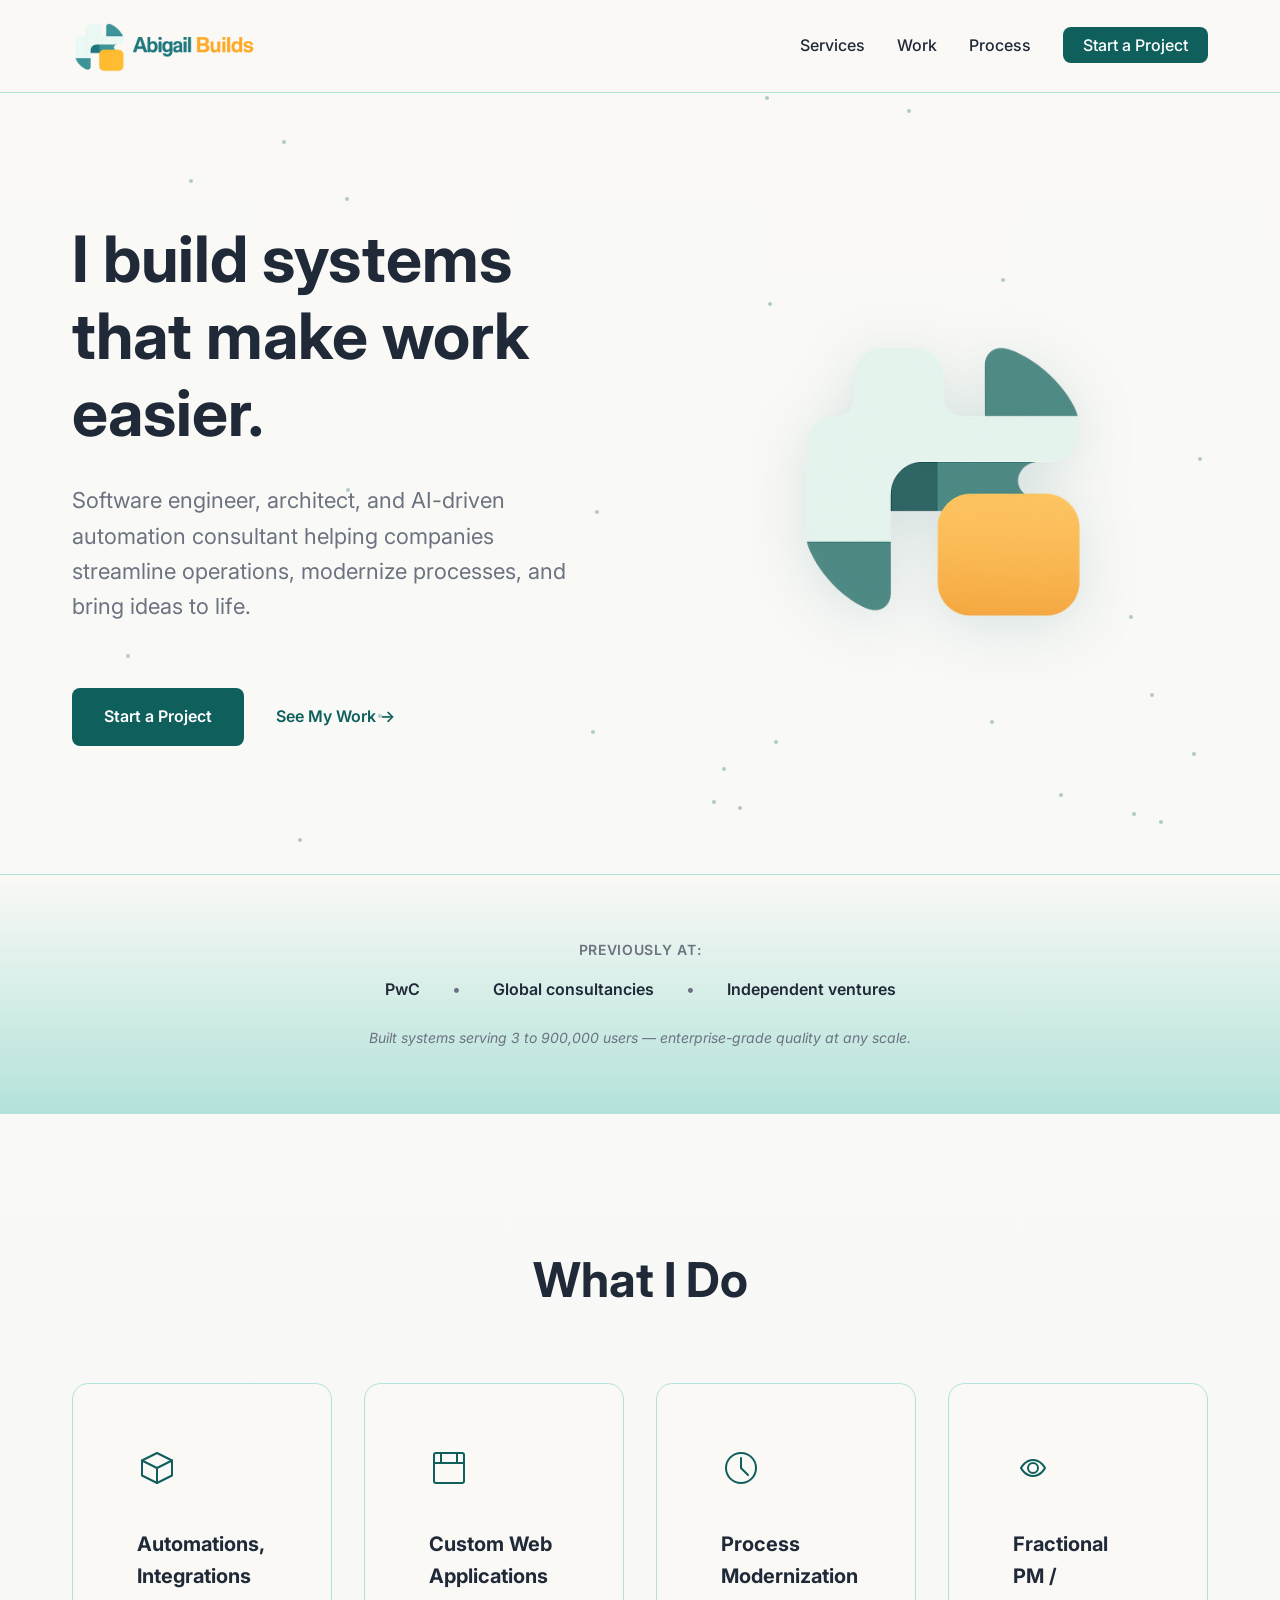
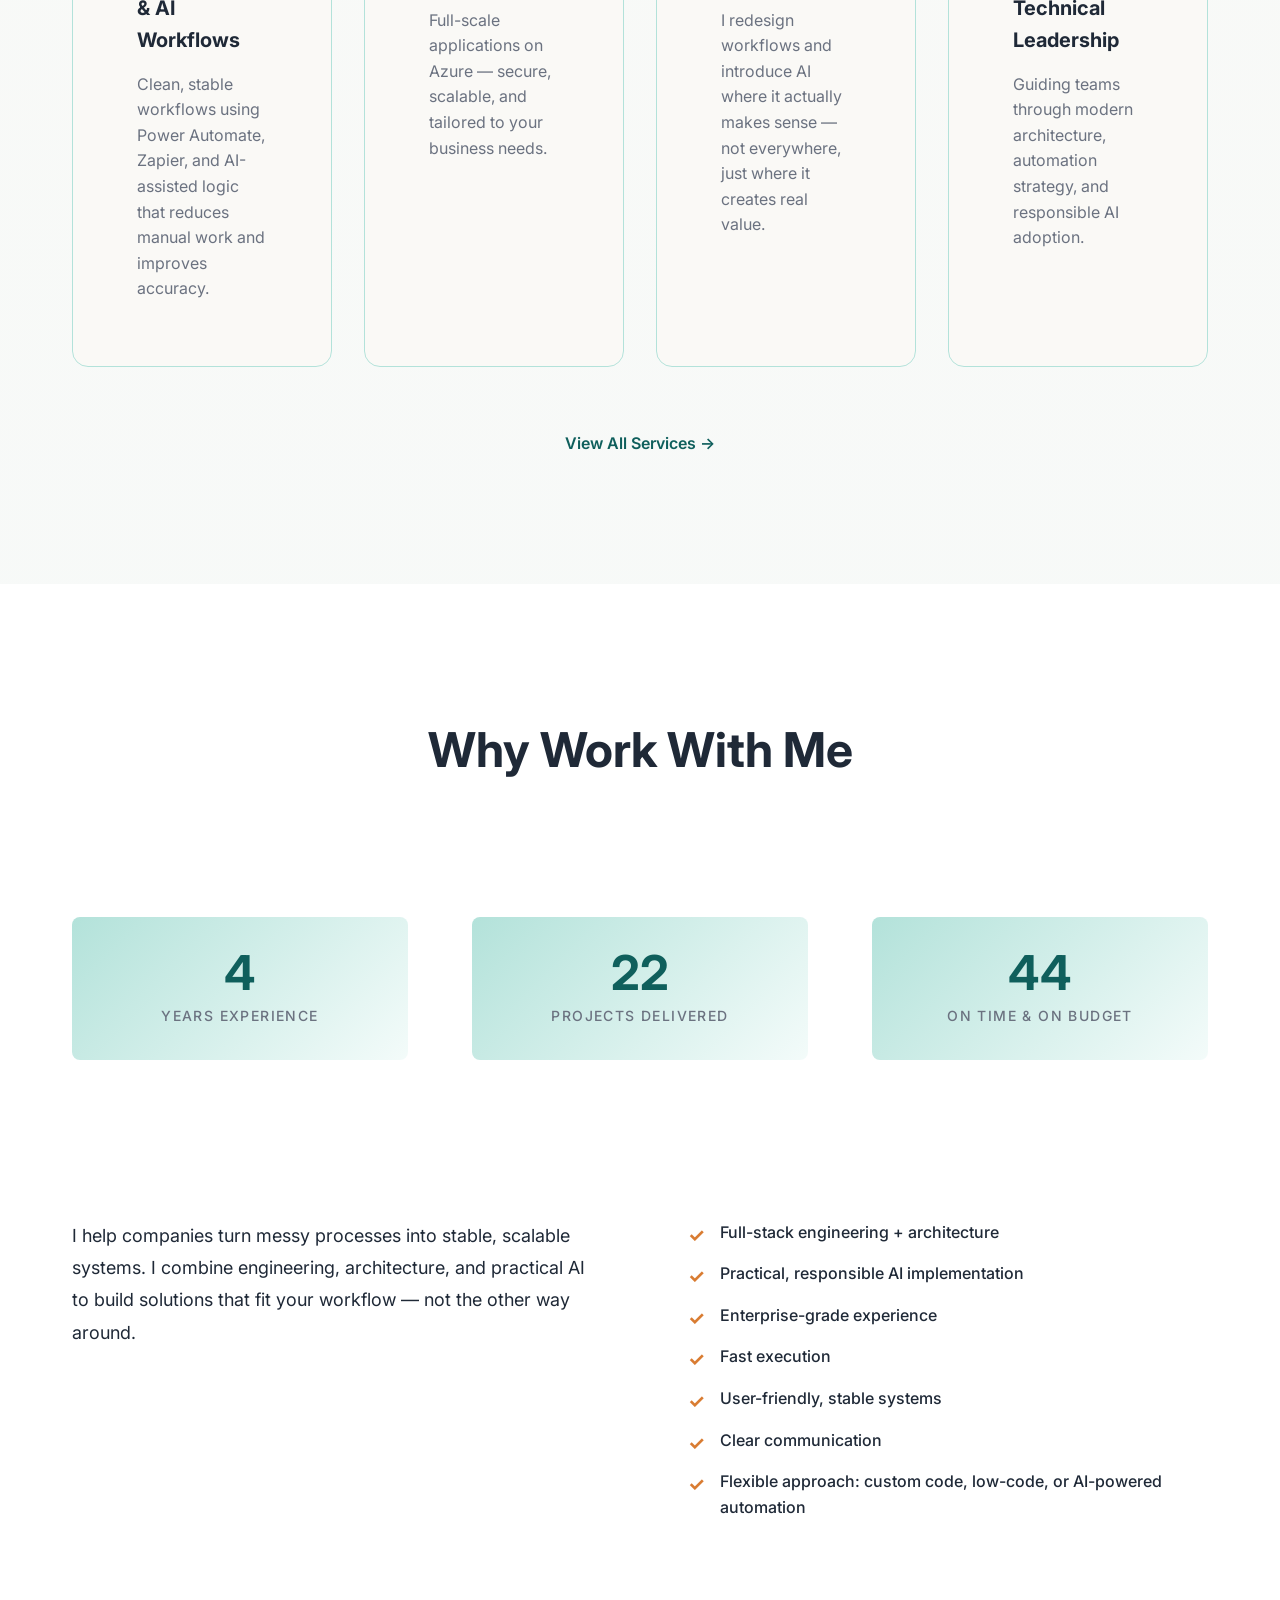
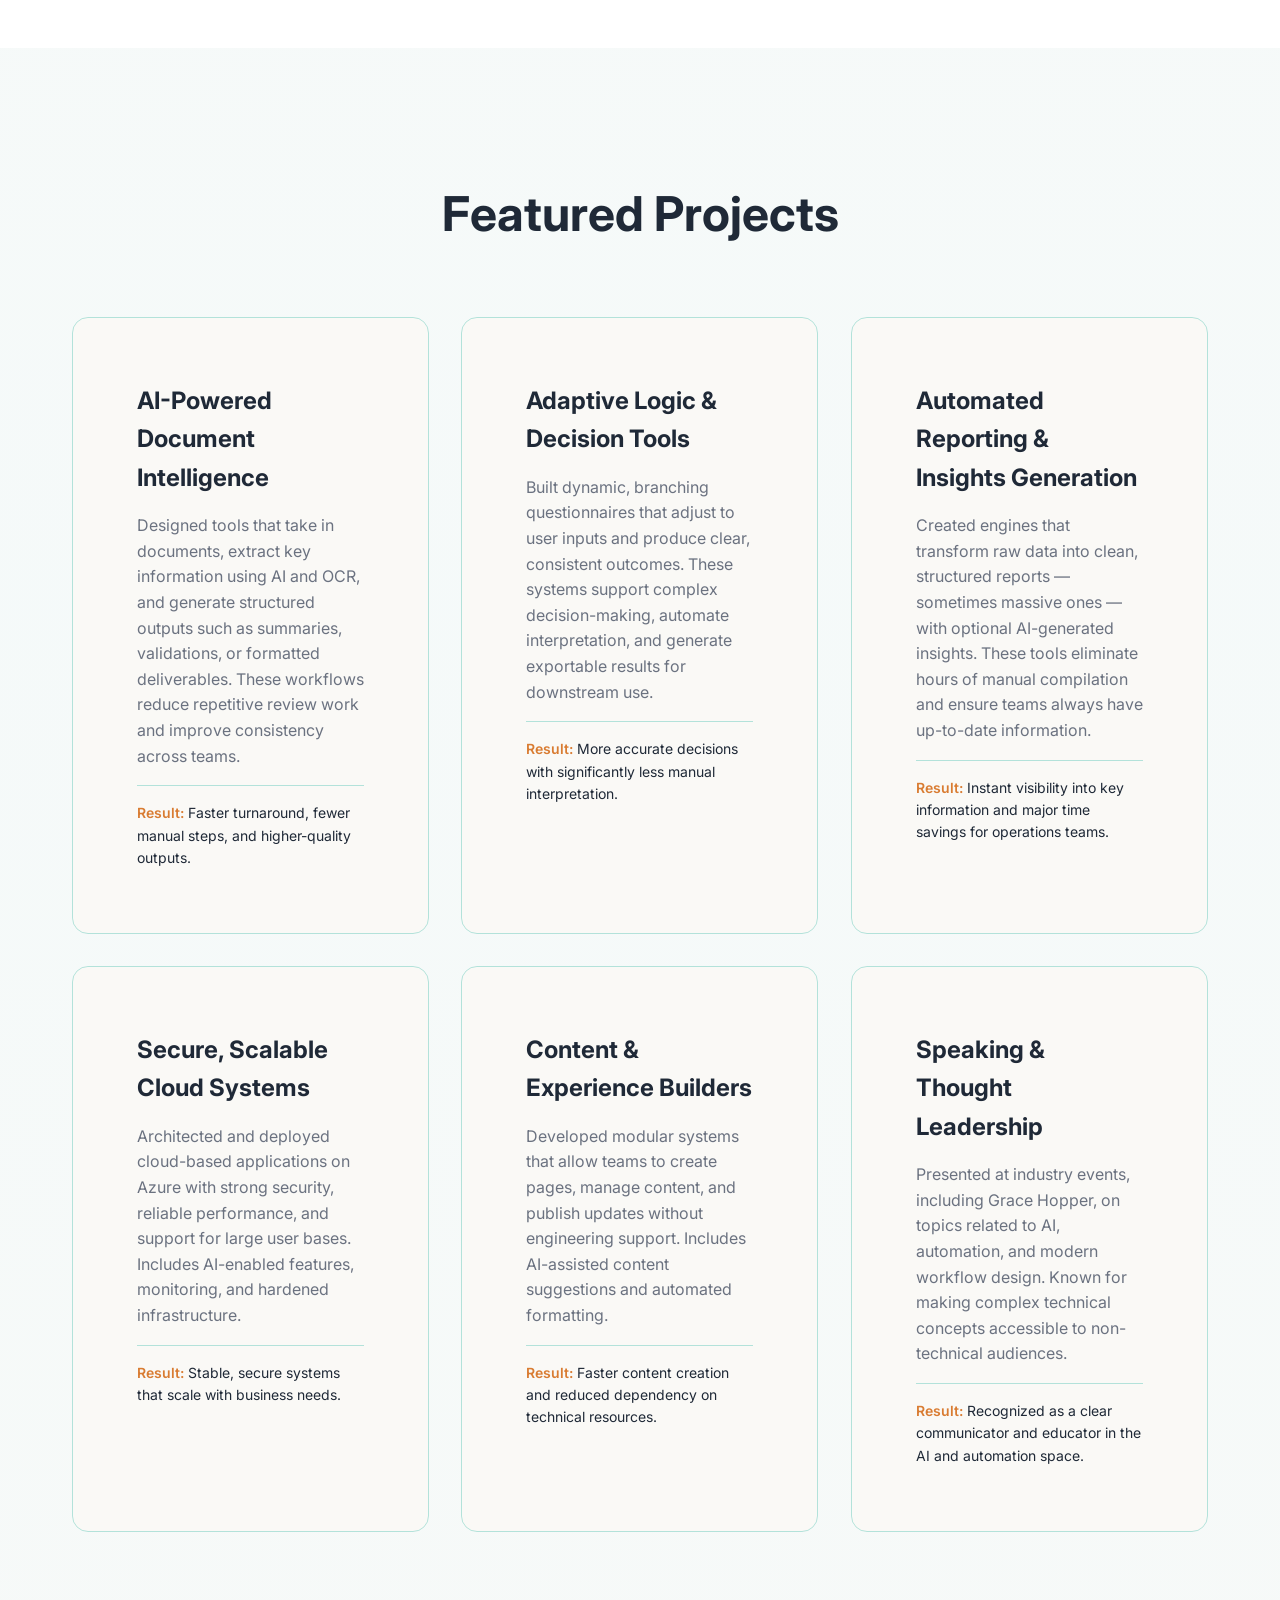
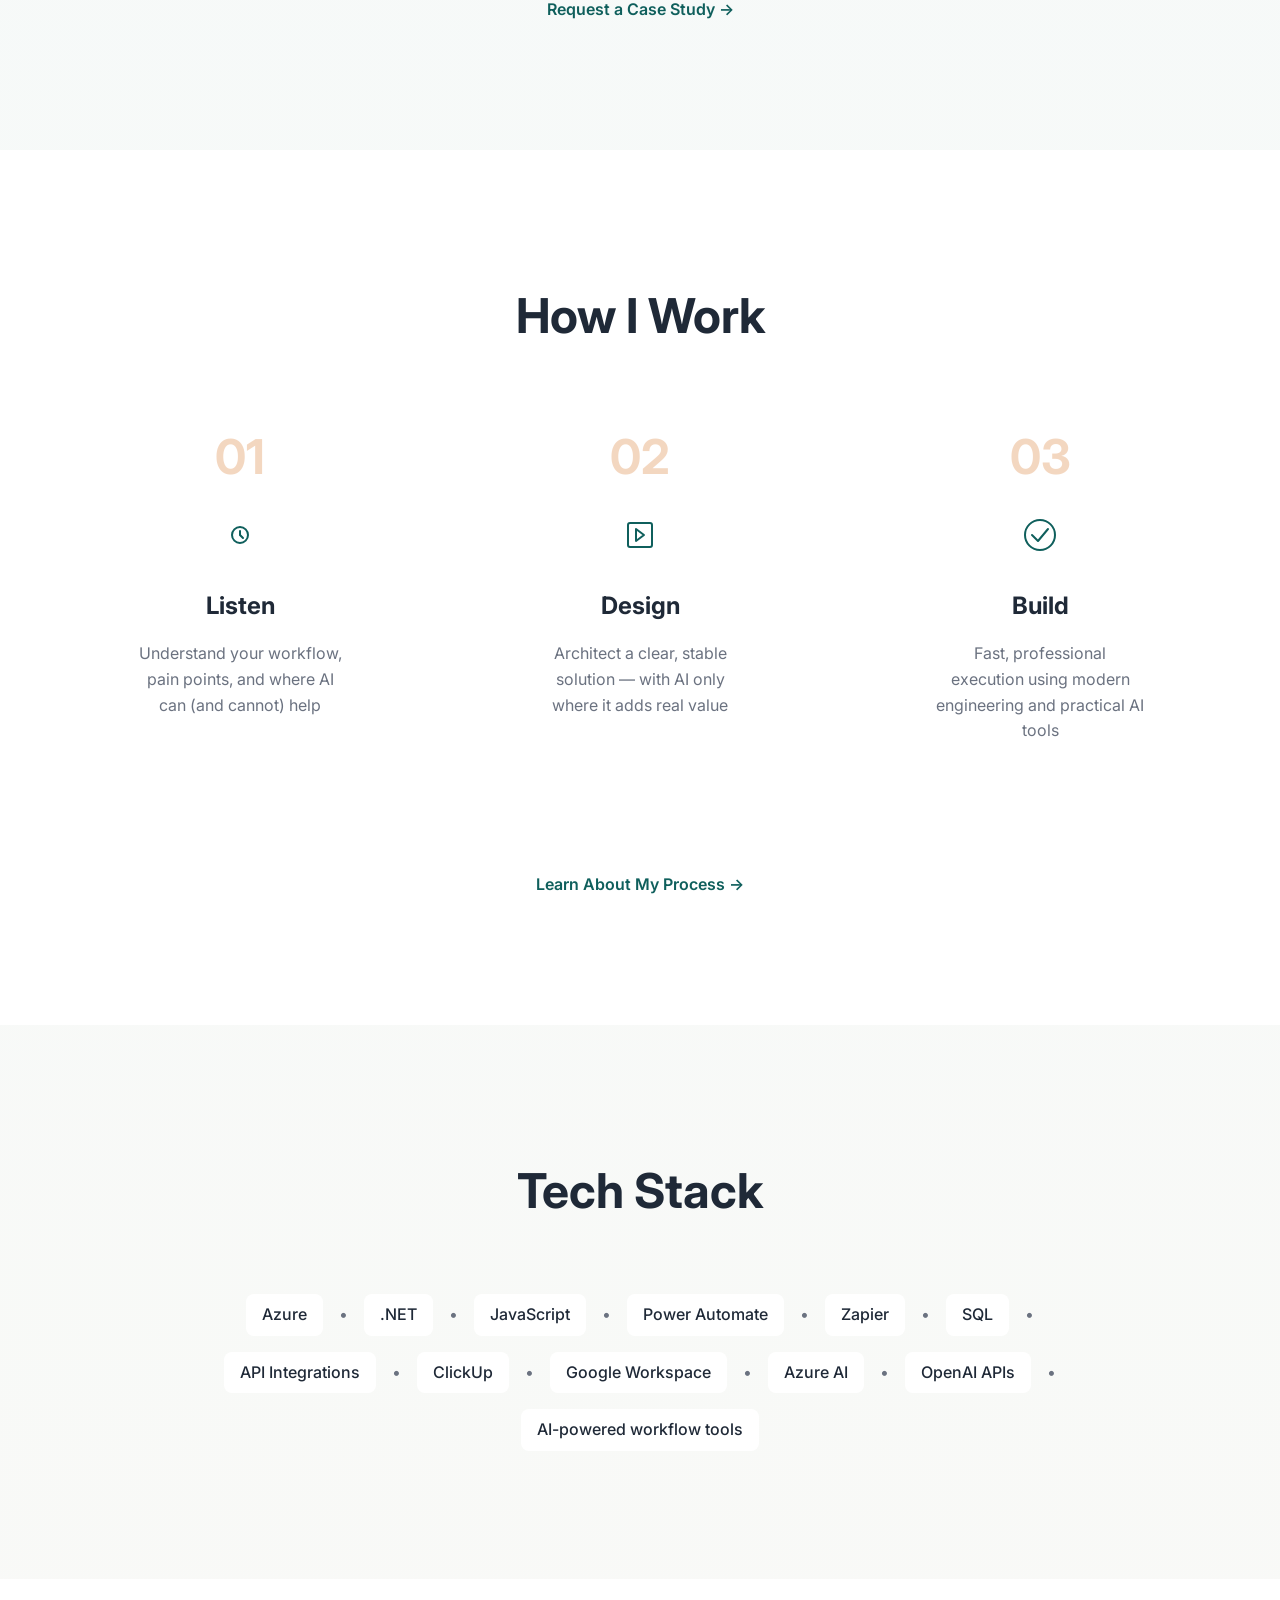
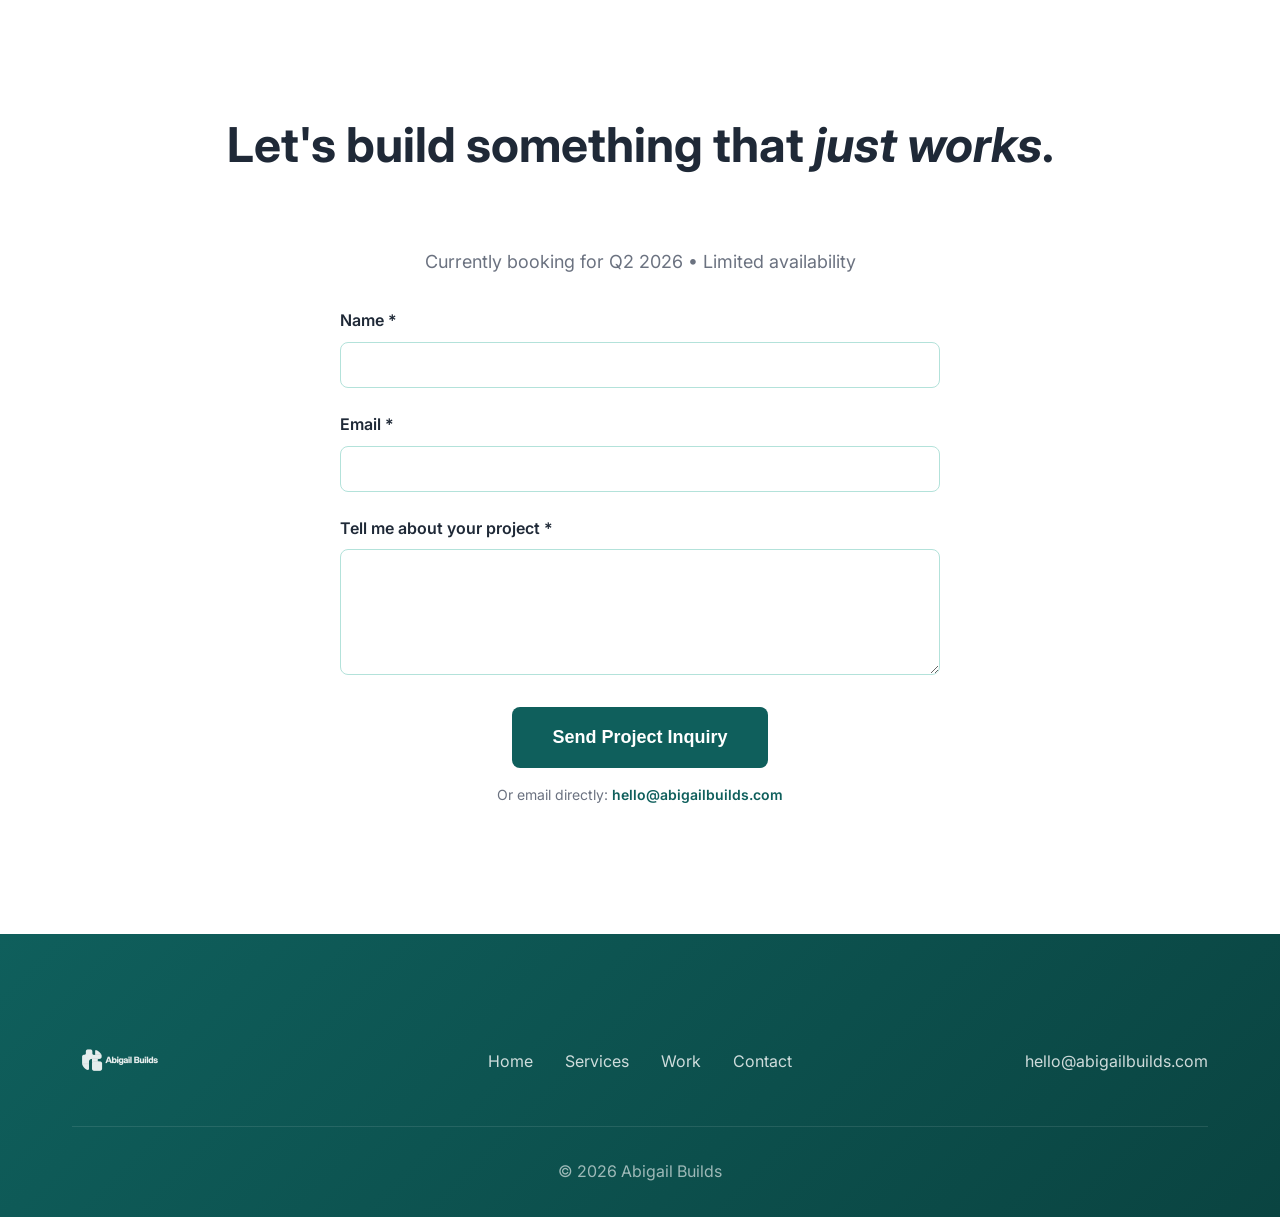
==== commit cff3a593: "Replace applications service content." ====
--- a/index.html
+++ b/index.html
@@ -10,6 +10,30 @@
     <link rel="preconnect" href="https://fonts.googleapis.com">
     <link rel="preconnect" href="https://fonts.gstatic.com" crossorigin>
     <link href="https://fonts.googleapis.com/css2?family=Inter:wght@300;400;500;600;700&display=swap" rel="stylesheet">
+    <meta property="og:title" content="Abigail Builds - Modern Systems Powered by Clean Architecture & Practical AI">
+    <meta property="og:description" content="Software engineer, architect, and AI-driven automation consultant helping companies streamline operations, modernize processes, and bring ideas to life.">
+    <meta property="og:type" content="website">
+    <meta property="og:url" content="https://abigailbuilds.com/">
+    <meta property="og:image" content="https://abigailbuilds.com/images/brand/logo-horizontal.png">
+    <meta name="twitter:card" content="summary_large_image">
+    <meta name="twitter:title" content="Abigail Builds - Modern Systems Powered by Clean Architecture & Practical AI">
+    <meta name="twitter:description" content="Software engineer, architect, and AI-driven automation consultant helping companies streamline operations, modernize processes, and bring ideas to life.">
+    <meta name="twitter:image" content="https://abigailbuilds.com/images/brand/logo-horizontal.png">
+    <link rel="canonical" href="https://abigailbuilds.com/">
+    <script type="application/ld+json">
+    {
+      "@context": "https://schema.org",
+      "@type": "Person",
+      "name": "Abigail Builds",
+      "url": "https://abigailbuilds.com/",
+      "image": "https://abigailbuilds.com/images/brand/logo-horizontal.png",
+      "sameAs": [
+        "https://www.linkedin.com/in/abigailbuilds"
+      ],
+      "jobTitle": "Software Engineer, Architect, AI Consultant",
+      "description": "Software engineer, architect, and AI-driven automation consultant helping companies streamline operations, modernize processes, and bring ideas to life."
+    }
+    </script>
 </head>
 <body id="top">
     <!-- Navigation -->
@@ -89,7 +113,7 @@
                         </svg>
                     </div>
                     <h3>Custom Web Applications</h3>
-                    <p>Full-scale applications on Azure — now enhanced with AI features like smart routing, intelligent search, and automated decision support.</p>
+                    <p>Full-scale applications on Azure — secure, scalable, and tailored to your business needs.</p>
                 </div>
                 <div class="service-card">
                     <div class="service-icon">
--- a/styles.css
+++ b/styles.css
@@ -8,16 +8,86 @@
 }
 
 :root {
-    /* Abigail Builds Brand Colors */
-    --color-primary: #0F5F5C;           /* Deep Teal */
-    --color-primary-dark: #0a4441;      /* Darker Teal for hovers */
-    --color-secondary: #D9F3EE;         /* Soft Mint */
-    --color-accent: #F4A259;            /* Golden Apricot */
-    --color-text: #1f2937;
-    --color-text-light: #6b7280;
-    --color-background: #FAF9F6;        /* Off-White */
-    --color-background-alt: #ffffff;
-    --color-border: #D9F3EE;
+    /* ========================================
+       ABIGAIL BUILDS BRAND COLORS
+       ======================================== */
+    
+    /* Primary Colors */
+    --color-primary: #0F5F5C;           /* Deep Teal - Main brand color */
+    --color-secondary: #b3e2da;         /* Tech Mint - Supporting color */
+    --color-accent: #d97c32;            /* Apricot Pro - Accent/CTA color */
+    --color-background: #FAF9F6;        /* Off-White - Main background */
+    
+    /* Deep Teal Variations */
+    --color-teal-lighter-2: #1A8A84;    /* +40% lighter */
+    --color-teal-lighter-1: #137470;    /* +20% lighter */
+    --color-teal-base: #0F5F5C;         /* Base Deep Teal */
+    --color-teal-darker-1: #0a4441;     /* -20% darker */
+    --color-teal-darker-2: #072f2d;     /* -40% darker */
+    
+    /* Tech Mint Variations */
+    --color-mint-lighter-2: #FFFFFF;    /* +40% lighter (white) */
+    --color-mint-lighter-1: #EFF9F7;    /* +20% lighter */
+    --color-mint-base: #b3e2da;         /* Base Tech Mint */
+    --color-mint-darker-1: #B3E5DB;     /* -20% darker */
+    --color-mint-darker-2: #8DD7C8;     /* -40% darker */
+    
+    /* Apricot Pro Variations */
+    --color-apricot-lighter-2: #FDD4A8; /* +40% lighter */
+    --color-apricot-lighter-1: #F8BB81; /* +20% lighter */
+    --color-apricot-base: #d97c32;      /* Base Apricot Pro */
+    --color-apricot-darker-1: #E6803F;  /* -20% darker */
+    --color-apricot-darker-2: #D85F25;  /* -40% darker */
+    
+    /* Semantic Color Aliases for easier use */
+    --color-primary-hover: var(--color-teal-darker-1);
+    --color-primary-active: var(--color-teal-darker-2);
+    --color-primary-dark: var(--color-teal-darker-1);  /* Fix missing primary-dark */
+    --color-accent-hover: var(--color-apricot-darker-1);
+    --color-accent-active: var(--color-apricot-darker-2);
+    
+    /* Text Colors */
+    --color-text: #1f2937;              /* Dark gray for main text */
+    --color-text-light: #6b7280;        /* Lighter gray for secondary text */
+    --color-text-muted: #9ca3af;        /* Muted gray for less important text */
+    --color-text-on-dark: #ffffff;      /* White text for dark backgrounds */
+    --color-text-on-accent: #ffffff;    /* White text for accent backgrounds */
+    
+    /* Background Colors */
+    --color-background-alt: var(--color-mint-lighter-2); /* White alternative */
+    --color-background-card: var(--color-mint-lighter-2); /* Card backgrounds */
+    --color-background-section: var(--color-mint-lighter-1); /* Section backgrounds */
+    
+    /* Border & Divider Colors */
+    --color-border: var(--color-secondary);
+    --color-border-light: var(--color-mint-lighter-1);
+    --color-border-muted: #e5e7eb;
+    
+    /* State Colors */
+    --color-success: var(--color-teal-base);
+    --color-warning: var(--color-accent);
+    --color-error: #dc2626;             /* Red for errors */
+    --color-info: var(--color-teal-lighter-1);
+    
+    /* Opacity-based Color Variations */
+    --color-primary-10: rgba(15, 95, 92, 0.1);
+    --color-primary-15: rgba(15, 95, 92, 0.15);
+    --color-primary-20: rgba(15, 95, 92, 0.2);
+    --color-secondary-30: rgba(179, 226, 218, 0.3);
+    --color-accent-30: rgba(217, 124, 50, 0.3);
+    --color-background-95: rgba(250, 249, 246, 0.95);
+    --color-white-10: rgba(255, 255, 255, 0.1);
+    --color-white-50: rgba(255, 255, 255, 0.5);
+    --color-white-60: rgba(255, 255, 255, 0.6);
+    --color-white-80: rgba(255, 255, 255, 0.8);
+    --color-black-10: rgba(0, 0, 0, 0.1);
+    
+    /* Shadow Colors */
+    --shadow-primary: 0 10px 30px var(--color-primary-10);
+    --shadow-primary-strong: 0 10px 30px var(--color-primary-15);
+    --shadow-card: 0 10px 30px var(--color-black-10);
+    --shadow-accent: 0 4px 12px var(--color-accent-30);
+    --shadow-focus: 0 0 0 3px var(--color-primary-10);
     
     /* Typography */
     --font-family: 'Inter', -apple-system, BlinkMacSystemFont, 'Segoe UI', system-ui, sans-serif;
@@ -83,7 +153,7 @@
 .navbar {
     position: sticky;
     top: 0;
-    background-color: rgba(250, 249, 246, 0.95);
+    background-color: var(--color-background-95);
     backdrop-filter: blur(10px);
     border-bottom: 1px solid var(--color-secondary);
     padding: var(--spacing-sm) 0;
@@ -107,7 +177,7 @@
 }
 
 .logo-img {
-    height: 40px;
+    height: 60px;
     width: auto;
     transition: opacity var(--transition-speed);
 }
@@ -259,13 +329,13 @@
     max-width: 450px;
     height: auto;
     animation: float 6s ease-in-out infinite;
-    filter: drop-shadow(0 10px 30px rgba(15, 95, 92, 0.15));
+    filter: drop-shadow(0 10px 30px var(--color-primary-15));
 }
 
 .hero-shape {
     width: 400px;
     height: 400px;
-    background: linear-gradient(135deg, rgba(15, 95, 92, 0.1) 0%, rgba(217, 243, 238, 0.3) 100%);
+    background: linear-gradient(135deg, var(--color-primary-10) 0%, var(--color-secondary-30) 100%);
     border-radius: 50%;
     animation: float 6s ease-in-out infinite;
 }
@@ -297,8 +367,9 @@
 
 .btn-primary:hover {
     background-color: var(--color-primary-dark);
+    color: white;
     transform: translateY(-2px);
-    box-shadow: 0 10px 20px rgba(37, 99, 235, 0.2);
+    box-shadow: 0 10px 20px rgba(15, 95, 92, 0.2);
 }
 
 .btn-large {
@@ -402,7 +473,7 @@
 
 .service-card:hover {
     transform: translateY(-5px);
-    box-shadow: 0 10px 30px rgba(0, 0, 0, 0.1);
+    box-shadow: var(--shadow-card);
     border-color: var(--color-primary);
 }
 
@@ -534,7 +605,7 @@
 
 .project-card:hover {
     transform: translateY(-5px);
-    box-shadow: 0 10px 30px rgba(0, 0, 0, 0.1);
+    box-shadow: var(--shadow-card);
     border-color: var(--color-primary);
 }
 
@@ -642,7 +713,7 @@
     background-color: var(--color-accent);
     color: white;
     transform: translateY(-2px);
-    box-shadow: 0 4px 12px rgba(244, 162, 89, 0.3);
+    box-shadow: var(--shadow-accent);
 }
 
 .tech-separator {
@@ -710,7 +781,7 @@
 
 input[type="text"]:invalid:not(:placeholder-shown),
 input[type="email"]:invalid:not(:placeholder-shown) {
-    border-color: #dc2626;
+    border-color: var(--color-error);
 }
 
 label {
@@ -721,7 +792,7 @@
    FOOTER
    ======================================== */
 .footer {
-    background: linear-gradient(135deg, var(--color-primary) 0%, #0a4441 100%);
+    background: linear-gradient(135deg, var(--color-primary) 0%, var(--color-primary-hover) 100%);
     color: white;
     padding: var(--spacing-xl) 0 var(--spacing-md);
 }
@@ -757,7 +828,7 @@
 }
 
 .footer-logo-img {
-    height: 12rem;
+    height: 4rem;
     width: auto;
     opacity: 0.9;
 }
@@ -1086,7 +1157,7 @@
 
 input[type="text"]:invalid:not(:placeholder-shown),
 input[type="email"]:invalid:not(:placeholder-shown) {
-    border-color: #dc2626;
+    border-color: var(--color-error);
 }
 
 label {
@@ -1097,7 +1168,7 @@
    FOOTER
    ======================================== */
 .footer {
-    background: linear-gradient(135deg, var(--color-primary) 0%, #0a4441 100%);
+    background: linear-gradient(135deg, var(--color-primary) 0%, var(--color-primary-hover) 100%);
     color: white;
     padding: var(--spacing-xl) 0 var(--spacing-md);
 }
@@ -1133,7 +1204,7 @@
 }
 
 .footer-logo-img {
-    height: 12rem;
+    height: 4rem;
     width: auto;
     opacity: 0.9;
 }
@@ -1462,7 +1533,7 @@
 
 input[type="text"]:invalid:not(:placeholder-shown),
 input[type="email"]:invalid:not(:placeholder-shown) {
-    border-color: #dc2626;
+    border-color: var(--color-error);
 }
 
 label {
@@ -1473,7 +1544,7 @@
    FOOTER
    ======================================== */
 .footer {
-    background: linear-gradient(135deg, var(--color-primary) 0%, #0a4441 100%);
+    background: linear-gradient(135deg, var(--color-primary) 0%, var(--color-primary-hover) 100%);
     color: white;
     padding: var(--spacing-xl) 0 var(--spacing-md);
 }
@@ -1509,7 +1580,7 @@
 }
 
 .footer-logo-img {
-    height: 12rem;
+    height: 4rem;
     width: auto;
     opacity: 0.9;
 }
@@ -1838,7 +1909,7 @@
 
 input[type="text"]:invalid:not(:placeholder-shown),
 input[type="email"]:invalid:not(:placeholder-shown) {
-    border-color: #dc2626;
+    border-color: var(--color-error);
 }
 
 label {
@@ -1849,7 +1920,7 @@
    FOOTER
    ======================================== */
 .footer {
-    background: linear-gradient(135deg, var(--color-primary) 0%, #0a4441 100%);
+    background: linear-gradient(135deg, var(--color-primary) 0%, var(--color-primary-hover) 100%);
     color: white;
     padding: var(--spacing-xl) 0 var(--spacing-md);
 }
@@ -1885,7 +1956,7 @@
 }
 
 .footer-logo-img {
-    height: 12rem;
+    height: 4rem;
     width: auto;
     opacity: 0.9;
 }
@@ -2214,7 +2285,7 @@
 
 input[type="text"]:invalid:not(:placeholder-shown),
 input[type="email"]:invalid:not(:placeholder-shown) {
-    border-color: #dc2626;
+    border-color: var(--color-error);
 }
 
 label {
@@ -2225,7 +2296,7 @@
    FOOTER
    ======================================== */
 .footer {
-    background: linear-gradient(135deg, var(--color-primary) 0%, #0a4441 100%);
+    background: linear-gradient(135deg, var(--color-primary) 0%, var(--color-primary-hover) 100%);
     color: white;
     padding: var(--spacing-xl) 0 var(--spacing-md);
 }
@@ -2261,7 +2332,7 @@
 }
 
 .footer-logo-img {
-    height: 12rem;
+    height: 4rem;
     width: auto;
     opacity: 0.9;
 }
@@ -2590,7 +2661,7 @@
 
 input[type="text"]:invalid:not(:placeholder-shown),
 input[type="email"]:invalid:not(:placeholder-shown) {
-    border-color: #dc2626;
+    border-color: var(--color-error);
 }
 
 label {
@@ -2601,7 +2672,7 @@
    FOOTER
    ======================================== */
 .footer {
-    background: linear-gradient(135deg, var(--color-primary) 0%, #0a4441 100%);
+    background: linear-gradient(135deg, var(--color-primary) 0%, var(--color-primary-hover) 100%);
     color: white;
     padding: var(--spacing-xl) 0 var(--spacing-md);
 }
@@ -2637,7 +2708,7 @@
 }
 
 .footer-logo-img {
-    height: 12rem;
+    height: 4rem;
     width: auto;
     opacity: 0.9;
 }
@@ -2794,7 +2865,7 @@
 
 @keyframes fadeInUp {
     to {
-        opacity: 1;
+        opacity:  1;
         transform: translateY(0);
     }
 }
@@ -2946,42 +3017,3 @@
         text-align: center;
     }
 }
-
-/* ========================================
-   FORM STYLES
-   ======================================== */
-input[type="text"],
-input[type="email"],
-textarea {
-    transition: border-color var(--transition-speed);
-}
-
-input[type="text"]:focus,
-input[type="email"]:focus,
-textarea:focus {
-    outline: none;
-    border-color: var(--color-primary);
-    box-shadow: 0 0 0 3px rgba(15, 95, 92, 0.1);
-}
-
-input[type="text"]:invalid:not(:placeholder-shown),
-input[type="email"]:invalid:not(:placeholder-shown) {
-    border-color: #dc2626;
-}
-
-label {
-    cursor: pointer;
-}
-
-/* ========================================
-   FOOTER
-   ======================================== */
-.footer {
-    background: linear-gradient(135deg, var(--color-primary) 0%, #0a4441 100%);
-    color: white;
-    padding: var(--spacing-xl) 0 var(--spacing-md);
-}
-
-.footer-content {
-    display: grid;
-    grid-template-columns: 
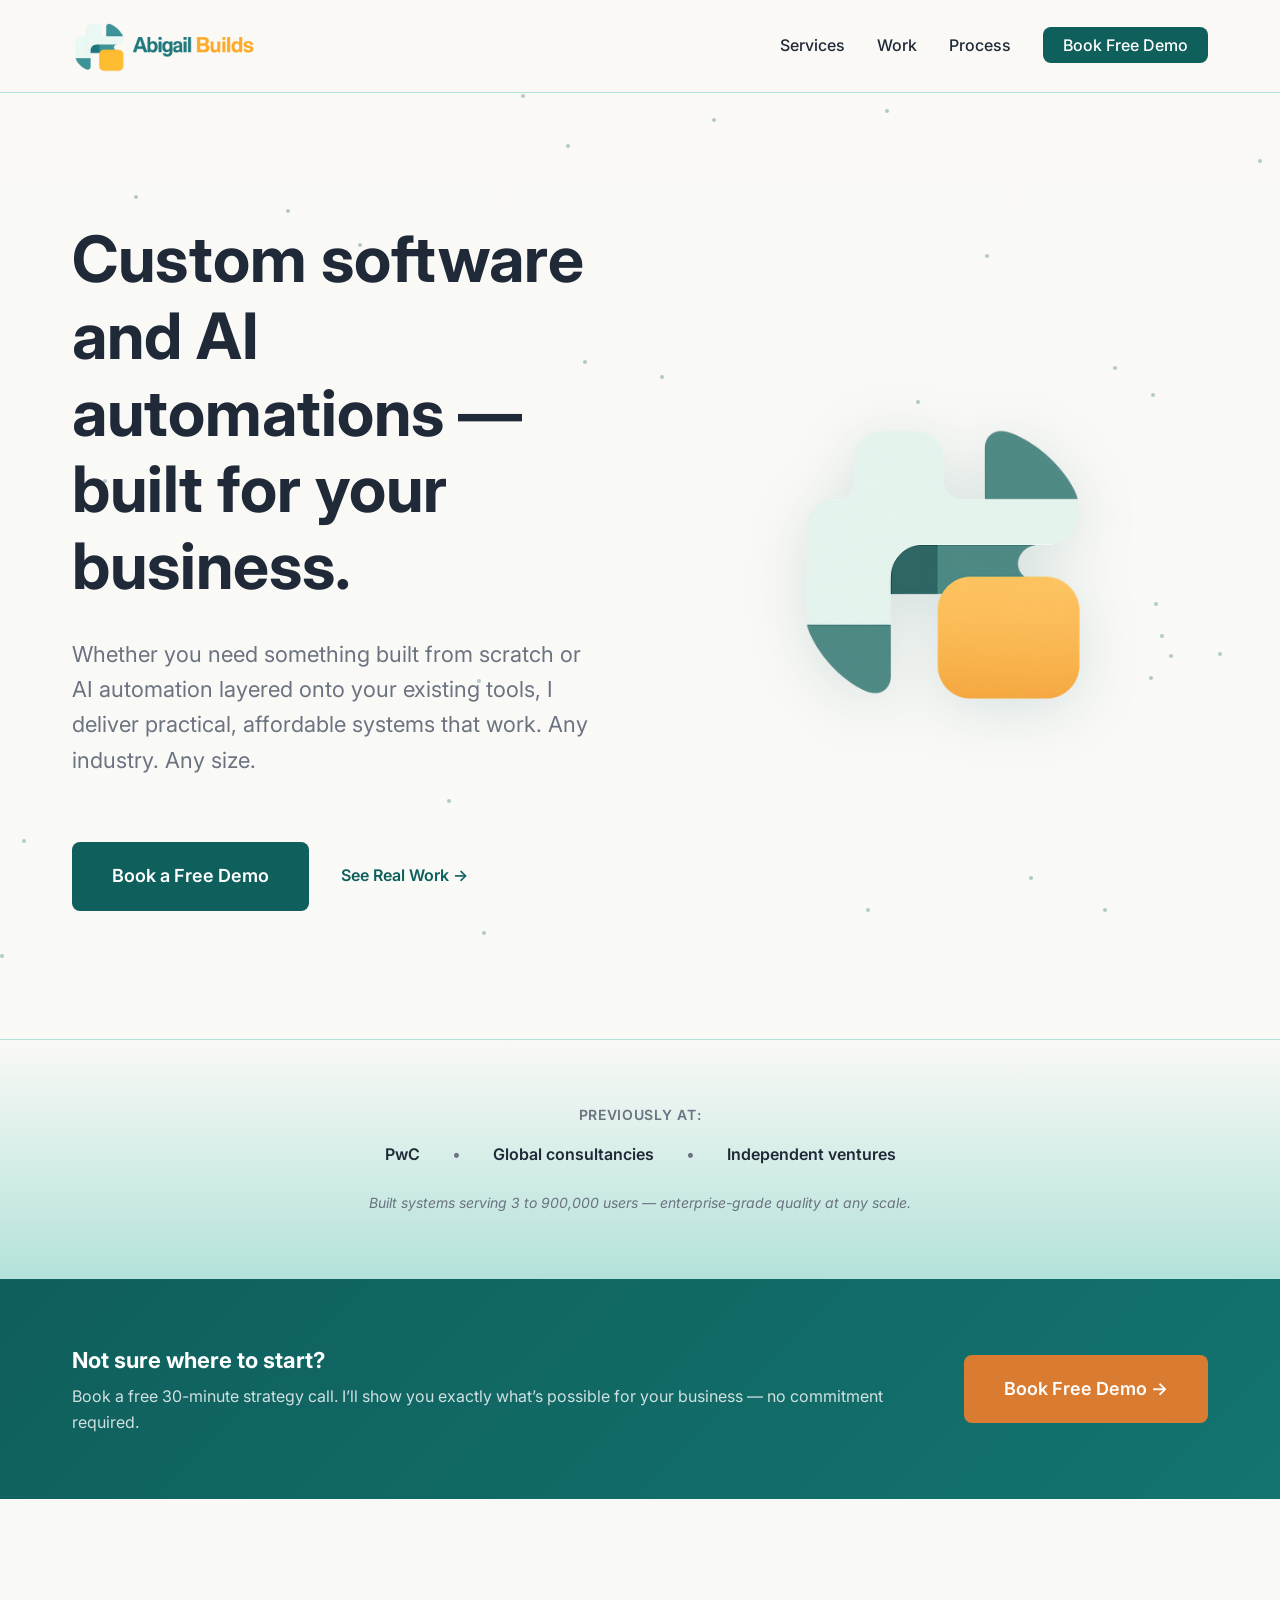
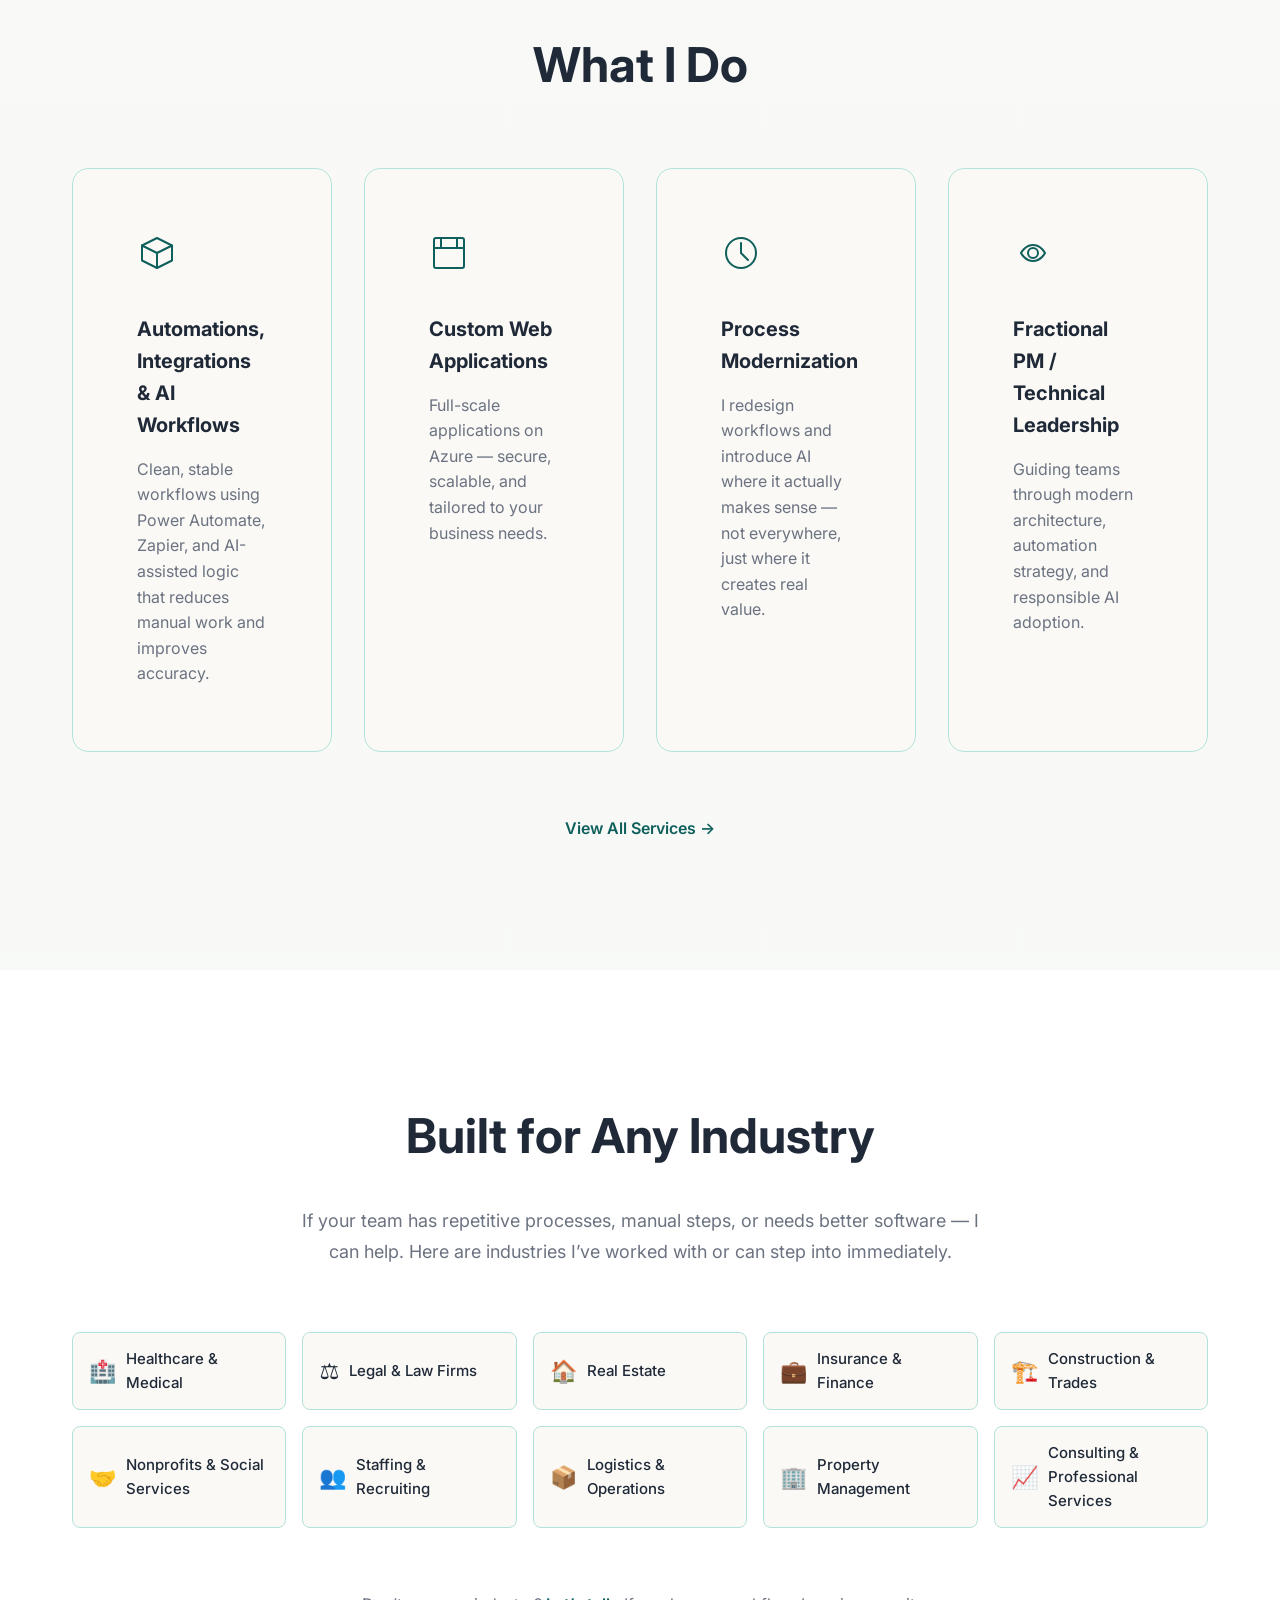
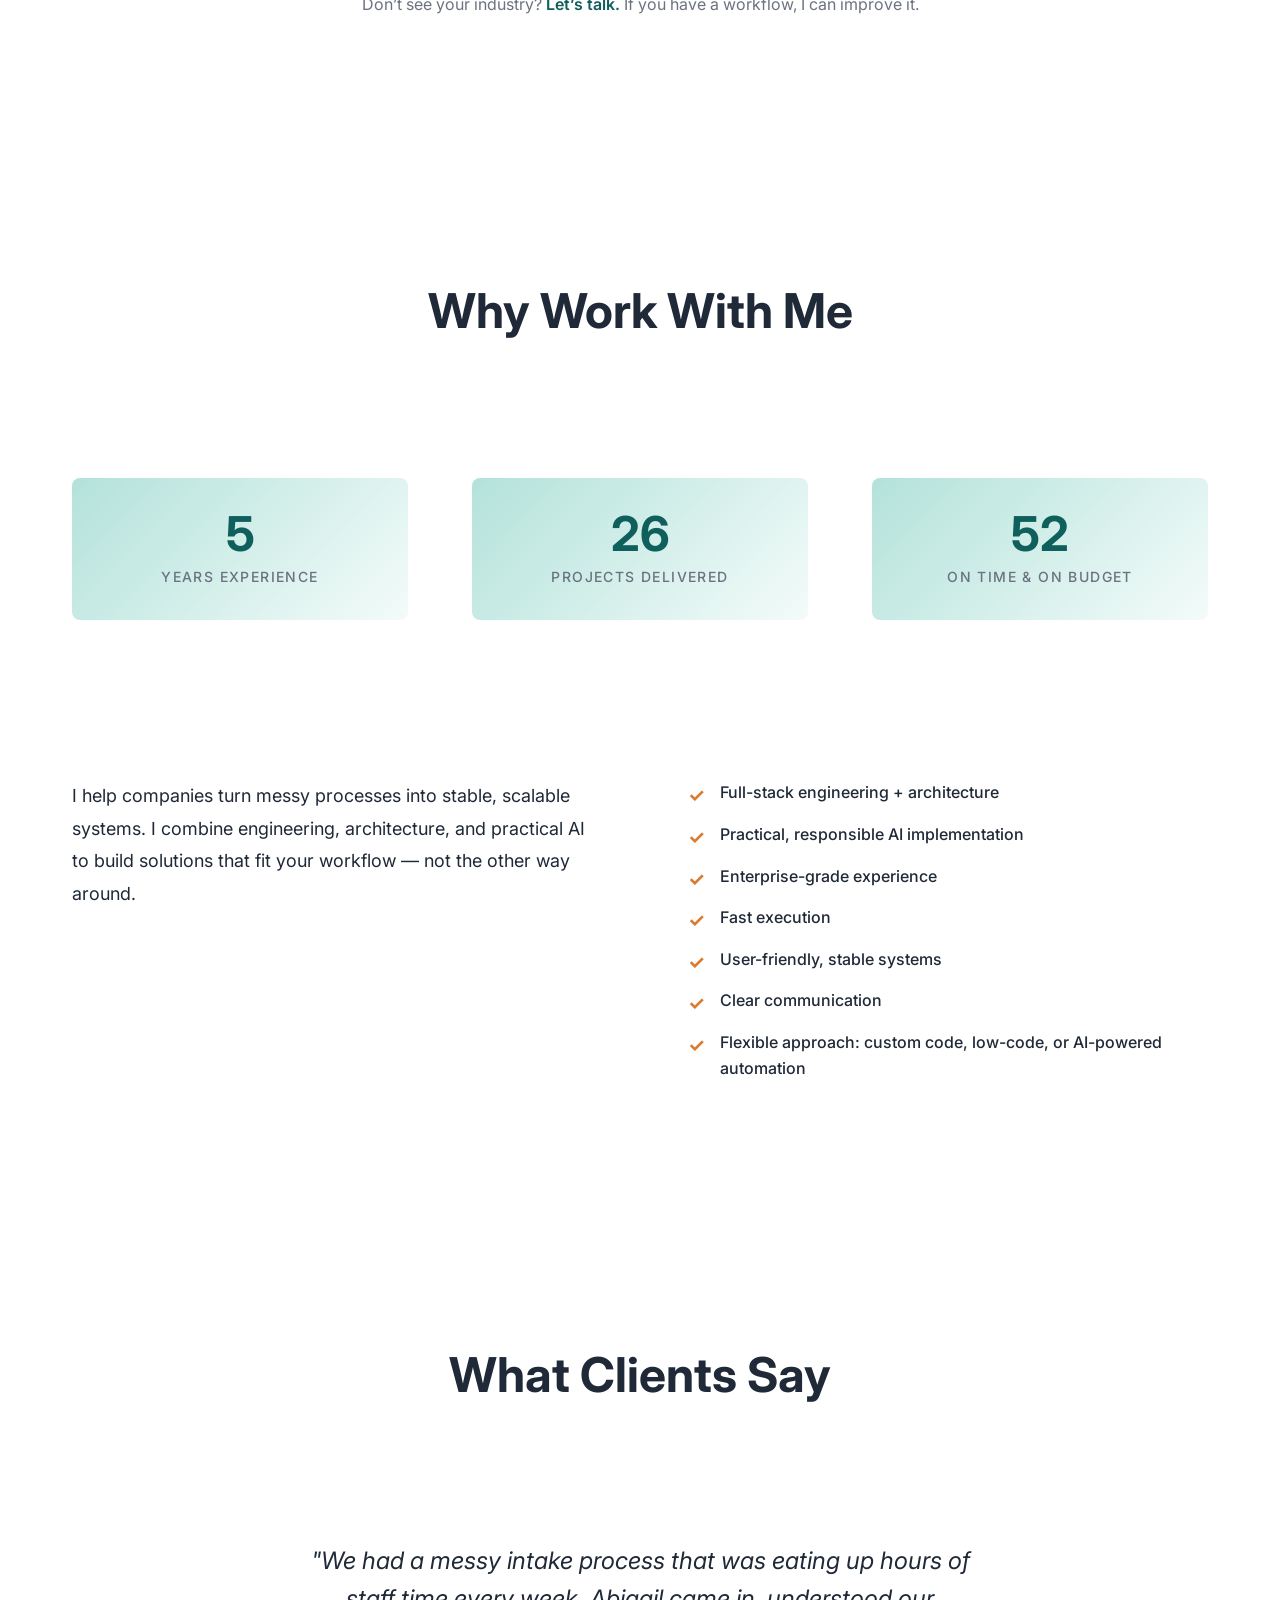
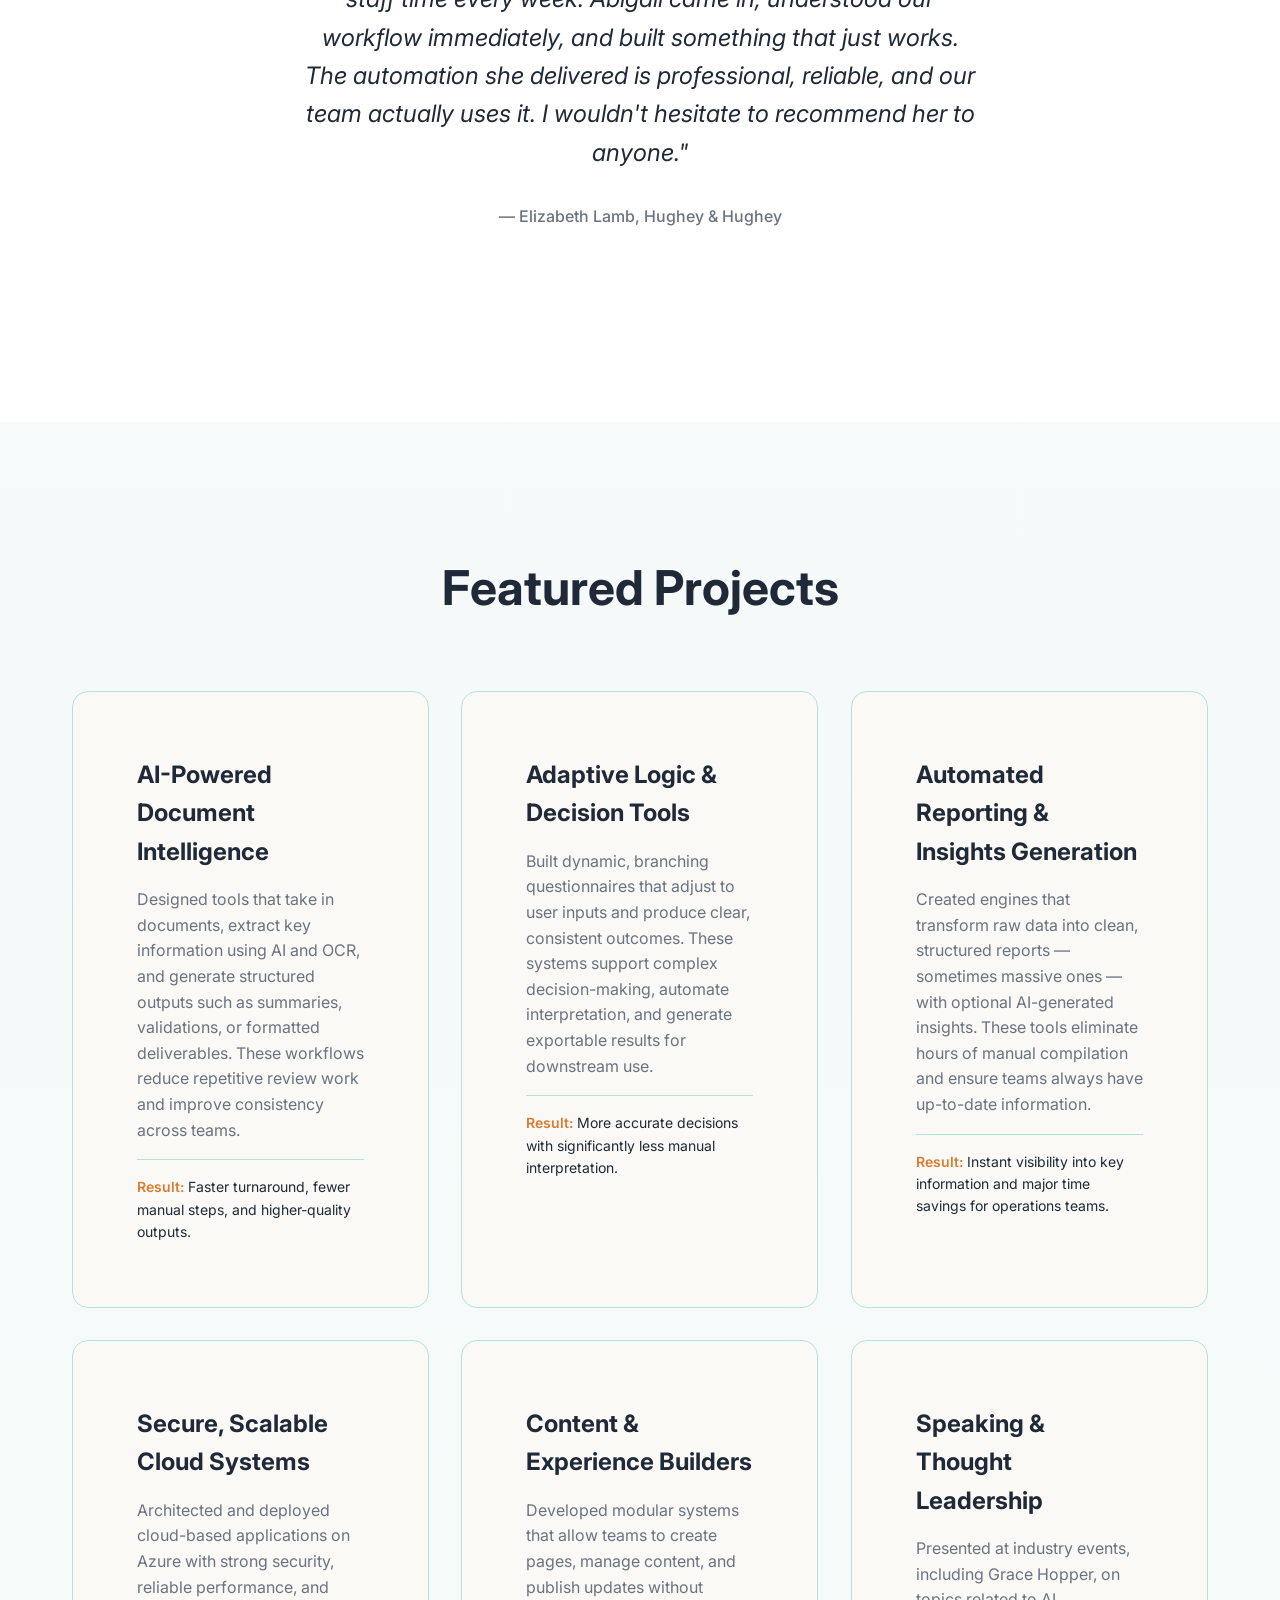
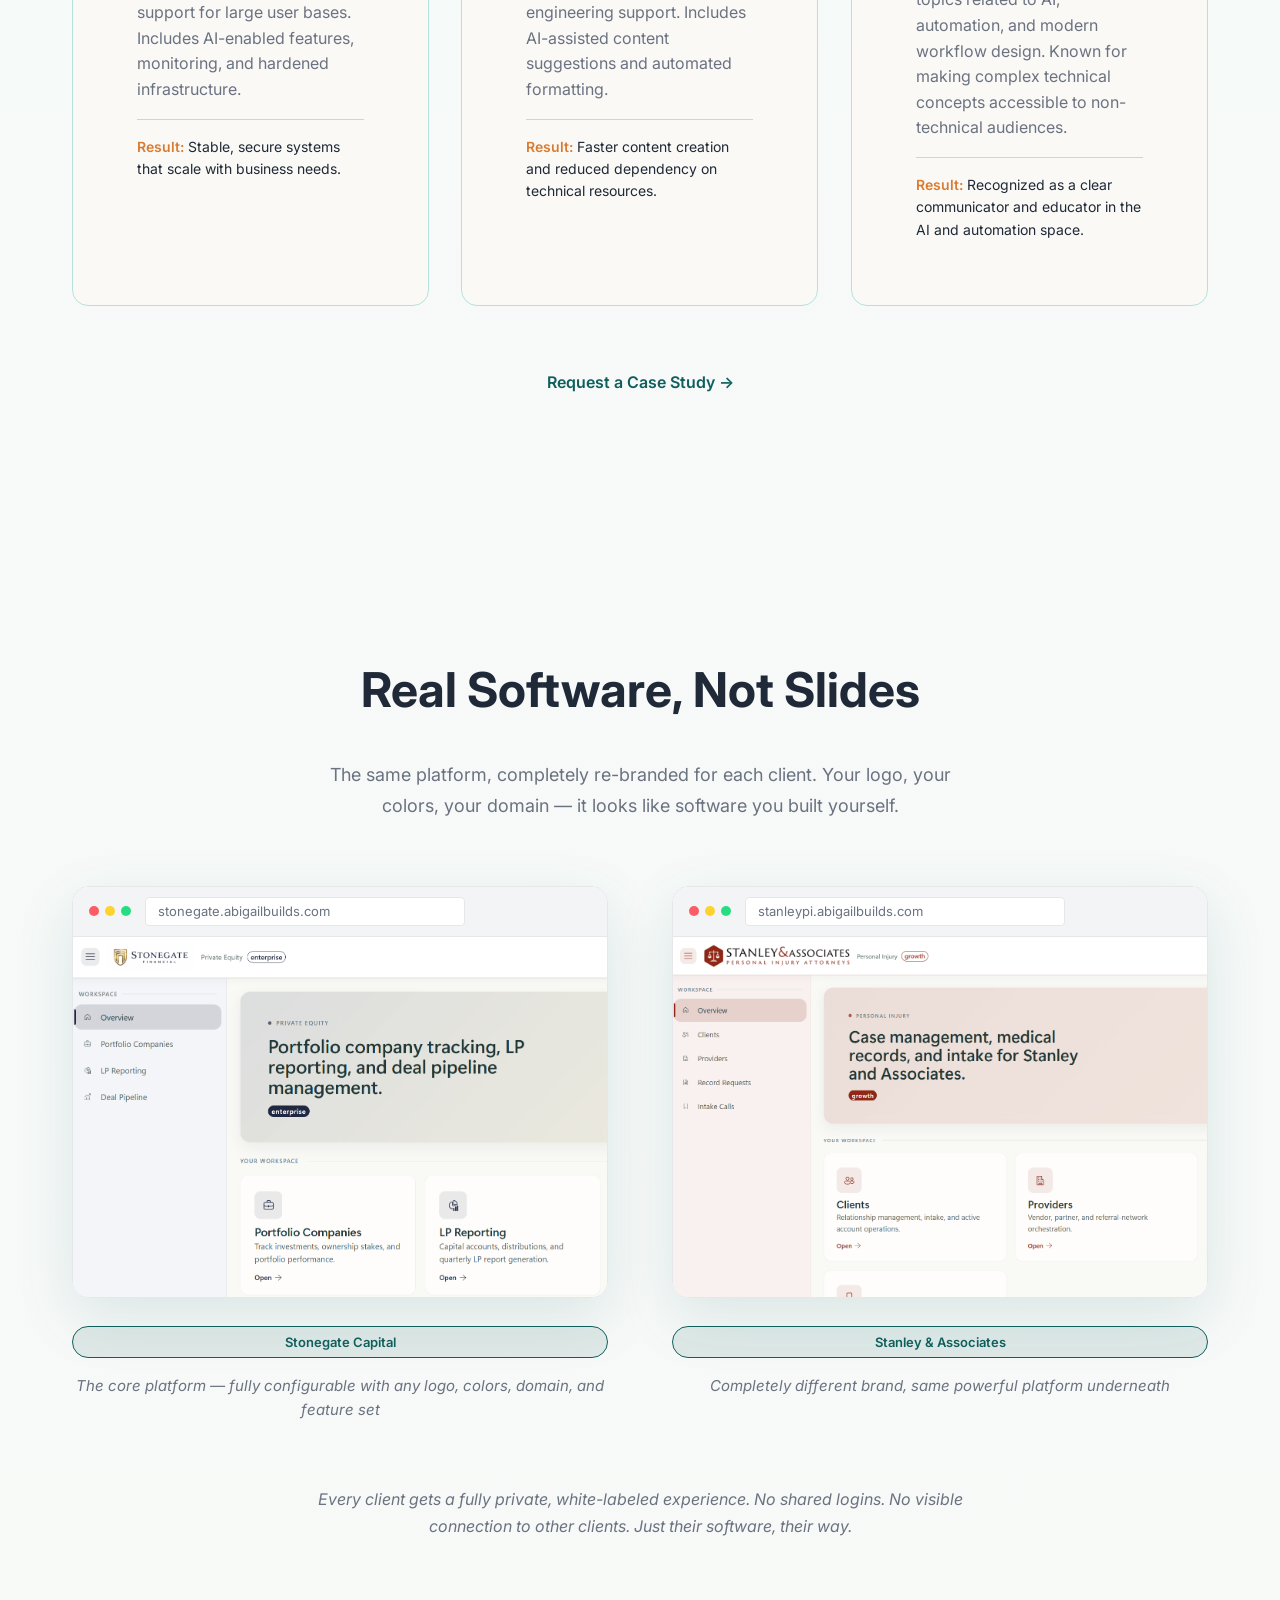
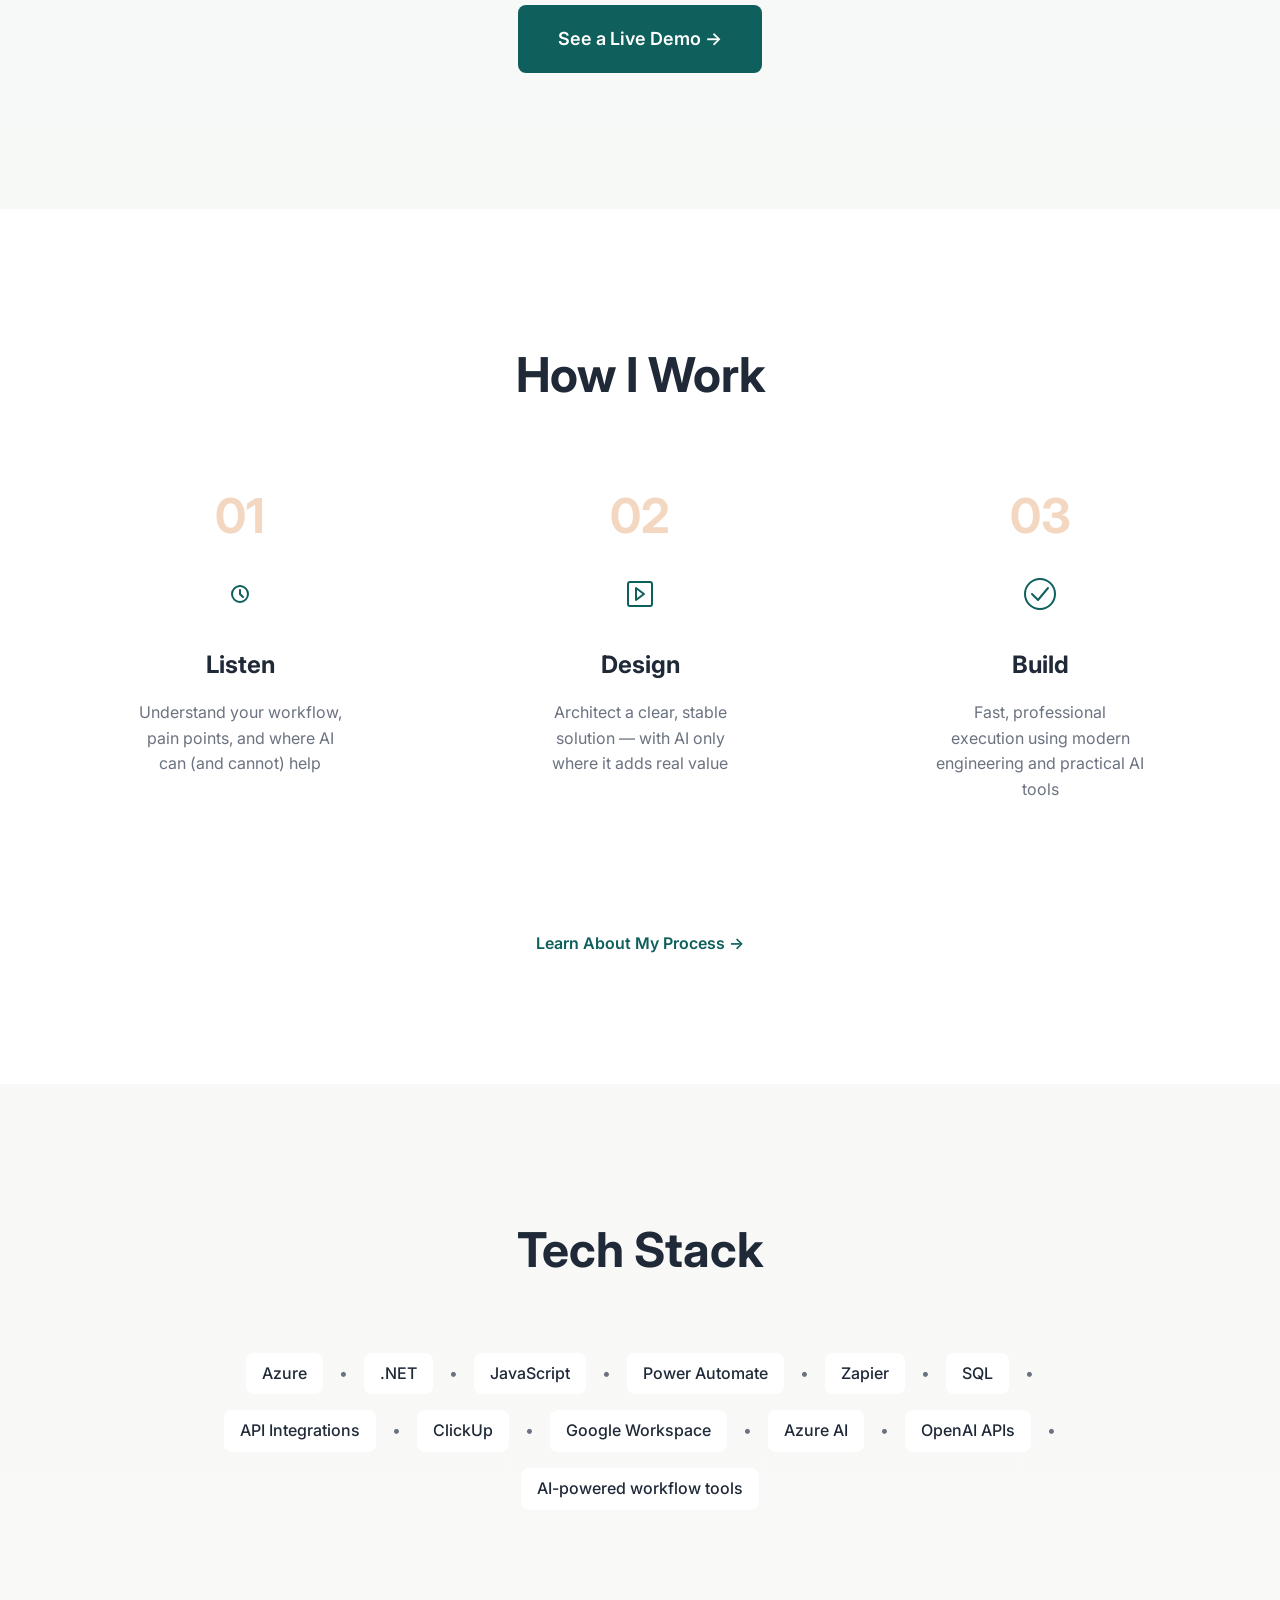
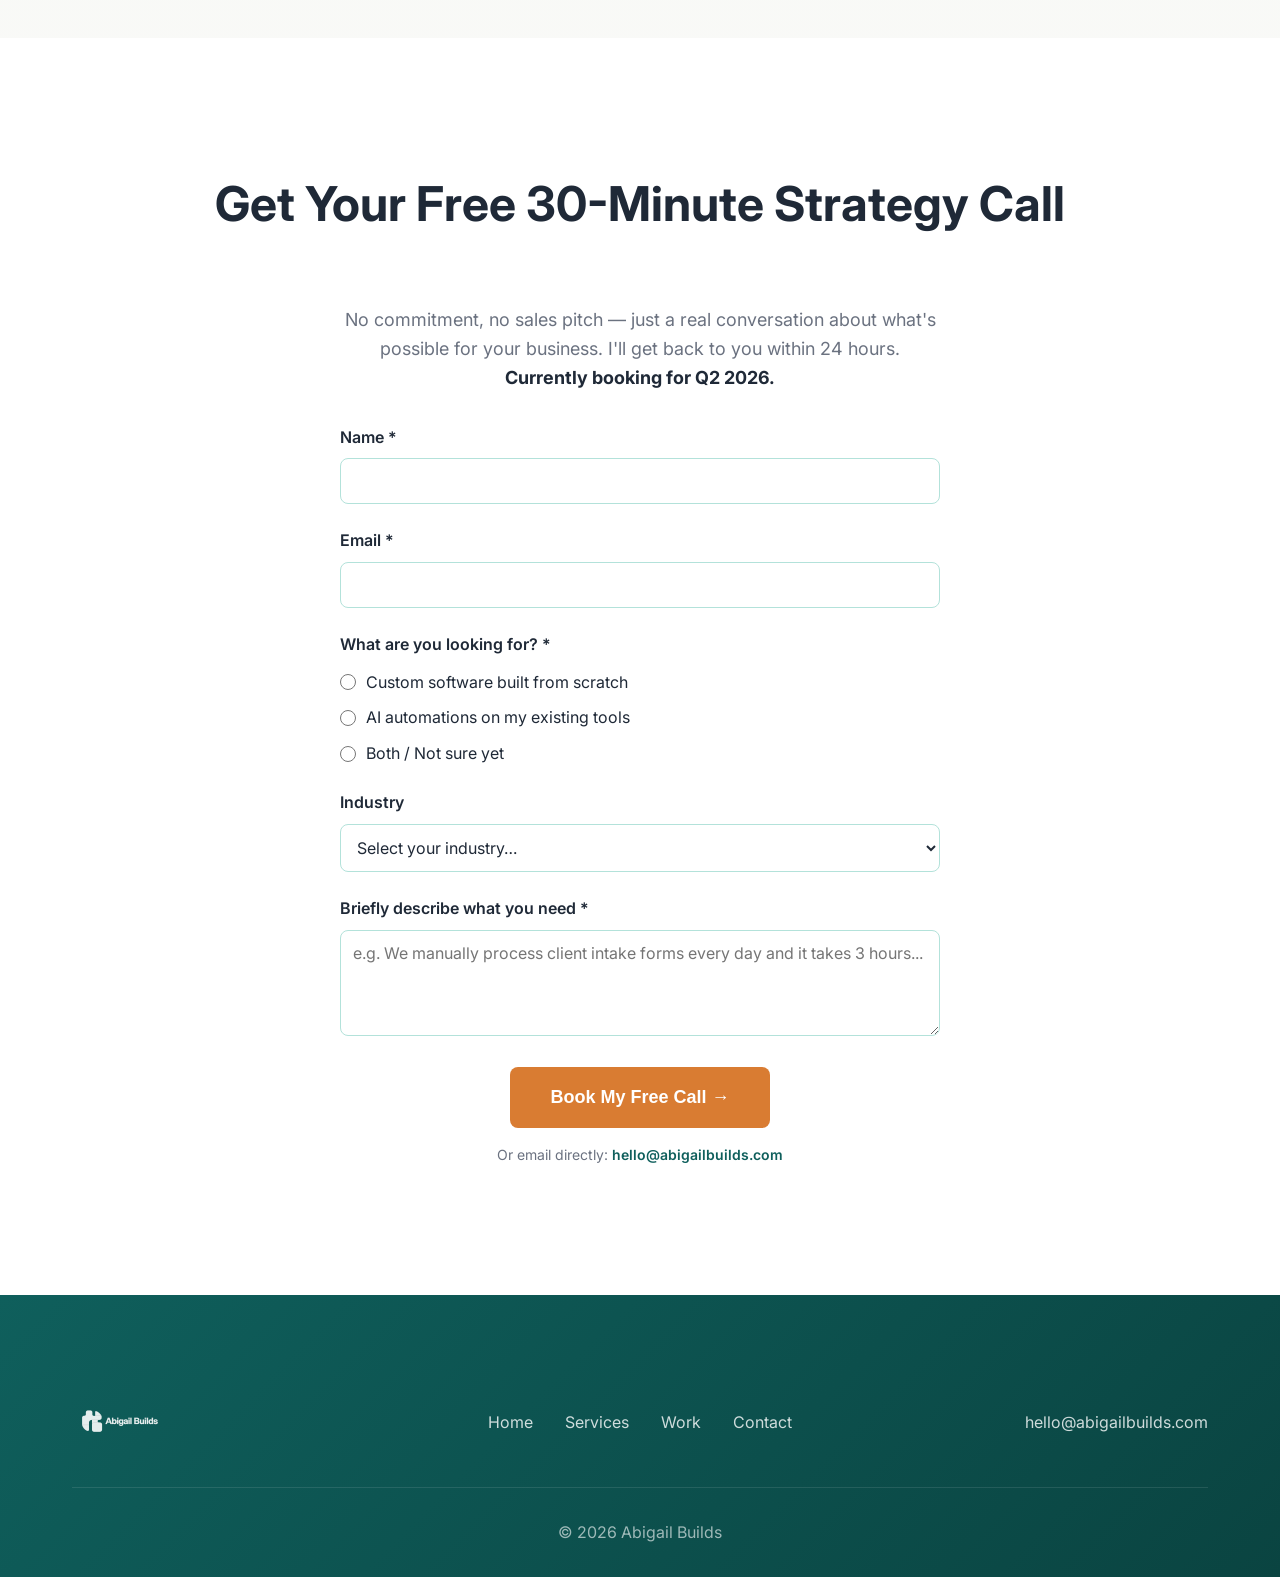
==== commit 24d63a70: "Add demos" ====
--- a/index.html
+++ b/index.html
@@ -3,7 +3,7 @@
 <head>
     <meta charset="UTF-8">
     <meta name="viewport" content="width=device-width, initial-scale=1.0">
-    <meta name="description" content="Software engineer, architect, and AI-driven automation consultant helping companies streamline operations, modernize processes, and bring ideas to life.">
+    <meta name="description" content="Custom software and AI automations built for any industry. Book a free 30-minute strategy call with Abigail Builds — affordable, practical solutions whether you need something built from scratch or automation layered onto your existing tools.">
     <title>Abigail Builds - Modern Systems Powered by Clean Architecture & Practical AI</title>
     <link rel="icon" type="image/x-icon" href="images/brand/favicon.ico">
     <link rel="stylesheet" href="styles.css">
@@ -46,7 +46,7 @@
                 <li><a href="#services">Services</a></li>
                 <li><a href="#work">Work</a></li>
                 <li><a href="#process">Process</a></li>
-                <li><a href="#contact" class="nav-cta">Start a Project</a></li>
+                <li><a href="#contact" class="nav-cta">Book Free Demo</a></li>
             </ul>
             <button class="mobile-menu-toggle" aria-label="Toggle menu">
                 <span></span>
@@ -61,11 +61,11 @@
         <div class="container">
             <div class="hero-content">
                 <div class="hero-left">
-                    <h1 class="hero-headline">I build systems that make work easier.</h1>
-                    <p class="hero-subheadline">Software engineer, architect, and AI-driven automation consultant helping companies streamline operations, modernize processes, and bring ideas to life.</p>
+                    <h1 class="hero-headline">Custom software and AI automations — built for your business.</h1>
+                    <p class="hero-subheadline">Whether you need something built from scratch or AI automation layered onto your existing tools, I deliver practical, affordable systems that work. Any industry. Any size.</p>
                     <div class="hero-ctas">
-                        <a href="#contact" class="btn btn-primary">Start a Project</a>
-                        <a href="#work" class="btn-text">See My Work →</a>
+                        <a href="#contact" class="btn btn-primary btn-large">Book a Free Demo</a>
+                        <a href="#work" class="btn-text">See Real Work →</a>
                     </div>
                 </div>
                 <div class="hero-right">
@@ -90,6 +90,19 @@
         </div>
     </section>
 
+    <!-- Free Demo Callout -->
+    <section class="demo-callout">
+        <div class="container">
+            <div class="demo-callout-inner">
+                <div class="demo-callout-text">
+                    <p class="demo-callout-headline">Not sure where to start?</p>
+                    <p class="demo-callout-sub">Book a free 30-minute strategy call. I’ll show you exactly what’s possible for your business — no commitment required.</p>
+                </div>
+                <a href="#contact" class="btn btn-accent btn-large">Book Free Demo →</a>
+            </div>
+        </div>
+    </section>
+
     <!-- What I Do -->
     <section id="services" class="services">
         <div class="container">
@@ -139,6 +152,27 @@
             <div class="section-cta">
                 <a href="#contact" class="btn-text">View All Services →</a>
             </div>
+        </div>
+    </section>
+
+    <!-- Industries -->
+    <section class="industries">
+        <div class="container">
+            <h2 class="section-title">Built for Any Industry</h2>
+            <p class="section-subtitle">If your team has repetitive processes, manual steps, or needs better software — I can help. Here are industries I’ve worked with or can step into immediately.</p>
+            <div class="industries-grid">
+                <div class="industry-card"><span class="industry-icon">🏥</span><span>Healthcare &amp; Medical</span></div>
+                <div class="industry-card"><span class="industry-icon">⚖️</span><span>Legal &amp; Law Firms</span></div>
+                <div class="industry-card"><span class="industry-icon">🏠</span><span>Real Estate</span></div>
+                <div class="industry-card"><span class="industry-icon">💼</span><span>Insurance &amp; Finance</span></div>
+                <div class="industry-card"><span class="industry-icon">🏗️</span><span>Construction &amp; Trades</span></div>
+                <div class="industry-card"><span class="industry-icon">🤝</span><span>Nonprofits &amp; Social Services</span></div>
+                <div class="industry-card"><span class="industry-icon">👥</span><span>Staffing &amp; Recruiting</span></div>
+                <div class="industry-card"><span class="industry-icon">📦</span><span>Logistics &amp; Operations</span></div>
+                <div class="industry-card"><span class="industry-icon">🏢</span><span>Property Management</span></div>
+                <div class="industry-card"><span class="industry-icon">📈</span><span>Consulting &amp; Professional Services</span></div>
+            </div>
+            <p class="industries-note">Don’t see your industry? <a href="#contact">Let’s talk.</a> If you have a workflow, I can improve it.</p>
         </div>
     </section>
 
@@ -182,6 +216,17 @@
         </div>
     </section>
 
+    <!-- Testimonial -->
+    <section class="testimonials">
+        <div class="container">
+            <h2 class="section-title">What Clients Say</h2>
+            <div class="testimonial-card">
+                <p class="testimonial-quote">"We had a messy intake process that was eating up hours of staff time every week. Abigail came in, understood our workflow immediately, and built something that just works. The automation she delivered is professional, reliable, and our team actually uses it. I wouldn't hesitate to recommend her to anyone."</p>
+                <p class="testimonial-author">— Elizabeth Lamb, Hughey &amp; Hughey</p>
+            </div>
+        </div>
+    </section>
+
     <!-- Featured Projects -->
     <section id="work" class="projects">
         <div class="container">
@@ -232,6 +277,50 @@
             </div>
             <div class="section-cta">
                 <a href="#contact" class="btn-text">Request a Case Study →</a>
+            </div>
+        </div>
+    </section>
+
+    <!-- Software Preview -->
+    <section class="software-preview">
+        <div class="container">
+            <h2 class="section-title">Real Software, Not Slides</h2>
+            <p class="section-subtitle">The same platform, completely re-branded for each client. Your logo, your colors, your domain &mdash; it looks like software you built yourself.</p>
+            <div class="preview-grid preview-grid--two">
+                <div class="preview-item">
+                    <div class="browser-frame">
+                        <div class="browser-bar">
+                            <span class="browser-dot"></span>
+                            <span class="browser-dot"></span>
+                            <span class="browser-dot"></span>
+                            <span class="browser-url">stonegate.abigailbuilds.com</span>
+                        </div>
+                        <div class="browser-content">
+                            <img src="images/demos/stonegate-dashboard.png" alt="Stonegate Capital portfolio dashboard" class="preview-screenshot">
+                        </div>
+                    </div>
+                    <div class="preview-badge">Stonegate Capital</div>
+                    <p class="preview-caption">The core platform &mdash; fully configurable with any logo, colors, domain, and feature set</p>
+                </div>
+                <div class="preview-item">
+                    <div class="browser-frame">
+                        <div class="browser-bar">
+                            <span class="browser-dot"></span>
+                            <span class="browser-dot"></span>
+                            <span class="browser-dot"></span>
+                            <span class="browser-url">stanleypi.abigailbuilds.com</span>
+                        </div>
+                        <div class="browser-content">
+                            <img src="images/demos/stanleypi-dashboard.png" alt="Stanley &amp; Associates branded platform" class="preview-screenshot">
+                        </div>
+                    </div>
+                    <div class="preview-badge">Stanley &amp; Associates</div>
+                    <p class="preview-caption">Completely different brand, same powerful platform underneath</p>
+                </div>
+            </div>
+            <p class="preview-note">Every client gets a fully private, white-labeled experience. No shared logins. No visible connection to other clients. Just their software, their way.</p>
+            <div class="section-cta">
+                <a href="#contact" class="btn btn-primary btn-large">See a Live Demo &rarr;</a>
             </div>
         </div>
     </section>
@@ -316,8 +405,8 @@
     <!-- Final CTA -->
     <section id="contact" class="final-cta">
         <div class="container">
-            <h2 class="cta-headline">Let's build something that <em>just works</em>.</h2>
-            <p style="font-size: 1.125rem; color: var(--color-text-light); margin-bottom: 2rem; max-width: 600px; margin-left: auto; margin-right: auto;">Currently booking for Q2 2026 • Limited availability</p>
+            <h2 class="cta-headline">Get Your Free 30-Minute Strategy Call</h2>
+            <p style="font-size: 1.125rem; color: var(--color-text-light); margin-bottom: 2rem; max-width: 600px; margin-left: auto; margin-right: auto;">No commitment, no sales pitch — just a real conversation about what's possible for your business. I'll get back to you within 24 hours. <strong style="color: var(--color-text);">Currently booking for Q2 2026.</strong></p>
             
             <form id="contact-form" style="max-width: 600px; margin: 0 auto; text-align: left;">
                 <div style="margin-bottom: 1.5rem;">
@@ -329,14 +418,50 @@
                     <label for="email" style="display: block; font-weight: 600; margin-bottom: 0.5rem; color: var(--color-text);">Email *</label>
                     <input type="email" id="email" name="email" required style="width: 100%; padding: 0.75rem; border: 1px solid var(--color-border); border-radius: var(--border-radius); font-family: var(--font-family); font-size: 1rem;">
                 </div>
+
+                <div style="margin-bottom: 1.5rem;">
+                    <label style="display: block; font-weight: 600; margin-bottom: 0.75rem; color: var(--color-text);">What are you looking for? *</label>
+                    <div style="display: flex; flex-direction: column; gap: 0.625rem;">
+                        <label style="display: flex; align-items: center; gap: 0.625rem; font-weight: 400; cursor: pointer; color: var(--color-text);">
+                            <input type="radio" name="service_type" value="Custom software built from scratch" required style="accent-color: var(--color-primary); width: 1rem; height: 1rem;">
+                            Custom software built from scratch
+                        </label>
+                        <label style="display: flex; align-items: center; gap: 0.625rem; font-weight: 400; cursor: pointer; color: var(--color-text);">
+                            <input type="radio" name="service_type" value="AI automations on my existing tools" style="accent-color: var(--color-primary); width: 1rem; height: 1rem;">
+                            AI automations on my existing tools
+                        </label>
+                        <label style="display: flex; align-items: center; gap: 0.625rem; font-weight: 400; cursor: pointer; color: var(--color-text);">
+                            <input type="radio" name="service_type" value="Both / Not sure yet" style="accent-color: var(--color-primary); width: 1rem; height: 1rem;">
+                            Both / Not sure yet
+                        </label>
+                    </div>
+                </div>
                 
                 <div style="margin-bottom: 1.5rem;">
-                    <label for="project" style="display: block; font-weight: 600; margin-bottom: 0.5rem; color: var(--color-text);">Tell me about your project *</label>
-                    <textarea id="project" name="project" required rows="5" style="width: 100%; padding: 0.75rem; border: 1px solid var(--color-border); border-radius: var(--border-radius); font-family: var(--font-family); font-size: 1rem; resize: vertical;"></textarea>
+                    <label for="industry" style="display: block; font-weight: 600; margin-bottom: 0.5rem; color: var(--color-text);">Industry</label>
+                    <select id="industry" name="industry" style="width: 100%; padding: 0.75rem; border: 1px solid var(--color-border); border-radius: var(--border-radius); font-family: var(--font-family); font-size: 1rem; background: white; color: var(--color-text);">
+                        <option value="" disabled selected>Select your industry…</option>
+                        <option value="Finance & Accounting">Finance &amp; Accounting</option>
+                        <option value="Legal">Legal</option>
+                        <option value="Healthcare">Healthcare</option>
+                        <option value="Real Estate">Real Estate</option>
+                        <option value="Construction & Trades">Construction &amp; Trades</option>
+                        <option value="Retail & eCommerce">Retail &amp; eCommerce</option>
+                        <option value="Consulting & Professional Services">Consulting &amp; Professional Services</option>
+                        <option value="Logistics & Operations">Logistics &amp; Operations</option>
+                        <option value="Education & Training">Education &amp; Training</option>
+                        <option value="Non-profit">Non-profit</option>
+                        <option value="Other">Other</option>
+                    </select>
+                </div>
+
+                <div style="margin-bottom: 1.5rem;">
+                    <label for="project" style="display: block; font-weight: 600; margin-bottom: 0.5rem; color: var(--color-text);">Briefly describe what you need *</label>
+                    <textarea id="project" name="project" required rows="4" placeholder="e.g. We manually process client intake forms every day and it takes 3 hours..." style="width: 100%; padding: 0.75rem; border: 1px solid var(--color-border); border-radius: var(--border-radius); font-family: var(--font-family); font-size: 1rem; resize: vertical;"></textarea>
                 </div>
                 
                 <div style="text-align: center;">
-                    <button type="submit" class="btn btn-primary btn-large">Send Project Inquiry</button>
+                    <button type="submit" class="btn btn-accent btn-large">Book My Free Call →</button>
                     <p style="margin-top: 1rem; font-size: 0.875rem; color: var(--color-text-light);">Or email directly: <a href="mailto:hello@abigailbuilds.com" style="color: var(--color-primary); text-decoration: none; font-weight: 600;">hello@abigailbuilds.com</a></p>
                 </div>
             </form>
--- a/styles.css
+++ b/styles.css
@@ -3017,3 +3017,303 @@
         text-align: center;
     }
 }
+
+/* ========================================
+   ACCENT BUTTON
+   ======================================== */
+.btn-accent {
+    background-color: var(--color-accent);
+    color: white;
+}
+
+.btn-accent:hover {
+    background-color: var(--color-accent-hover);
+    color: white;
+    transform: translateY(-2px);
+    box-shadow: var(--shadow-accent);
+}
+
+/* ========================================
+   SECTION SUBTITLE
+   ======================================== */
+.section-subtitle {
+    text-align: center;
+    font-size: 1.125rem;
+    color: var(--color-text-light);
+    max-width: 680px;
+    margin: -2rem auto var(--spacing-lg);
+    line-height: 1.7;
+}
+
+/* ========================================
+   DEMO CALLOUT BANNER
+   ======================================== */
+.demo-callout {
+    background: linear-gradient(135deg, var(--color-primary) 0%, var(--color-teal-lighter-1) 100%);
+    padding: var(--spacing-lg) 0;
+}
+
+.demo-callout-inner {
+    display: flex;
+    align-items: center;
+    justify-content: space-between;
+    gap: var(--spacing-lg);
+    flex-wrap: wrap;
+}
+
+.demo-callout-text {
+    flex: 1;
+    min-width: 260px;
+}
+
+.demo-callout-headline {
+    font-size: 1.375rem;
+    font-weight: 700;
+    color: white;
+    margin-bottom: 0.375rem;
+}
+
+.demo-callout-sub {
+    font-size: 1rem;
+    color: var(--color-white-80);
+    line-height: 1.6;
+}
+
+@media (max-width: 768px) {
+    .demo-callout-inner {
+        flex-direction: column;
+        text-align: center;
+    }
+}
+
+/* ========================================
+   INDUSTRIES SECTION
+   ======================================== */
+.industries {
+    padding: var(--spacing-2xl) 0;
+    background-color: var(--color-background-alt);
+}
+
+.industries-grid {
+    display: grid;
+    grid-template-columns: repeat(auto-fill, minmax(200px, 1fr));
+    gap: var(--spacing-sm);
+    margin-bottom: var(--spacing-lg);
+}
+
+.industry-card {
+    display: flex;
+    align-items: center;
+    gap: 0.625rem;
+    padding: 0.875rem var(--spacing-sm);
+    background-color: var(--color-background);
+    border: 1px solid var(--color-border);
+    border-radius: var(--border-radius);
+    font-weight: 500;
+    font-size: 0.9375rem;
+    color: var(--color-text);
+    transition: all var(--transition-speed);
+}
+
+.industry-card:hover {
+    border-color: var(--color-primary);
+    background-color: var(--color-primary-10);
+    transform: translateY(-2px);
+}
+
+.industry-icon {
+    font-size: 1.375rem;
+    line-height: 1;
+    flex-shrink: 0;
+}
+
+.industries-note {
+    text-align: center;
+    font-size: 1rem;
+    color: var(--color-text-light);
+}
+
+.industries-note a {
+    color: var(--color-primary);
+    font-weight: 600;
+    text-decoration: none;
+}
+
+.industries-note a:hover {
+    text-decoration: underline;
+}
+
+/* ========================================
+   SOFTWARE PREVIEW SECTION
+   ======================================== */
+.software-preview {
+    padding: var(--spacing-2xl) 0;
+}
+
+.preview-grid {
+    display: grid;
+    grid-template-columns: 1fr;
+    gap: var(--spacing-lg);
+    max-width: 900px;
+    margin: 0 auto var(--spacing-lg);
+}
+
+.preview-item {
+    display: flex;
+    flex-direction: column;
+    gap: var(--spacing-sm);
+}
+
+.browser-frame {
+    border-radius: var(--border-radius-lg);
+    overflow: hidden;
+    border: 1px solid var(--color-border-muted);
+    box-shadow: 0 20px 60px rgba(15, 95, 92, 0.12);
+}
+
+.browser-bar {
+    display: flex;
+    align-items: center;
+    gap: 0.375rem;
+    background: #f3f4f6;
+    padding: 0.625rem 1rem;
+    border-bottom: 1px solid var(--color-border-muted);
+}
+
+.browser-dot {
+    width: 10px;
+    height: 10px;
+    border-radius: 50%;
+    background-color: #d1d5db;
+}
+
+.browser-dot:nth-child(1) { background-color: #fc5c65; }
+.browser-dot:nth-child(2) { background-color: #fed330; }
+.browser-dot:nth-child(3) { background-color: #26de81; }
+
+.browser-url {
+    margin-left: 0.5rem;
+    font-size: 0.8125rem;
+    color: var(--color-text-light);
+    font-family: var(--font-family);
+    background: white;
+    border: 1px solid var(--color-border-muted);
+    border-radius: 4px;
+    padding: 0.2rem 0.75rem;
+    flex: 1;
+    max-width: 320px;
+}
+
+.browser-content {
+    background: #f8fafc;
+    height: 360px;
+    overflow: hidden;
+    display: flex;
+    align-items: flex-start;
+}
+
+.preview-screenshot {
+    width: 100%;
+    height: 100%;
+    object-fit: cover;
+    object-position: top left;
+    display: block;
+}
+
+.screenshot-placeholder {
+    width: 100%;
+    min-height: 320px;
+    display: flex;
+    align-items: center;
+    justify-content: center;
+    background: linear-gradient(135deg, var(--color-secondary) 0%, var(--color-mint-lighter-1) 100%);
+    padding: var(--spacing-xl);
+}
+
+.screenshot-placeholder p {
+    font-size: 1.125rem;
+    color: var(--color-primary);
+    font-weight: 500;
+    text-align: center;
+}
+
+.preview-caption {
+    font-size: 0.9375rem;
+    color: var(--color-text-light);
+    text-align: center;
+    font-style: italic;
+}
+
+/* ========================================
+   SOFTWARE PREVIEW - TWO COLUMN + BADGE
+   ======================================== */
+.preview-grid--two {
+    grid-template-columns: repeat(auto-fit, minmax(380px, 1fr));
+    max-width: 100%;
+}
+
+.preview-badge {
+    display: inline-block;
+    margin-top: 0.75rem;
+    padding: 0.3rem 0.875rem;
+    background-color: var(--color-primary-10);
+    border: 1px solid var(--color-primary);
+    border-radius: 999px;
+    font-size: 0.8125rem;
+    font-weight: 600;
+    color: var(--color-primary);
+    text-align: center;
+}
+
+.preview-note {
+    text-align: center;
+    font-size: 1rem;
+    color: var(--color-text-light);
+    max-width: 680px;
+    margin: 0 auto var(--spacing-lg);
+    line-height: 1.7;
+    font-style: italic;
+}
+
+@media (max-width: 768px) {
+    .preview-grid--two {
+        grid-template-columns: 1fr;
+    }
+}
+
+/* ========================================
+   SOFTWARE PREVIEW - TWO COLUMN + BADGE
+   ======================================== */
+.preview-grid--two {
+    grid-template-columns: repeat(auto-fit, minmax(380px, 1fr));
+    max-width: 100%;
+}
+
+.preview-badge {
+    display: inline-block;
+    margin-top: 0.75rem;
+    padding: 0.3rem 0.875rem;
+    background-color: var(--color-primary-10);
+    border: 1px solid var(--color-primary);
+    border-radius: 999px;
+    font-size: 0.8125rem;
+    font-weight: 600;
+    color: var(--color-primary);
+    text-align: center;
+}
+
+.preview-note {
+    text-align: center;
+    font-size: 1rem;
+    color: var(--color-text-light);
+    max-width: 680px;
+    margin: 0 auto var(--spacing-lg);
+    line-height: 1.7;
+    font-style: italic;
+}
+
+@media (max-width: 768px) {
+    .preview-grid--two {
+        grid-template-columns: 1fr;
+    }
+}
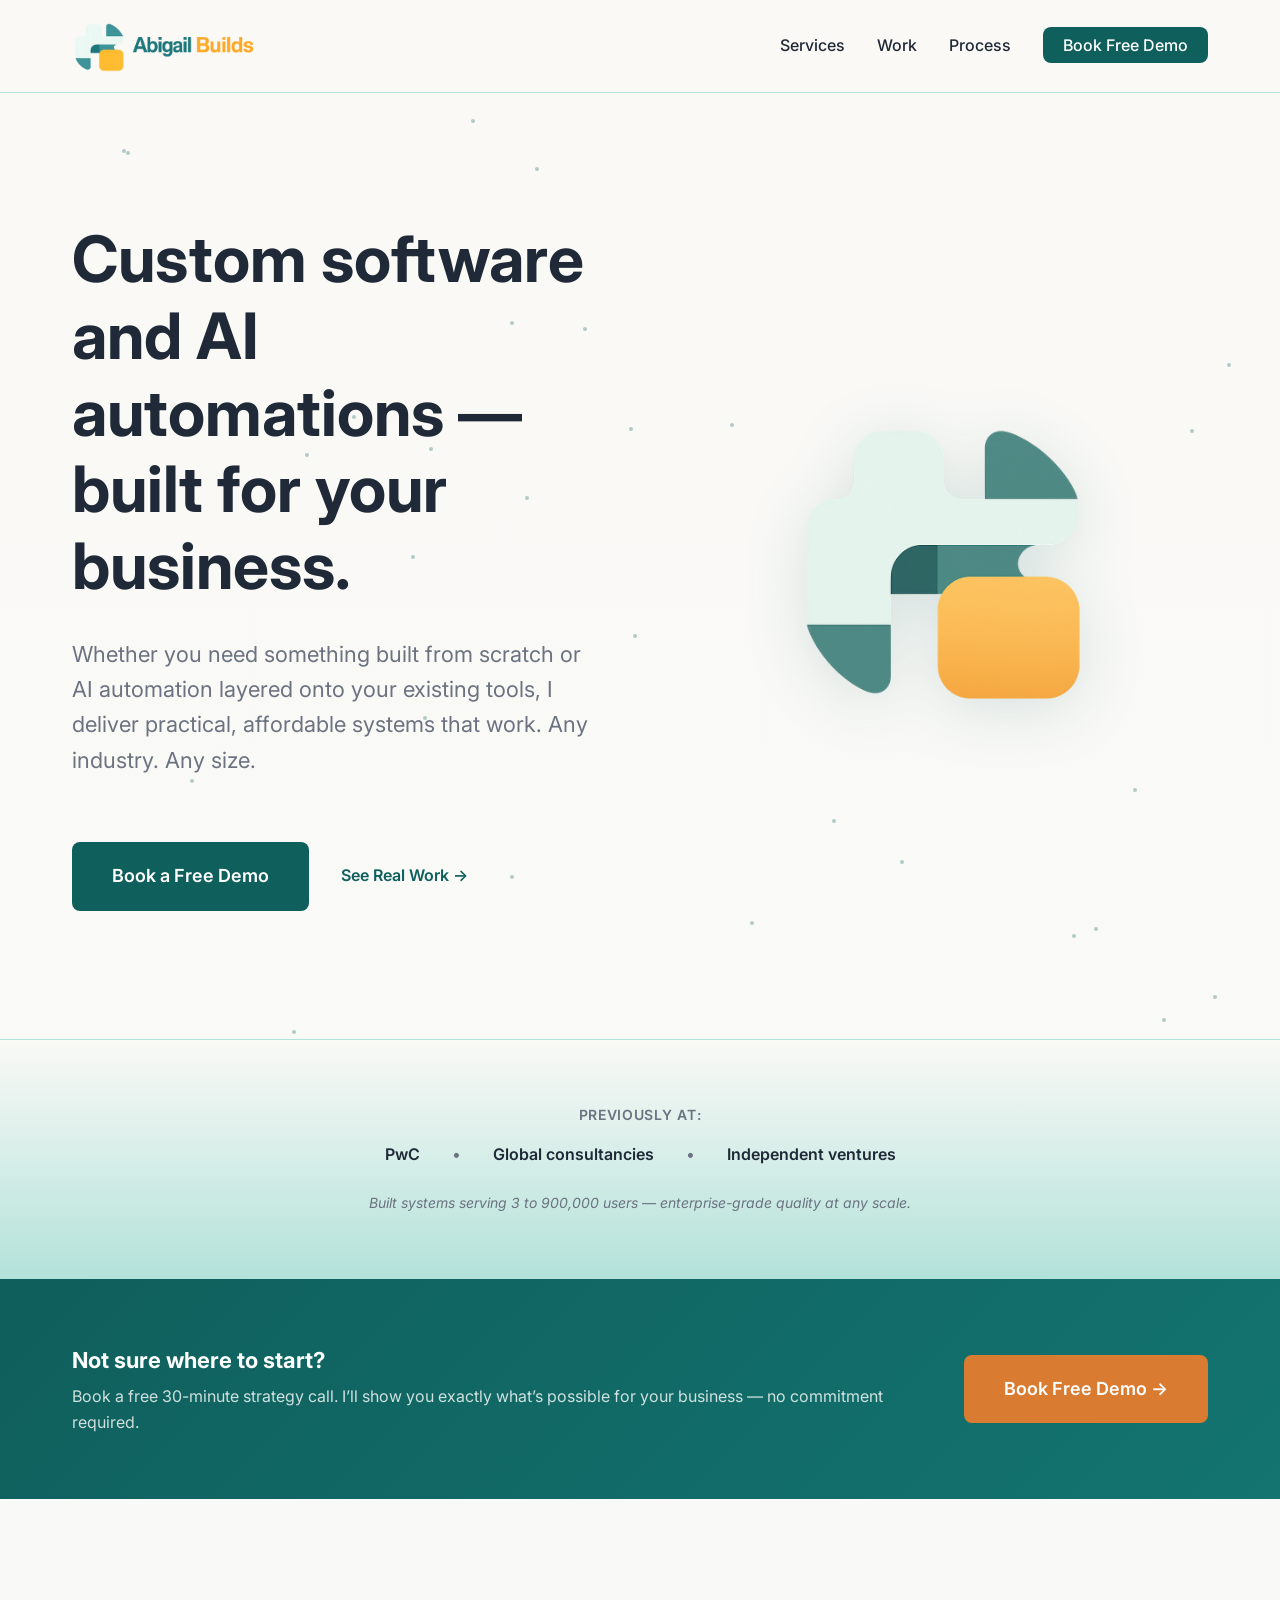
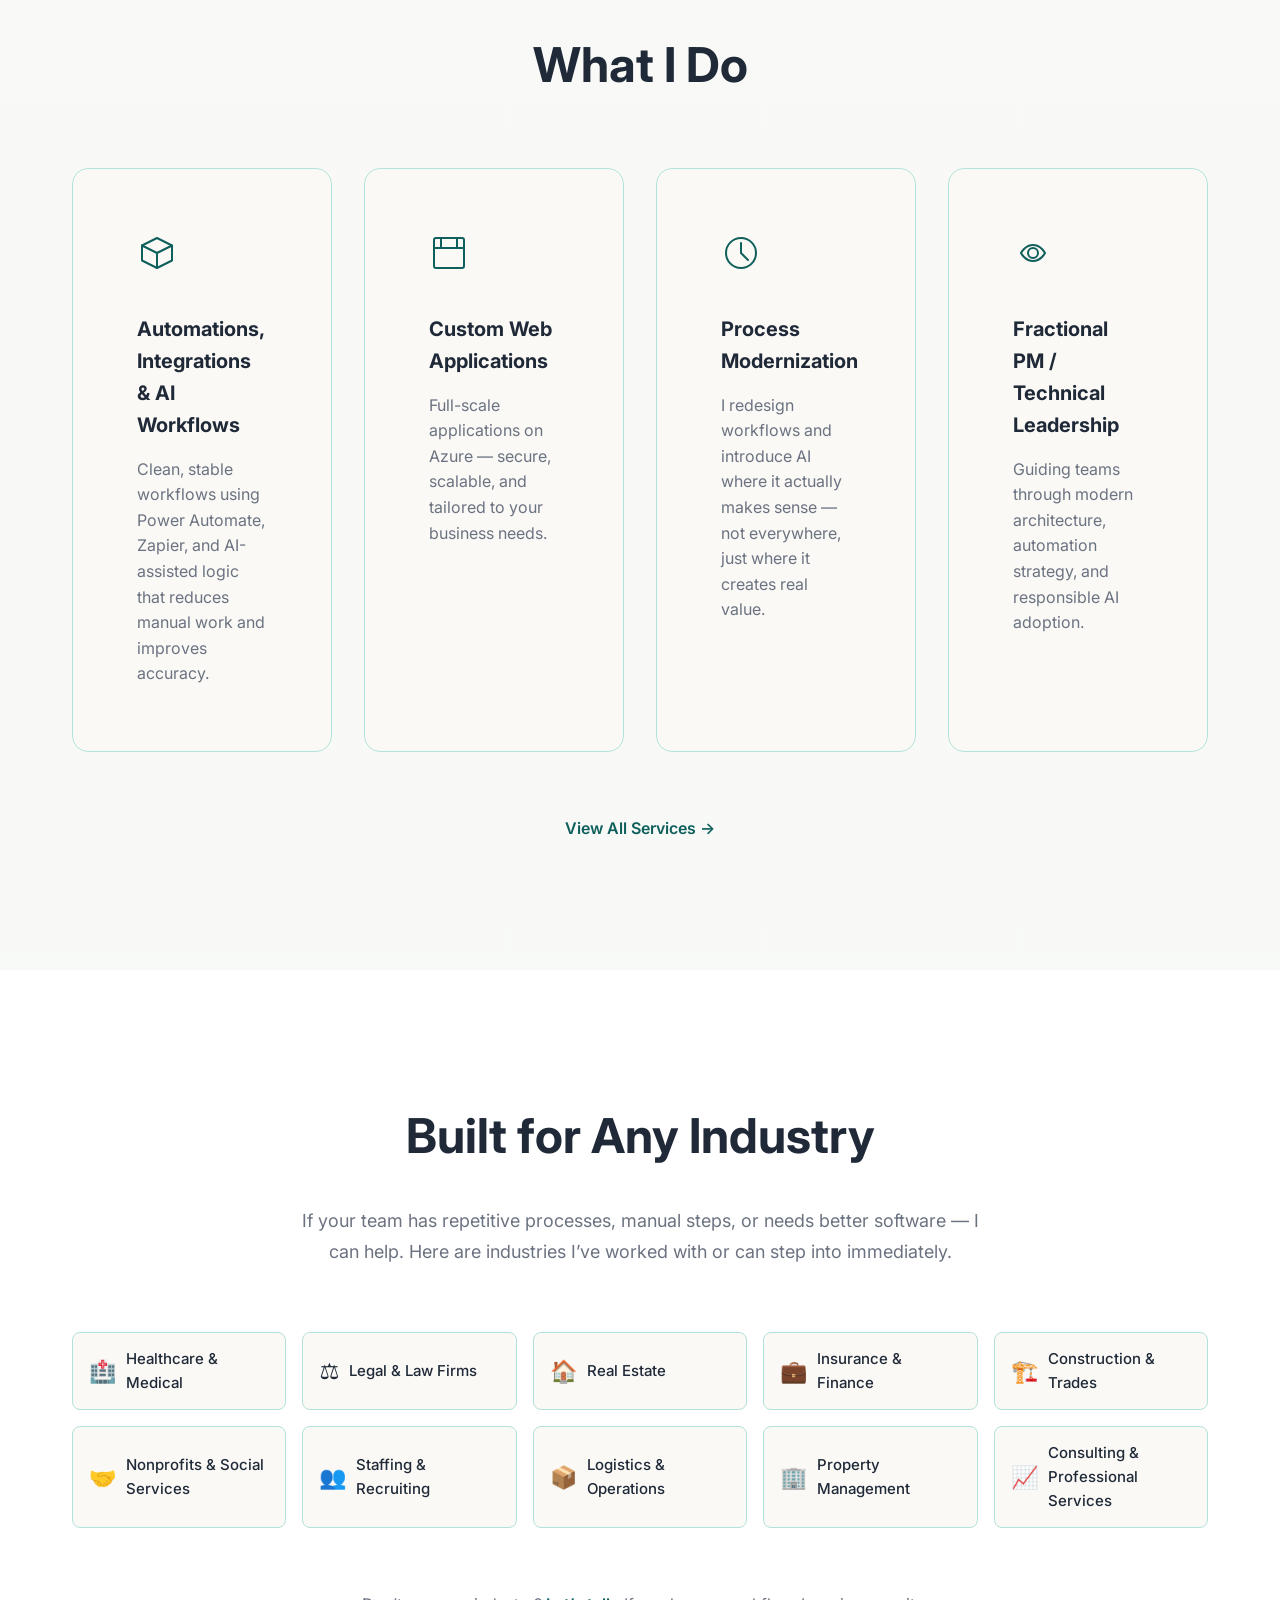
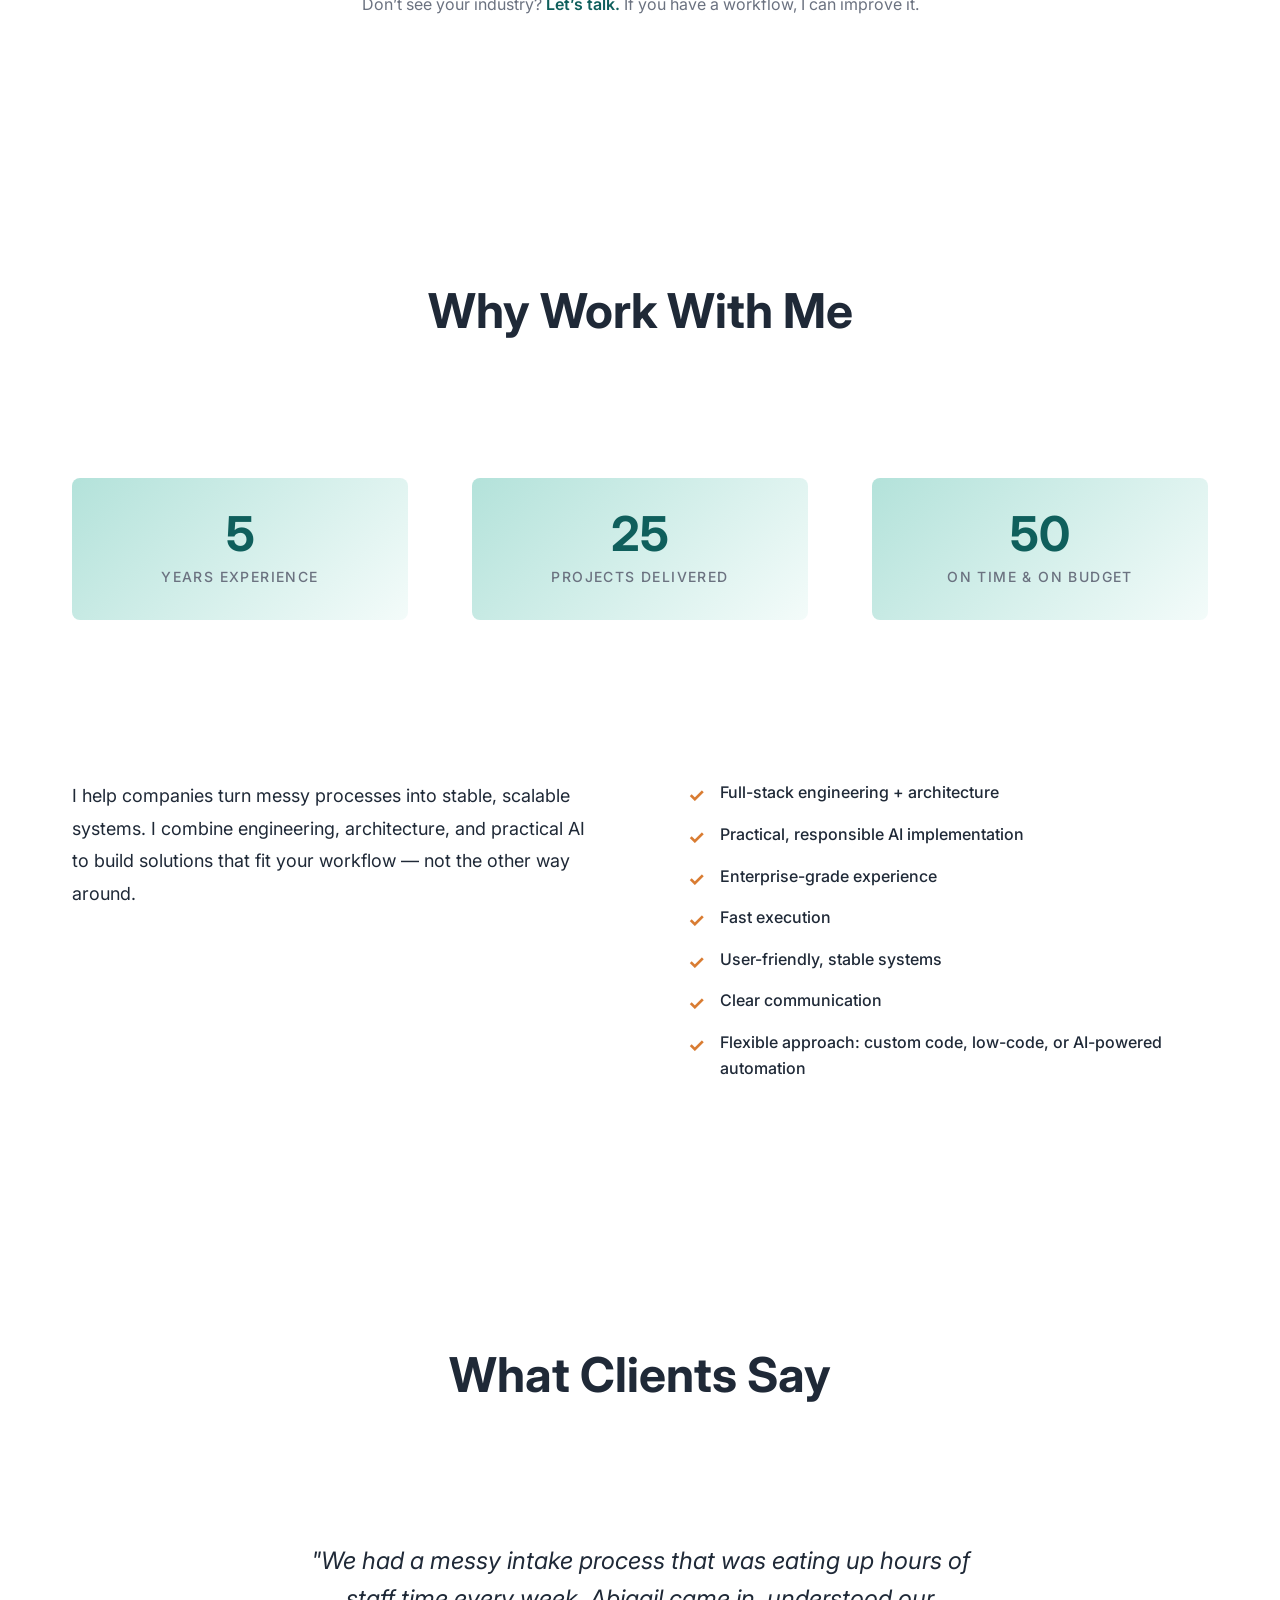
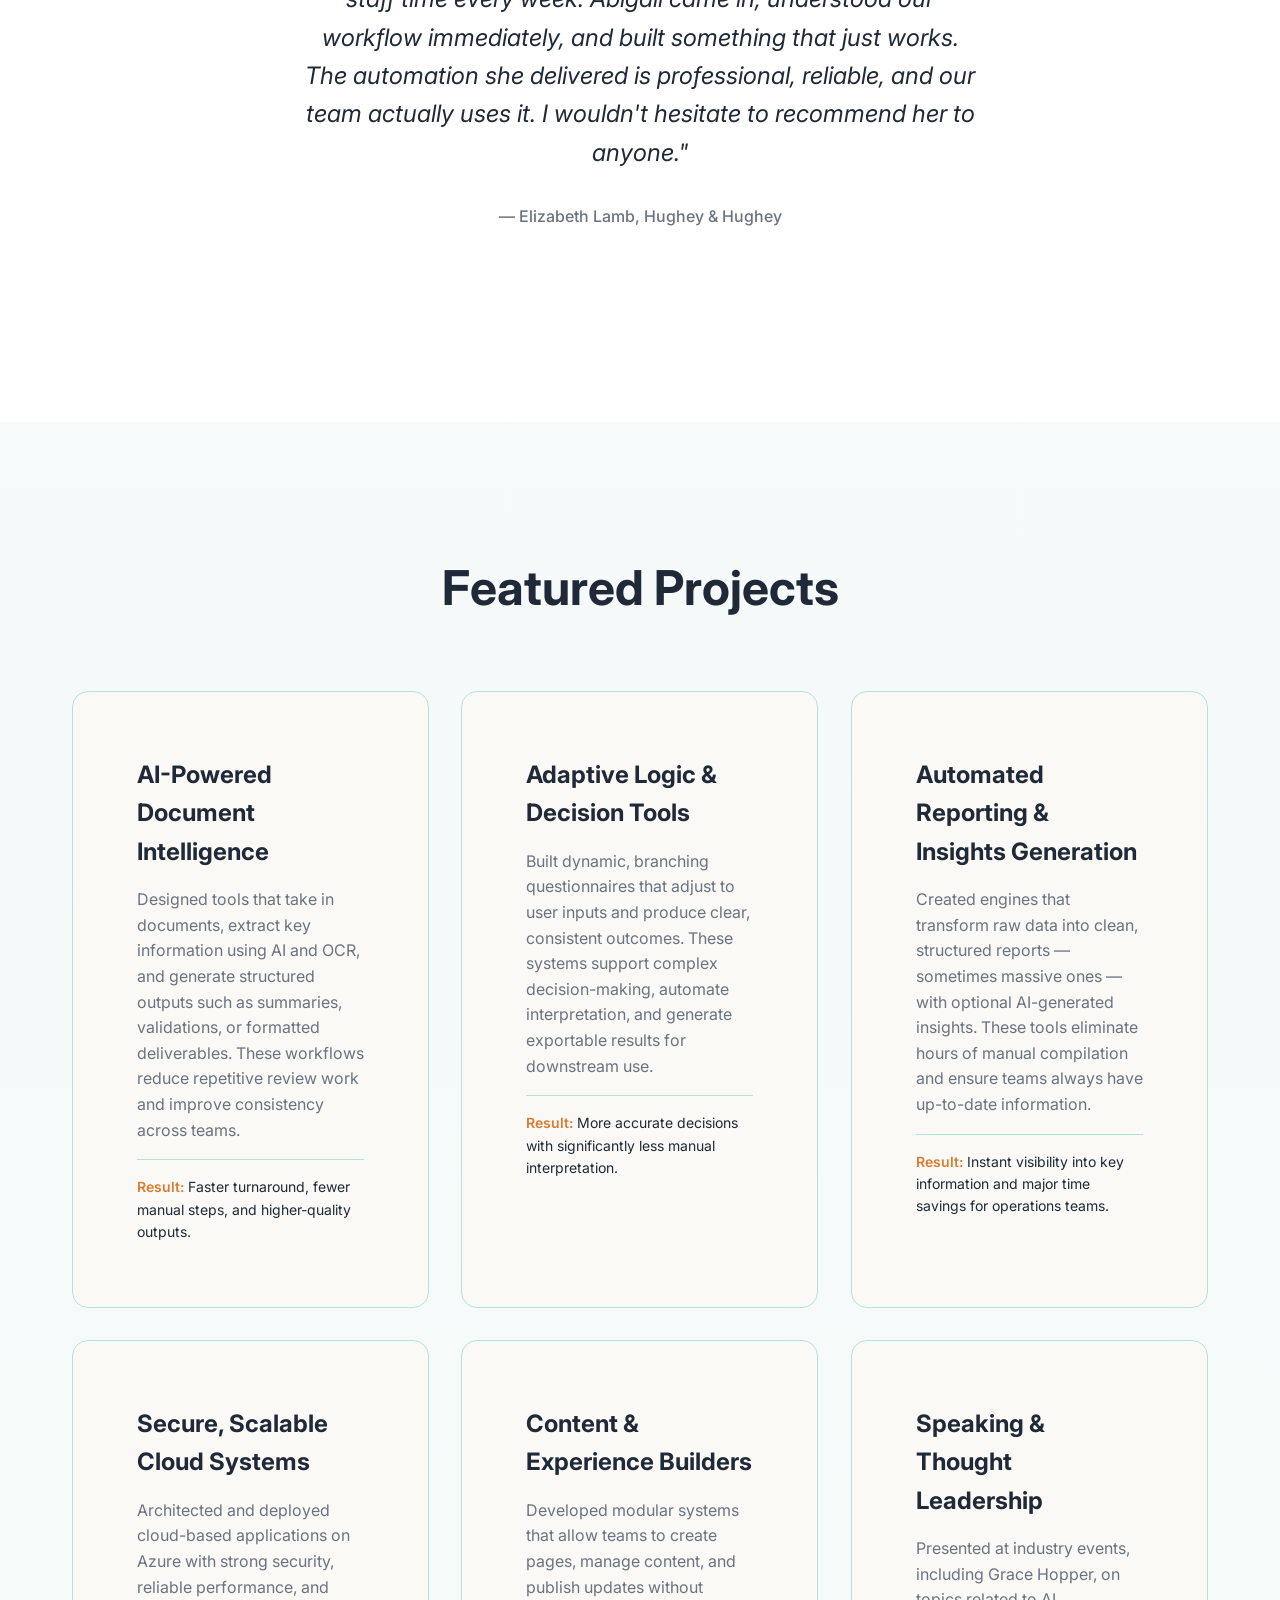
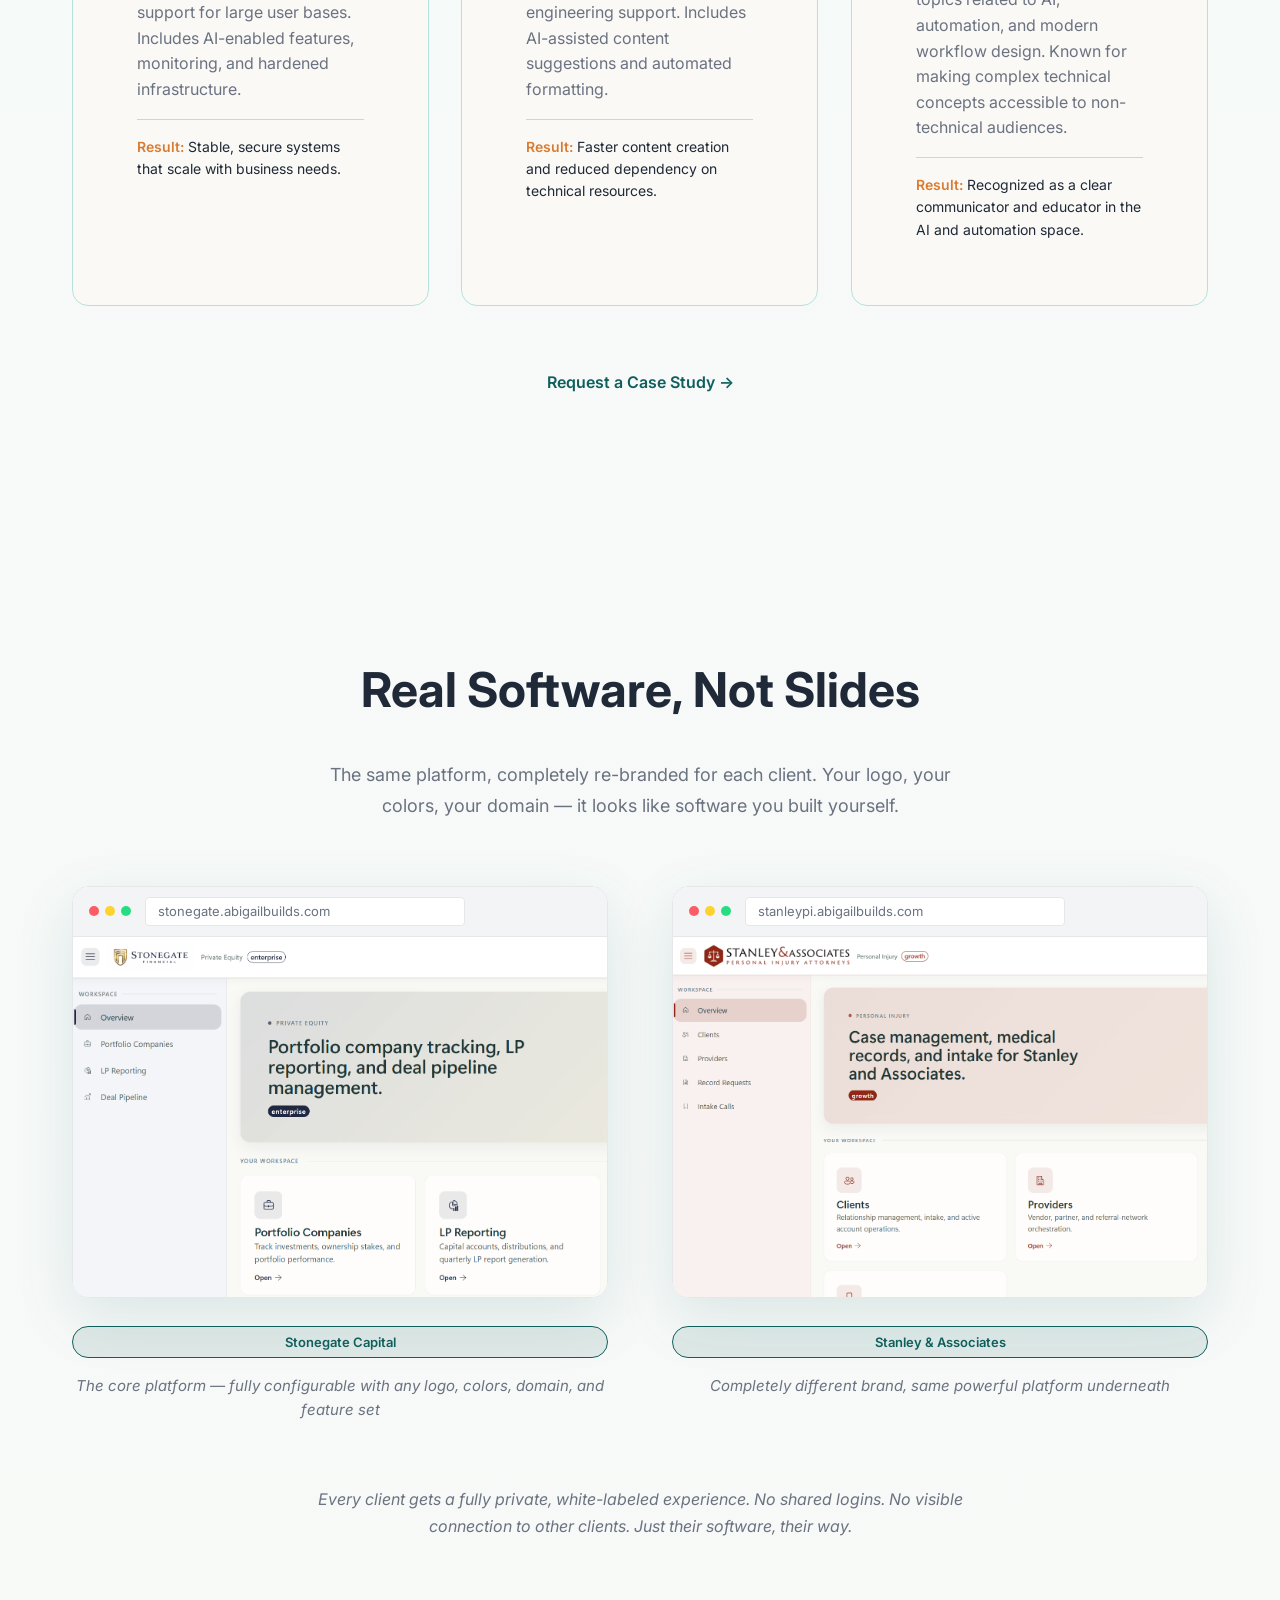
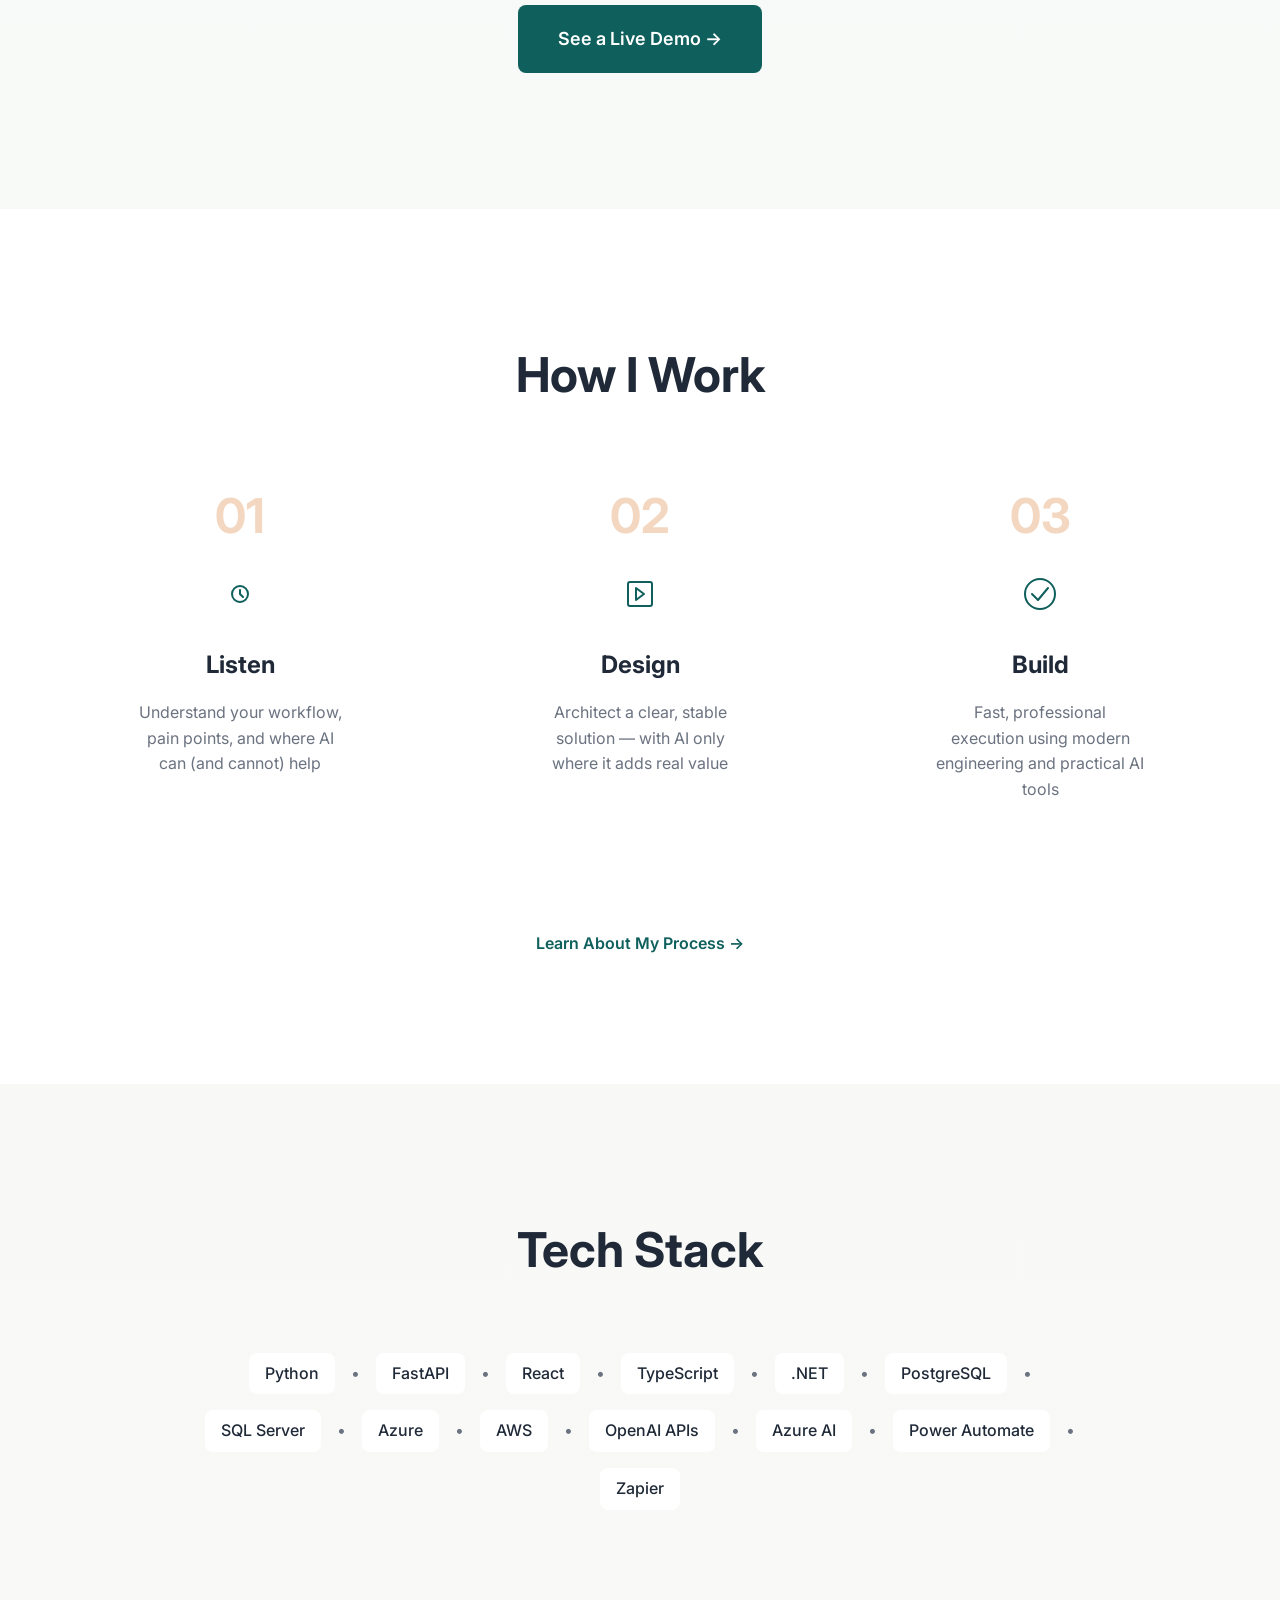
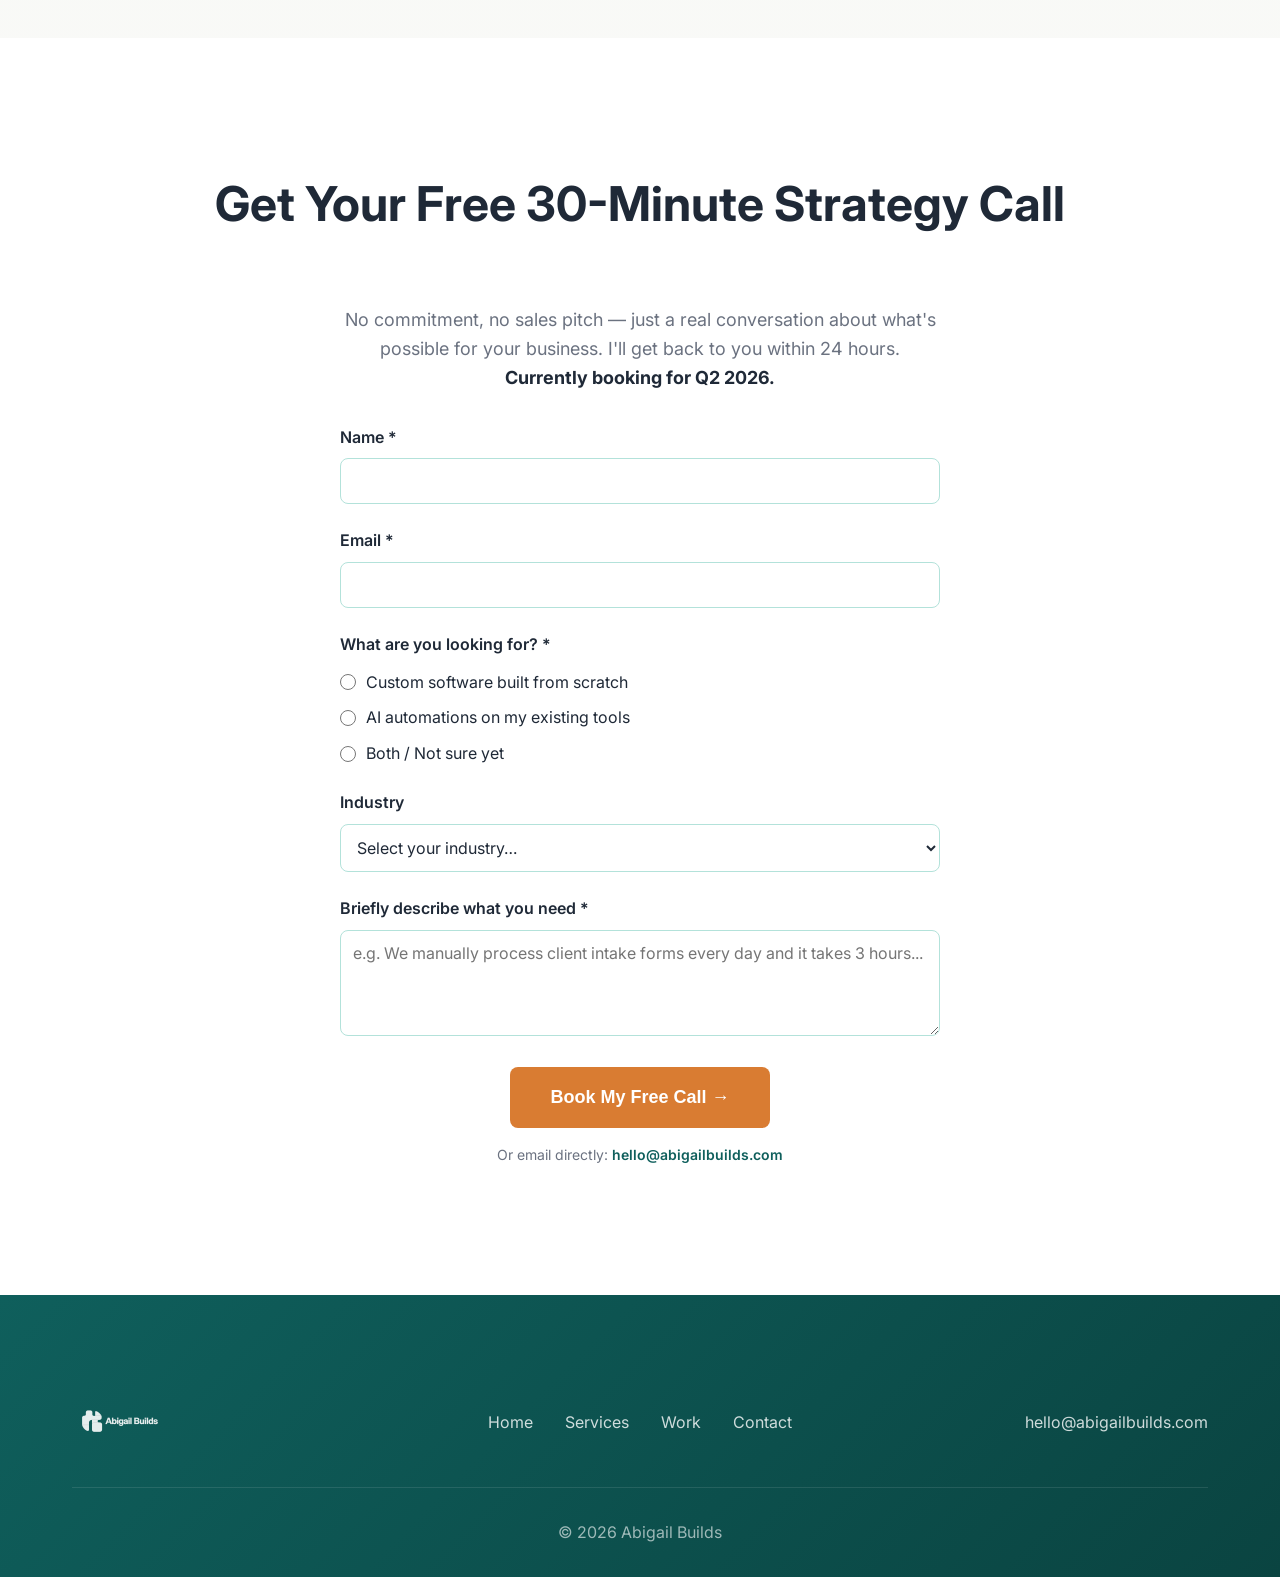
==== commit 87c15245: "Adjust tech stack section" ====
--- a/index.html
+++ b/index.html
@@ -375,29 +375,31 @@
         <div class="container">
             <h2 class="section-title">Tech Stack</h2>
             <div class="tech-list">
+                <span class="tech-item">Python</span>
+                <span class="tech-separator">•</span>
+                <span class="tech-item">FastAPI</span>
+                <span class="tech-separator">•</span>
+                <span class="tech-item">React</span>
+                <span class="tech-separator">•</span>
+                <span class="tech-item">TypeScript</span>
+                <span class="tech-separator">•</span>
+                <span class="tech-item">.NET</span>
+                <span class="tech-separator">•</span>
+                <span class="tech-item">PostgreSQL</span>
+                <span class="tech-separator">•</span>
+                <span class="tech-item">SQL Server</span>
+                <span class="tech-separator">•</span>
                 <span class="tech-item">Azure</span>
                 <span class="tech-separator">•</span>
-                <span class="tech-item">.NET</span>
-                <span class="tech-separator">•</span>
-                <span class="tech-item">JavaScript</span>
+                <span class="tech-item">AWS</span>
+                <span class="tech-separator">•</span>
+                <span class="tech-item">OpenAI APIs</span>
+                <span class="tech-separator">•</span>
+                <span class="tech-item">Azure AI</span>
                 <span class="tech-separator">•</span>
                 <span class="tech-item">Power Automate</span>
                 <span class="tech-separator">•</span>
                 <span class="tech-item">Zapier</span>
-                <span class="tech-separator">•</span>
-                <span class="tech-item">SQL</span>
-                <span class="tech-separator">•</span>
-                <span class="tech-item">API Integrations</span>
-                <span class="tech-separator">•</span>
-                <span class="tech-item">ClickUp</span>
-                <span class="tech-separator">•</span>
-                <span class="tech-item">Google Workspace</span>
-                <span class="tech-separator">•</span>
-                <span class="tech-item">Azure AI</span>
-                <span class="tech-separator">•</span>
-                <span class="tech-item">OpenAI APIs</span>
-                <span class="tech-separator">•</span>
-                <span class="tech-item">AI-powered workflow tools</span>
             </div>
         </div>
     </section>
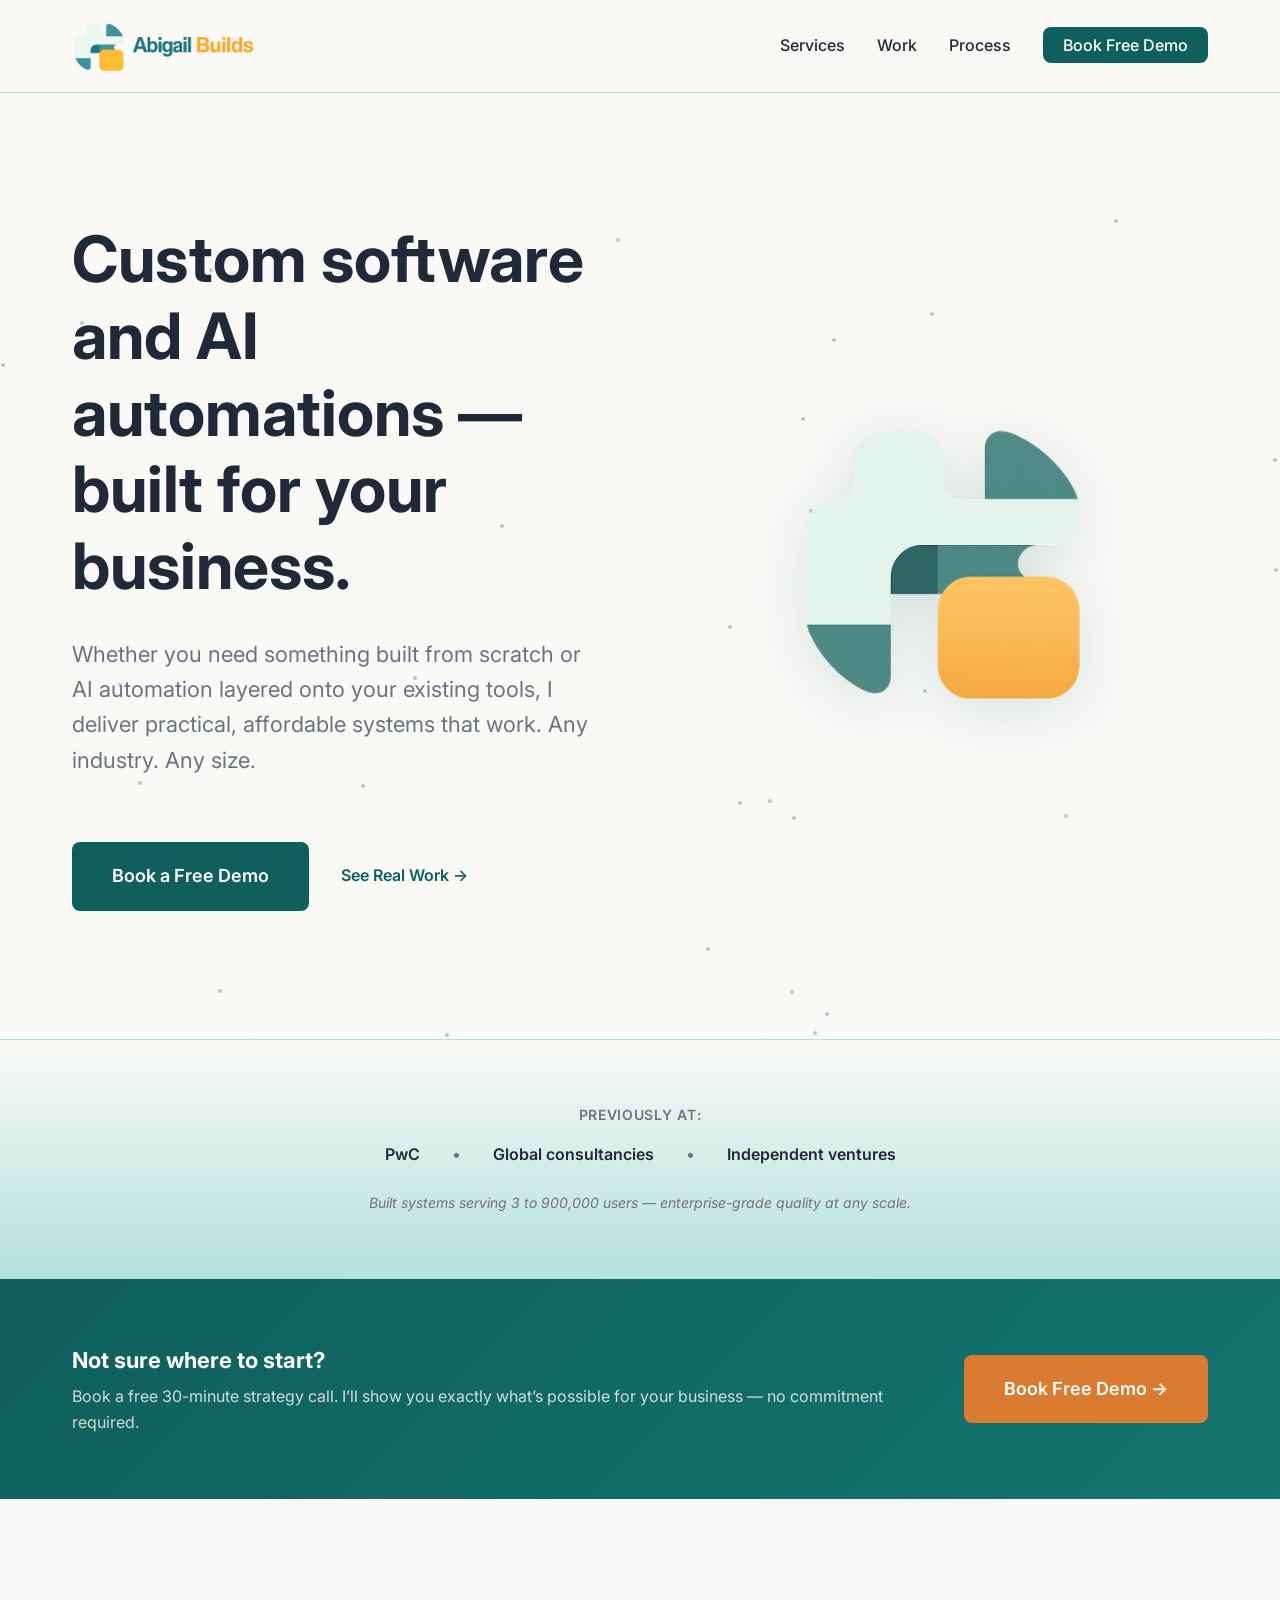
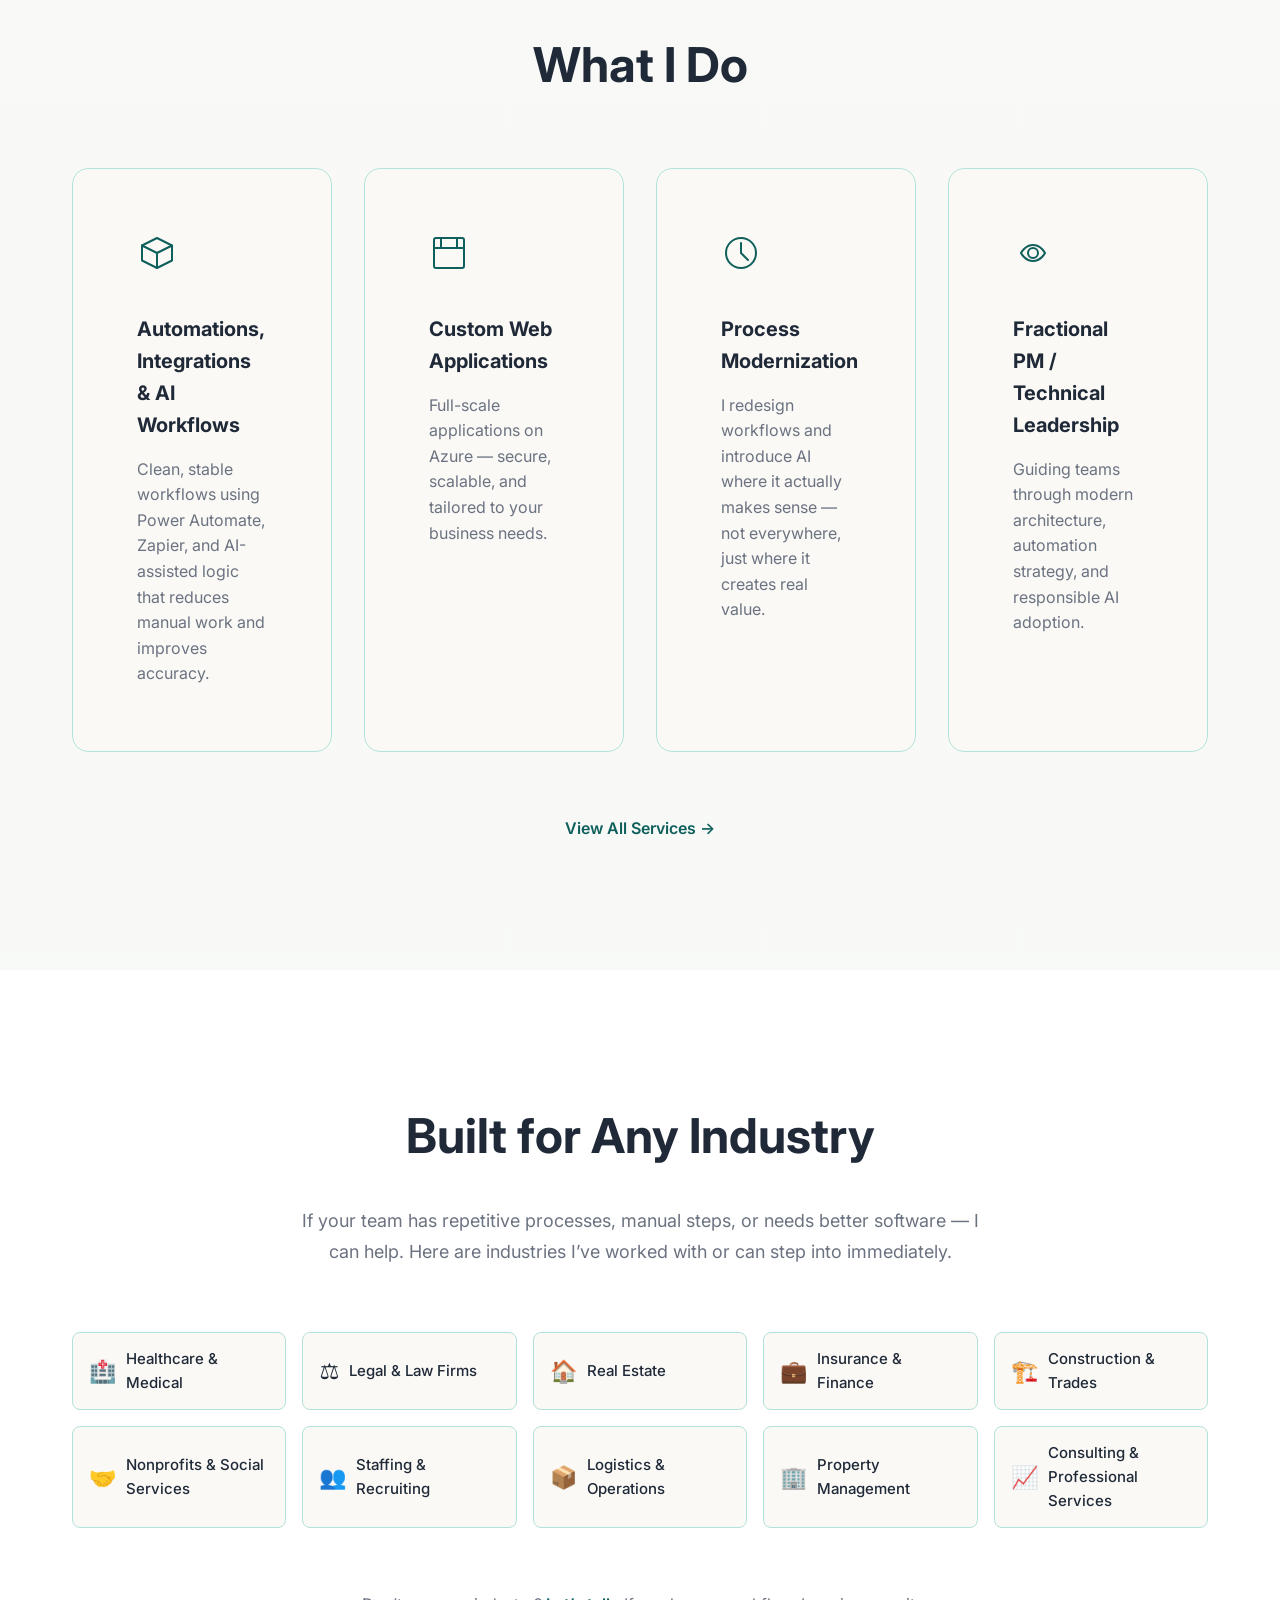
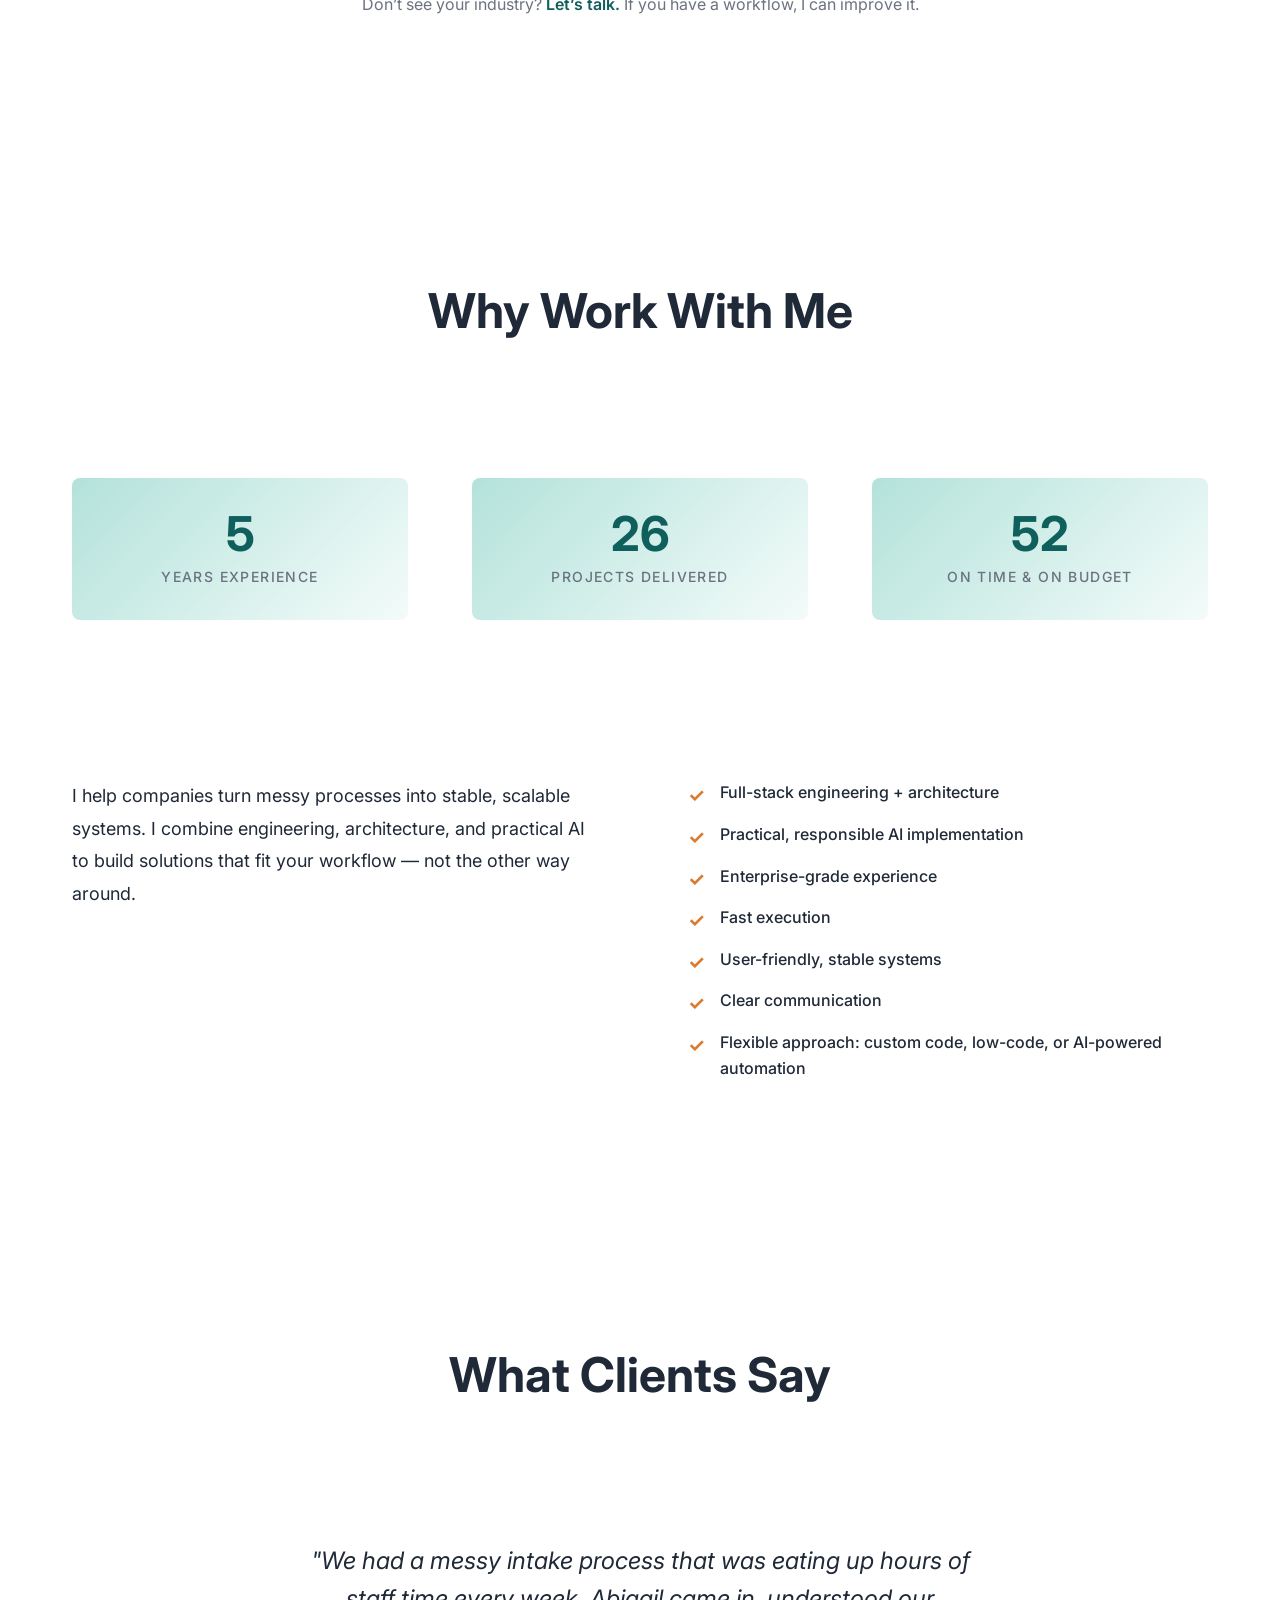
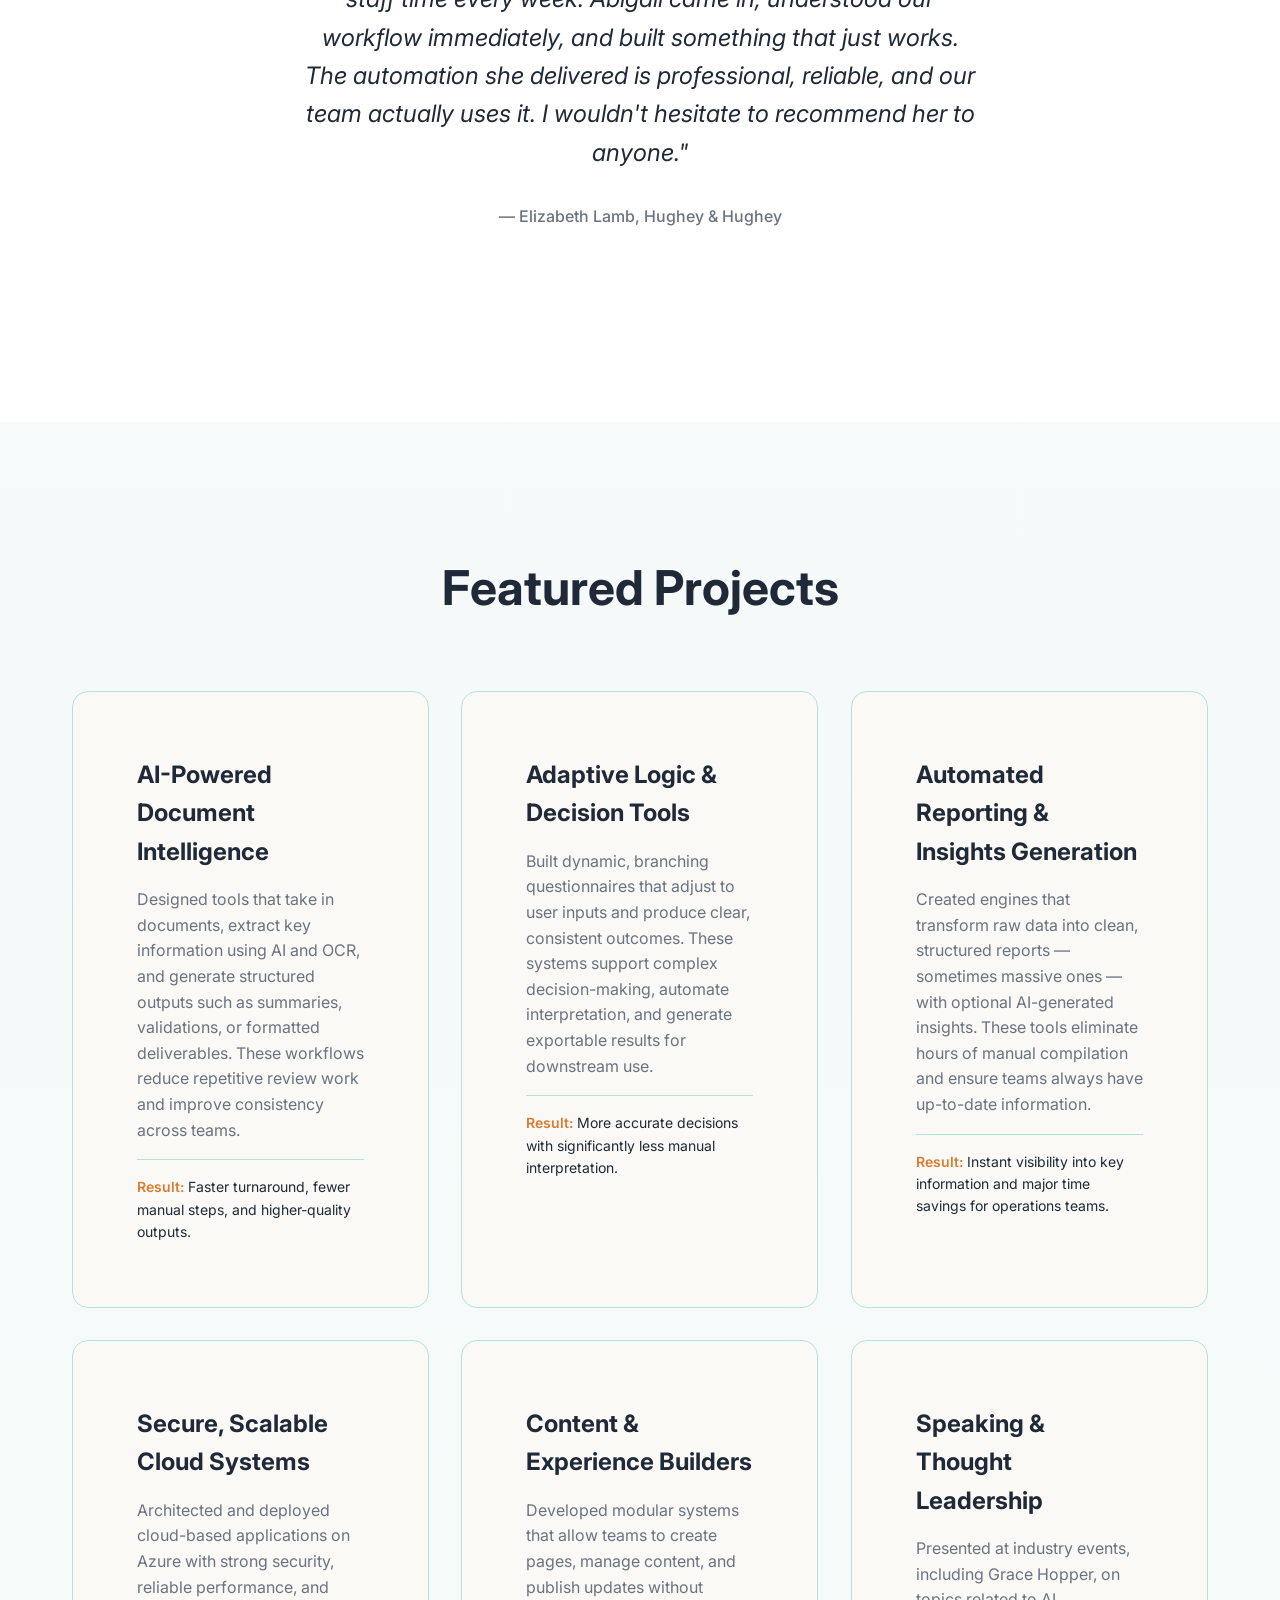
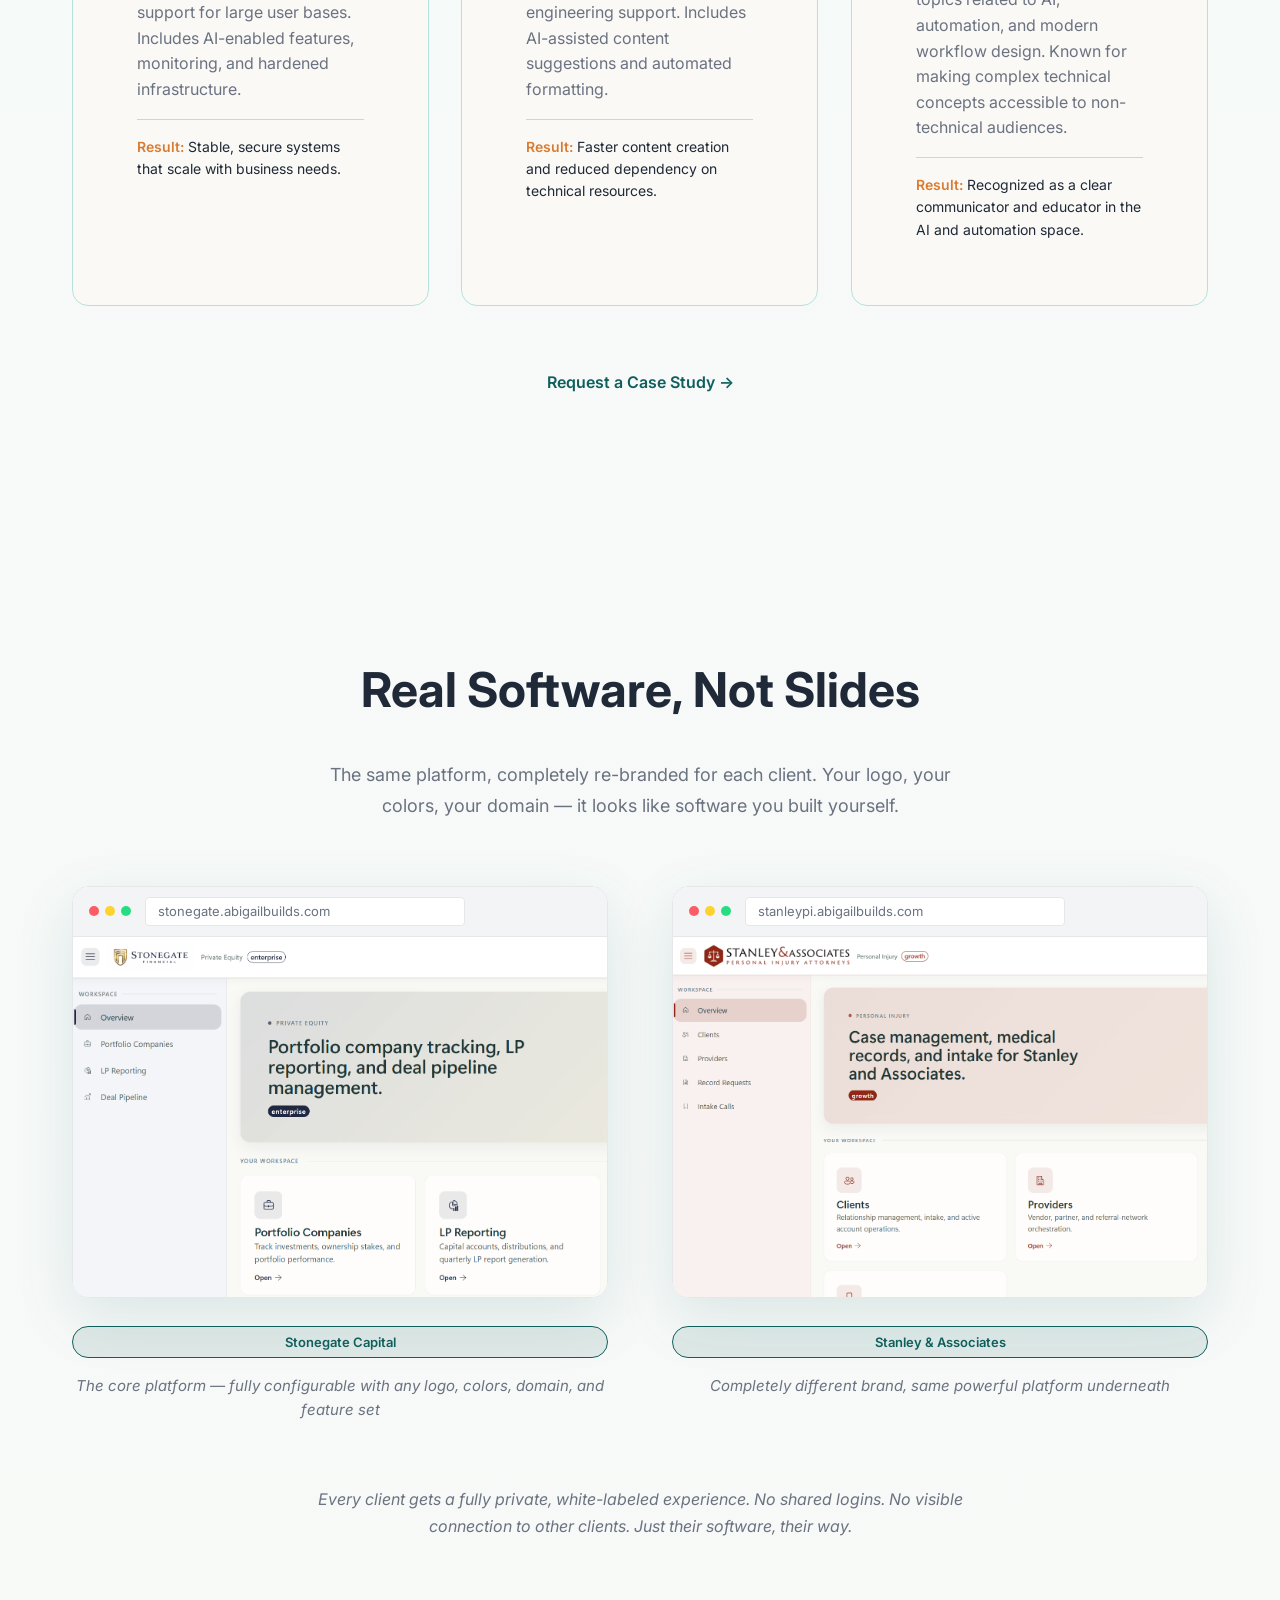
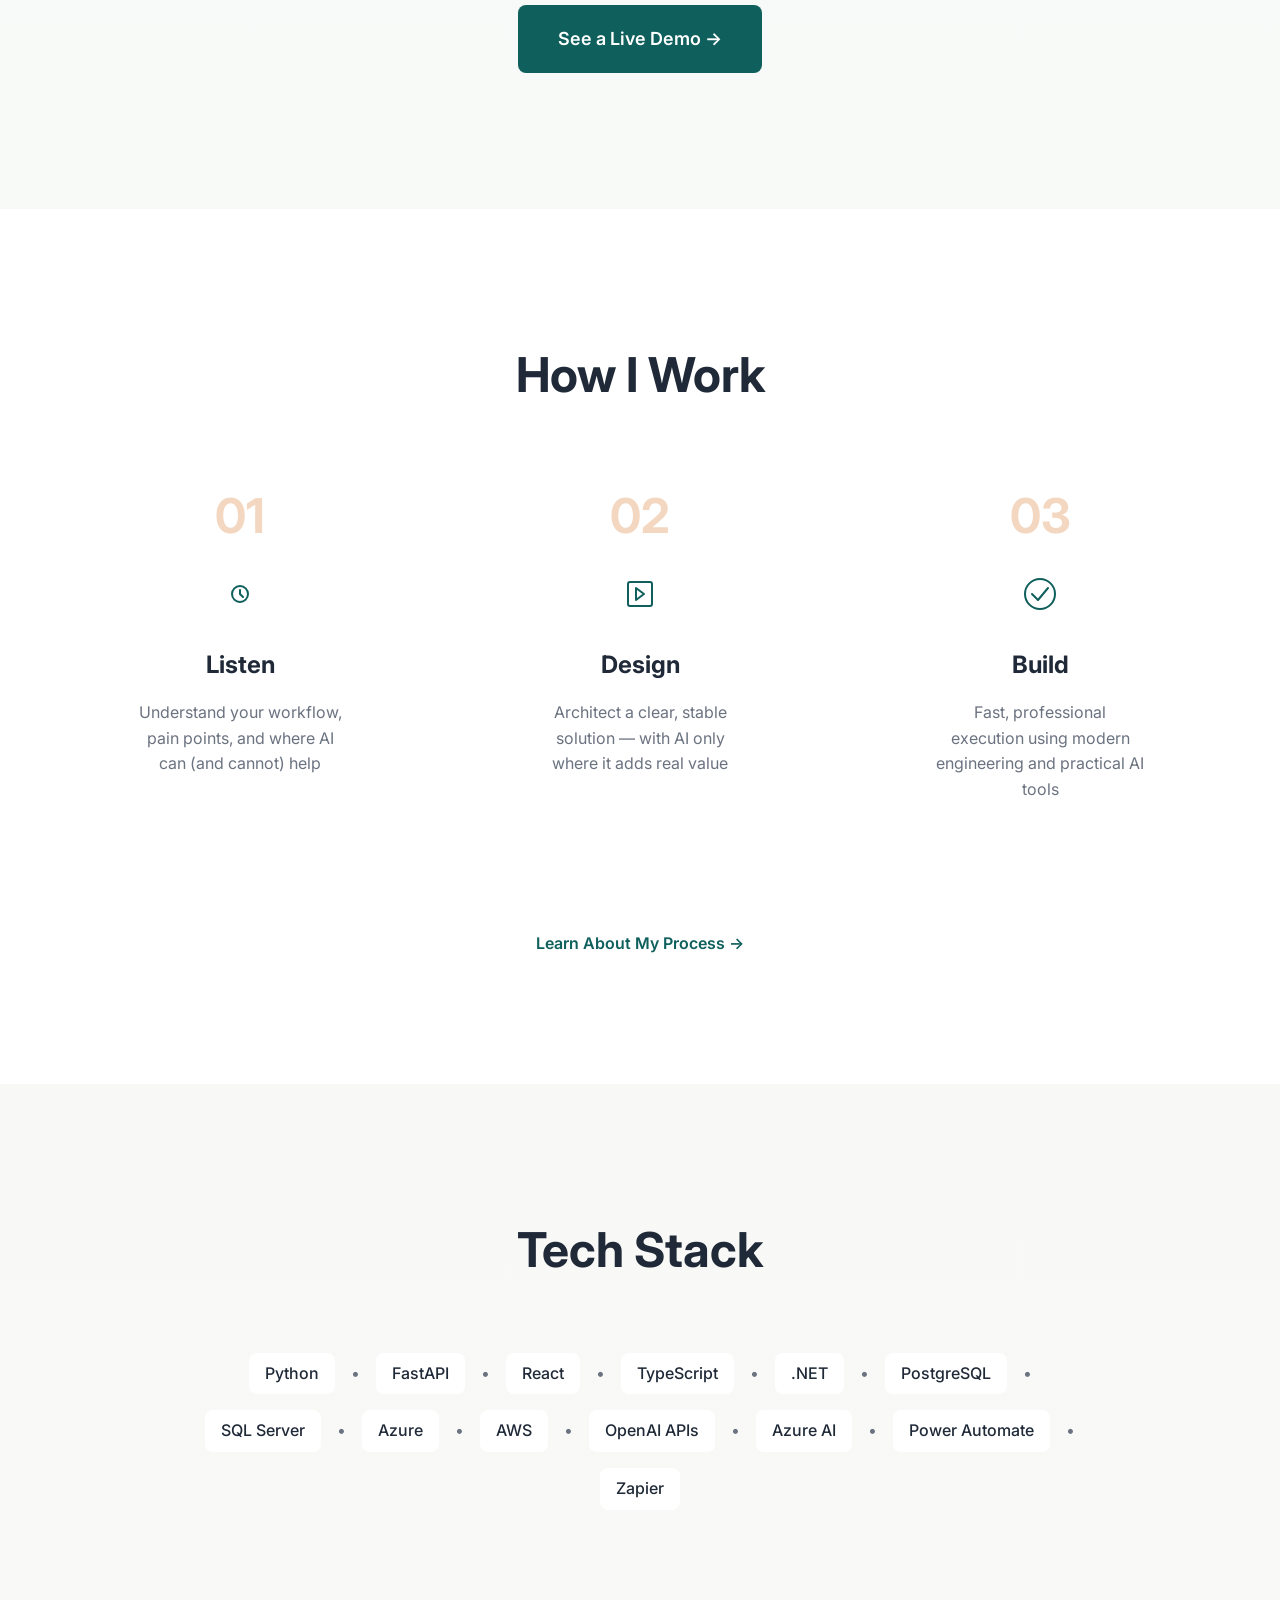
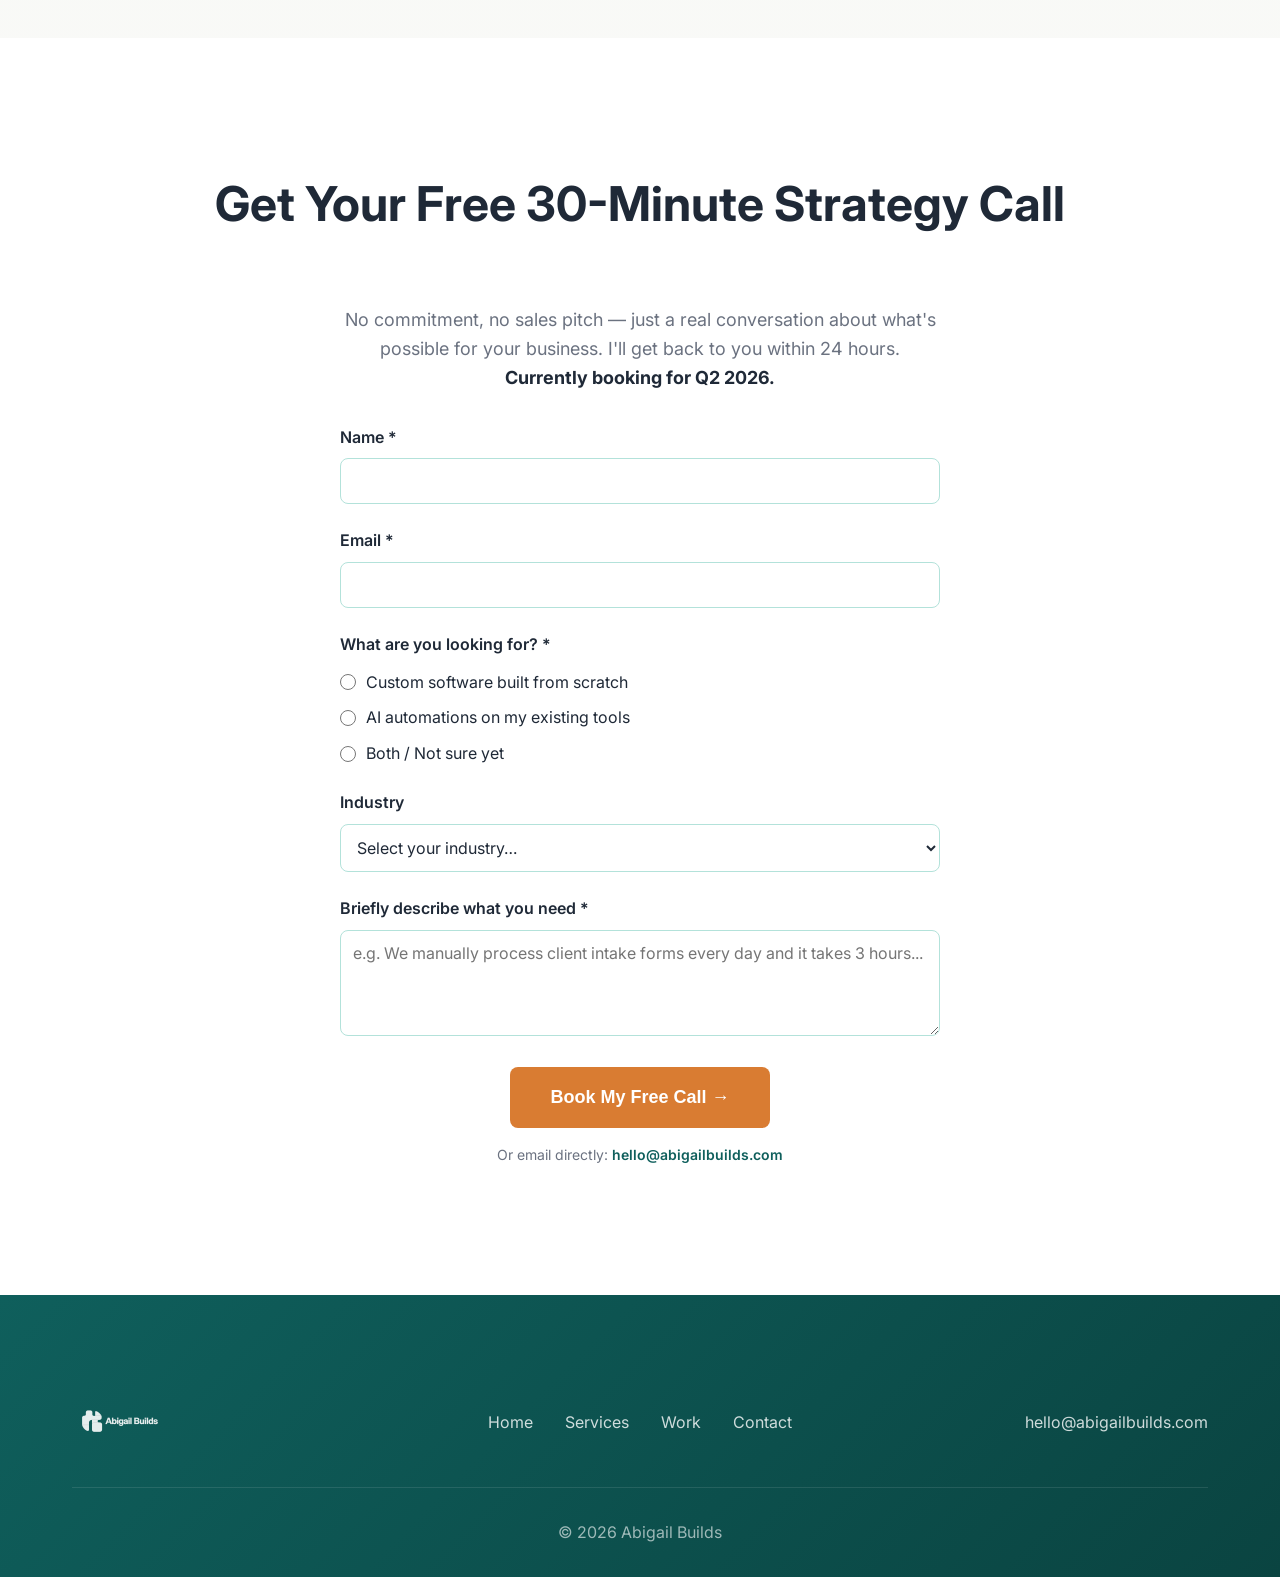
==== commit 9614a1aa: "Add sitemap" ====
--- a/index.html
+++ b/index.html
@@ -4,34 +4,74 @@
     <meta charset="UTF-8">
     <meta name="viewport" content="width=device-width, initial-scale=1.0">
     <meta name="description" content="Custom software and AI automations built for any industry. Book a free 30-minute strategy call with Abigail Builds — affordable, practical solutions whether you need something built from scratch or automation layered onto your existing tools.">
-    <title>Abigail Builds - Modern Systems Powered by Clean Architecture & Practical AI</title>
+    <title>Custom Software & AI Automation | Abigail Builds</title>
     <link rel="icon" type="image/x-icon" href="images/brand/favicon.ico">
     <link rel="stylesheet" href="styles.css">
     <link rel="preconnect" href="https://fonts.googleapis.com">
     <link rel="preconnect" href="https://fonts.gstatic.com" crossorigin>
     <link href="https://fonts.googleapis.com/css2?family=Inter:wght@300;400;500;600;700&display=swap" rel="stylesheet">
-    <meta property="og:title" content="Abigail Builds - Modern Systems Powered by Clean Architecture & Practical AI">
+    <meta property="og:title" content="Custom Software & AI Automation | Abigail Builds">
     <meta property="og:description" content="Software engineer, architect, and AI-driven automation consultant helping companies streamline operations, modernize processes, and bring ideas to life.">
     <meta property="og:type" content="website">
     <meta property="og:url" content="https://abigailbuilds.com/">
     <meta property="og:image" content="https://abigailbuilds.com/images/brand/logo-horizontal.png">
     <meta name="twitter:card" content="summary_large_image">
-    <meta name="twitter:title" content="Abigail Builds - Modern Systems Powered by Clean Architecture & Practical AI">
+    <meta name="twitter:title" content="Custom Software & AI Automation | Abigail Builds">
     <meta name="twitter:description" content="Software engineer, architect, and AI-driven automation consultant helping companies streamline operations, modernize processes, and bring ideas to life.">
     <meta name="twitter:image" content="https://abigailbuilds.com/images/brand/logo-horizontal.png">
     <link rel="canonical" href="https://abigailbuilds.com/">
     <script type="application/ld+json">
     {
       "@context": "https://schema.org",
-      "@type": "Person",
+      "@type": "ProfessionalService",
       "name": "Abigail Builds",
       "url": "https://abigailbuilds.com/",
+      "logo": "https://abigailbuilds.com/images/brand/logo-horizontal.png",
       "image": "https://abigailbuilds.com/images/brand/logo-horizontal.png",
+      "description": "Custom software development and AI automation consulting. We build web applications, AI workflows, and process automation for businesses in any industry.",
+      "priceRange": "$$",
+      "areaServed": "US",
       "sameAs": [
         "https://www.linkedin.com/in/abigailbuilds"
       ],
-      "jobTitle": "Software Engineer, Architect, AI Consultant",
-      "description": "Software engineer, architect, and AI-driven automation consultant helping companies streamline operations, modernize processes, and bring ideas to life."
+      "hasOfferCatalog": {
+        "@type": "OfferCatalog",
+        "name": "Services",
+        "itemListElement": [
+          {
+            "@type": "Offer",
+            "itemOffered": {
+              "@type": "Service",
+              "name": "AI Automations & Integrations",
+              "description": "Stable workflows using Power Automate, Zapier, and AI-assisted logic that reduce manual work and improve accuracy."
+            }
+          },
+          {
+            "@type": "Offer",
+            "itemOffered": {
+              "@type": "Service",
+              "name": "Custom Web Applications",
+              "description": "Full-scale web applications on Azure — secure, scalable, and tailored to your business needs."
+            }
+          },
+          {
+            "@type": "Offer",
+            "itemOffered": {
+              "@type": "Service",
+              "name": "Process Modernization",
+              "description": "Redesign workflows and introduce AI where it creates real value — not everywhere, just where it makes sense."
+            }
+          },
+          {
+            "@type": "Offer",
+            "itemOffered": {
+              "@type": "Service",
+              "name": "Fractional Technical Leadership",
+              "description": "Guiding teams through modern architecture, automation strategy, and responsible AI adoption."
+            }
+          }
+        ]
+      }
     }
     </script>
 </head>
